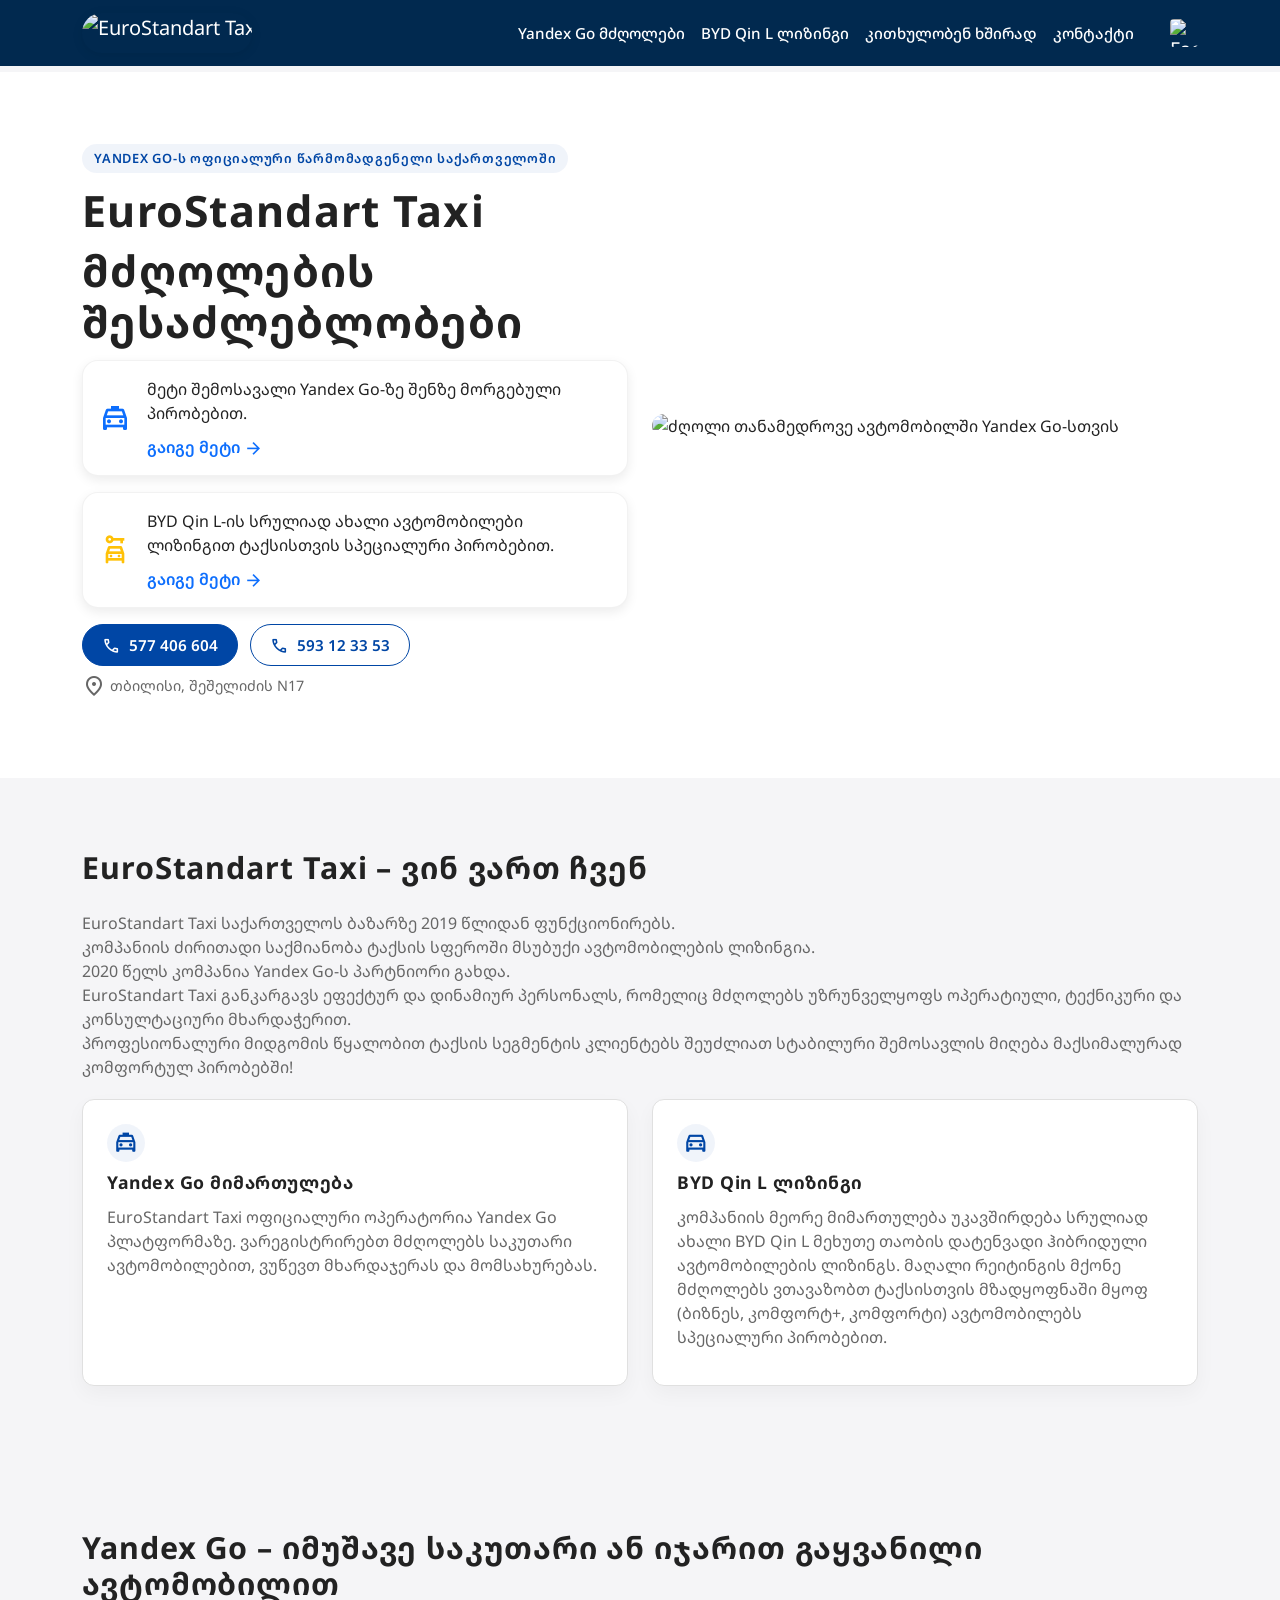
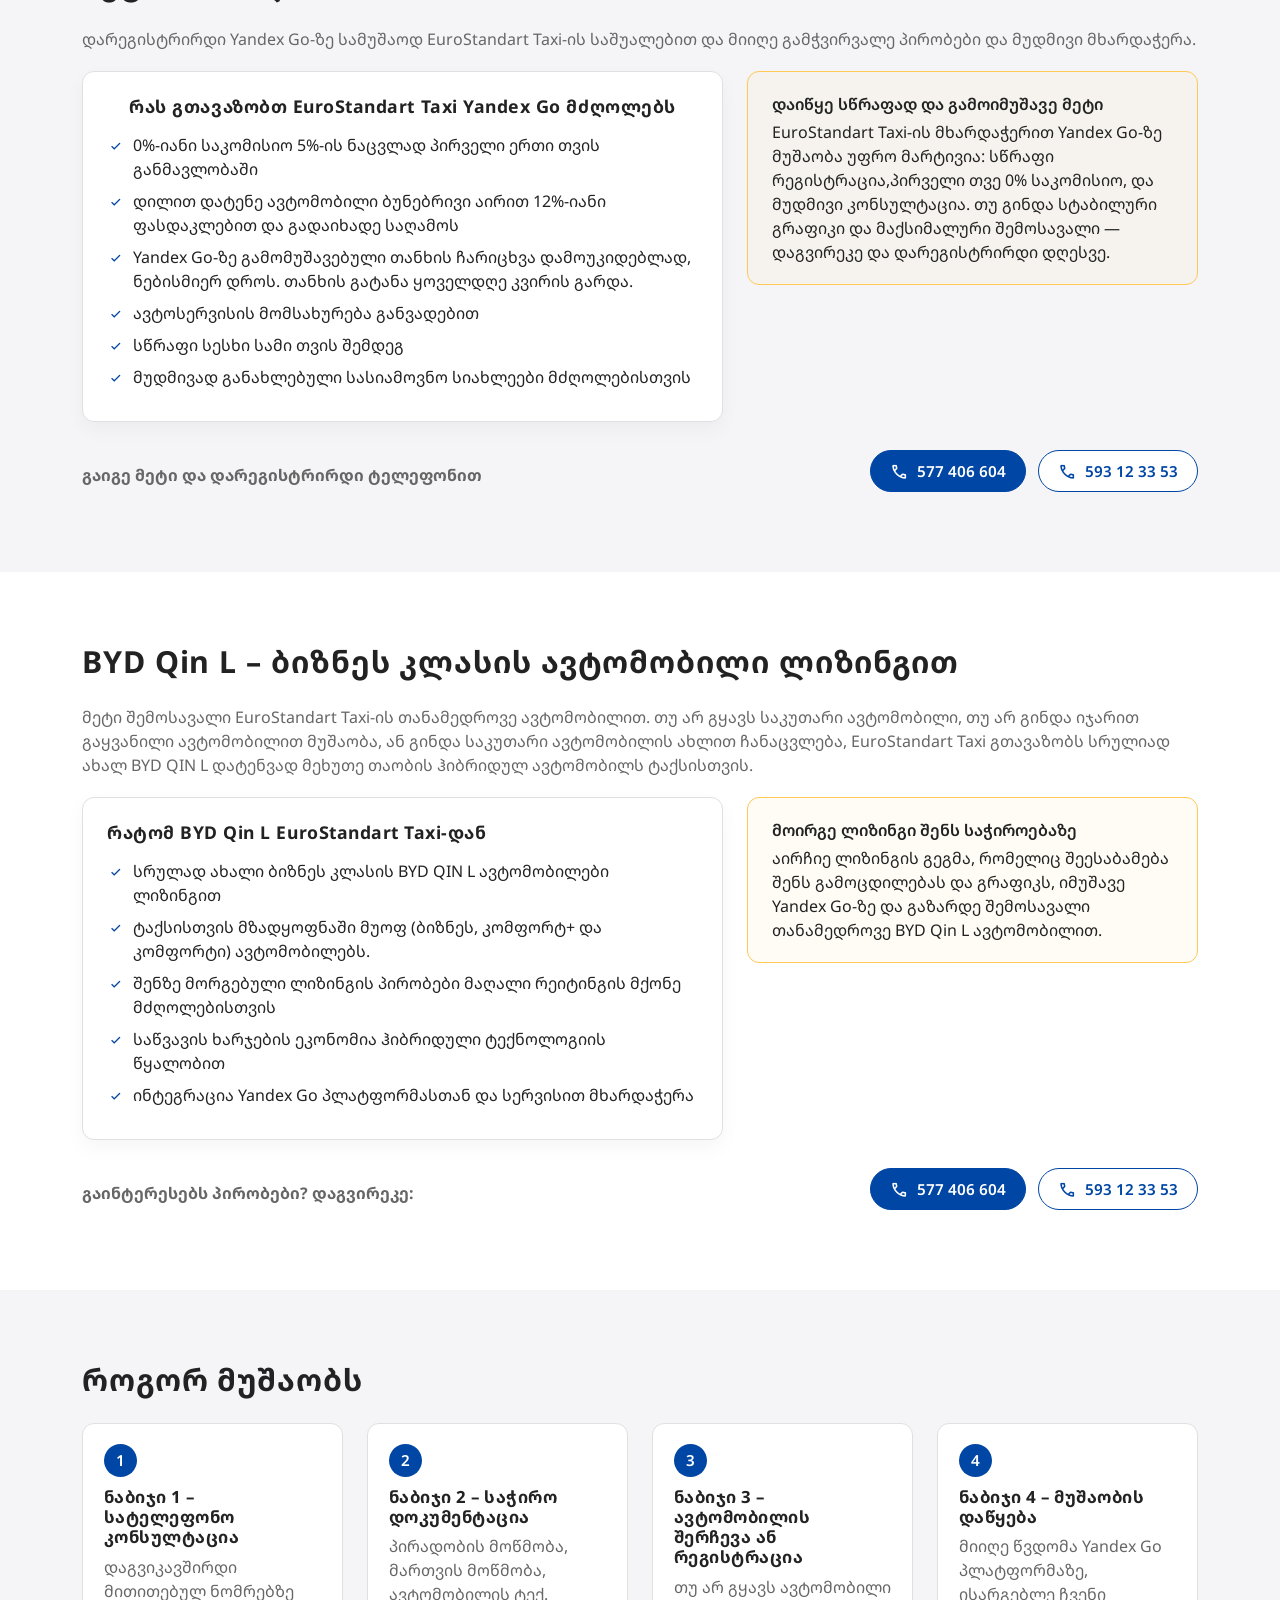
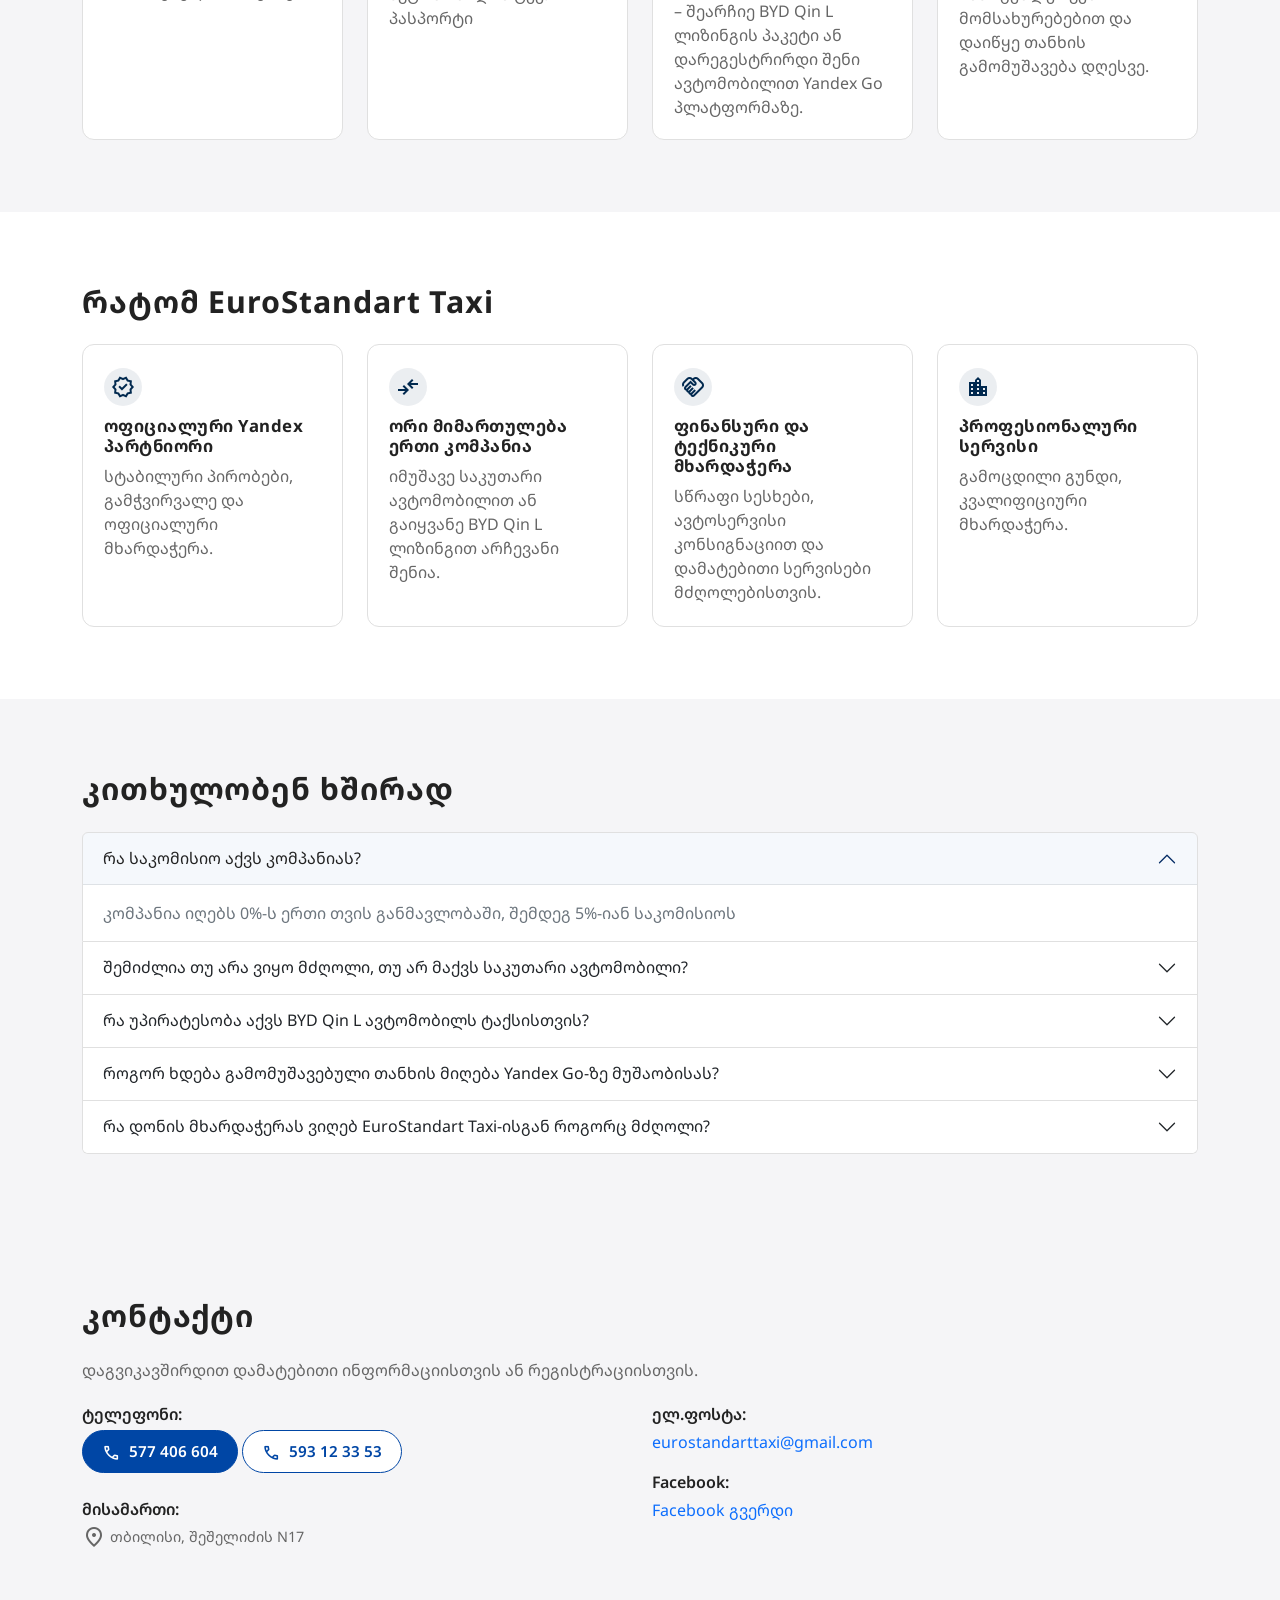
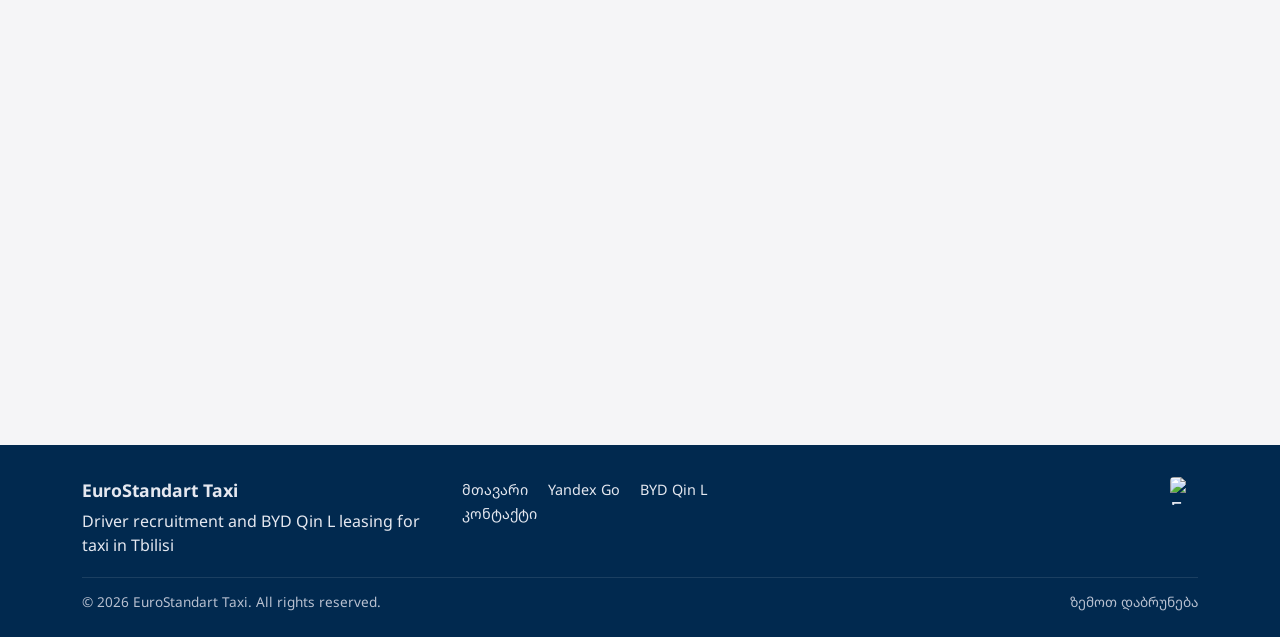
==== index.html @ fbb32271 "fix capitalization and remove bold text" ====
<!DOCTYPE html>
<html lang="ka">
<head>
    <meta charset="UTF-8">
    <meta name="viewport" content="width=device-width, initial-scale=1.0">
    <title>გახდი Yandex Go-ს მძღოლი — შემოუერთდი EuroStandart Taxi</title>
    <meta name="description" content="მძღოლების რეგისტრაცია Yandex Go-ზე, პროფესიონალური მხარდაჭერა, გამჭვირვალე პირობები და BYD Qin L-ის ლიზინგი ტაქსისთვის თბილისში.">
    <meta name="keywords" content="Driving, Driver, Professional driver,Taxi, Ride-hailing, Bolt, Uber, Yandex Go, Vehicle ownership, Car rental, Commercial vehicle, Transportation, Logistics, Delivery services, Freight transport, Truck driver, Tourism, Travel, Travel agency, Tour operator, Hotel. Hospitality industry, Business travel, Job search, Employment, Career development, Small business owners, Entrepreneurship, Business services, Personal assistant, Luxury services. Frequent travelers, Engaged Shoppers">
    <meta name="robots" content="index,follow">

    <meta property="og:type" content="website">
    <meta property="og:title" content="გახდი Yandex Go-ს მძღოლი — შემოუერთდი EuroStandart Taxi">
    <meta property="og:description" content="მძღოლების რეგისტრაცია Yandex Go-ზე, პროფესიონალური მხარდაჭერა, გამჭვირვალე პირობები და BYD Qin L-ის ლიზინგი ტაქსისთვის თბილისში.">
    <meta property="og:image" content="https://cdn.breba.app/eurostandart/e3154ddc-b0b3-4aa0-a9b7-20b49b557262/assets/og-image.jpeg">
    <meta property="og:image:width" content="1200">
    <meta property="og:image:height" content="630">
    <meta property="og:url" content="https://eurostandart.work/">
    <meta property="og:locale" content="ka_GE">

    <meta name="twitter:card" content="summary_large_image">
    <meta name="twitter:title" content="გახდი Yandex Go-ს მძღოლი — შემოუერთდი EuroStandart Taxi">
    <meta name="twitter:description" content="მძღოლების რეგისტრაცია Yandex Go-ზე, პროფესიონალური მხარდაჭერა, გამჭვირვალე პირობები და BYD Qin L-ის ლიზინგი ტაქსისთვის თბილისში.">
    <meta name="twitter:image" content="https://cdn.breba.app/eurostandart/e3154ddc-b0b3-4aa0-a9b7-20b49b557262/assets/og-image.jpeg">

    <script type="application/ld+json" nonce="MjY2NTkwNDkwMyw5MjM4MDY1NjQ=">
        {
            "@context": "https://schema.org",
            "@type": "TransportationService",
            "@id": "https://eurostandart.work/#transportationservice",
            "name": "EuroStandart Taxi",
            "url": "https://eurostandart.work/",
            "logo": "https://cdn.breba.app/eurostandart/e3154ddc-b0b3-4aa0-a9b7-20b49b557262/assets/logo-wide.jpeg",
            "telephone": [
                "+995577406604",
                "+995593123353"
            ],
            "address": {
                "@type": "PostalAddress",
                "addressLocality": "თბილისი",
                "streetAddress": "შეშელიძის N17",
                "addressCountry": "GE"
            }
        }
    </script>

    <link rel="canonical" href="https://eurostandart.work/">
    <link rel="icon" type="image/png" href="https://cdn.breba.app/eurostandart/e3154ddc-b0b3-4aa0-a9b7-20b49b557262/assets/favicon.png">

    <!-- Bootstrap CSS -->
    <link href="https://cdn.jsdelivr.net/npm/bootstrap@5.3.8/dist/css/bootstrap.min.css" rel="stylesheet">

    <!-- Google Fonts & Icons -->
    <link rel="preconnect" href="https://fonts.googleapis.com">
    <link rel="preconnect" href="https://fonts.gstatic.com" crossorigin>
    <link rel="stylesheet" href="https://fonts.googleapis.com/css2?family=Noto+Sans+Georgian:wght@400;500;700&family=Inter:wght@400;500;600;700&display=swap">

    <link rel="stylesheet"
      href="https://fonts.googleapis.com/css2?family=Material+Symbols+Outlined:opsz,wght,FILL,GRAD@20..48,300..500,0..1,-50..200&icon_names=arrow_forward,call,car_rental,compare_arrows,directions_car,done,handshake,local_taxi,location_city,location_on,menu,verified&display=swap">

    <!-- Google tag (gtag.js) -->
    <script async src="https://www.googletagmanager.com/gtag/js?id=G-PTKBJEPG6P" nonce="MjY2NTkwNDkwMyw5MjM4MDY1NjQ="></script>
    <script nonce="MjY2NTkwNDkwMyw5MjM4MDY1NjQ=">
      window.dataLayer = window.dataLayer || [];
      function gtag(){dataLayer.push(arguments);}
      gtag('js', new Date());

      gtag('config', 'G-PTKBJEPG6P');
    </script>

    <style>
        :root {
            --color-primary: #0046A5;
            --color-primary-hover: #145CCB;
            --color-secondary: #FFC857;
            --color-bg: #F5F5F7;
            --color-surface: #FFFFFF;
            --color-text-main: #222222;
            --color-text-muted: #666666;
            --color-nav-footer: #01294F;
            --color-border: #E0E0E0;

            --radius-sm: 0.5rem;
            --radius-md: 0.75rem;
            --shadow-soft: 0 8px 20px rgba(0, 0, 0, 0.04);
        }

        * {
            box-sizing: border-box;
        }

        html {
            scroll-behavior: smooth;
        }

        body {
            font-family: "Noto Sans Georgian", "Inter", system-ui, -apple-system, BlinkMacSystemFont, "Segoe UI", sans-serif;
            background-color: var(--color-bg);
            color: var(--color-text-main);
            margin: 0;
            padding-top: 4rem;
        }

        @media (min-width: 992px) {
            body {
                padding-top: 4.5rem;
            }
        }

        h1, h2, h3, h4, h5 {
            font-weight: 700;
            letter-spacing: 0.03em;
        }

        p {
            margin-bottom: 0.75rem;
        }

        a {
            color: var(--color-primary);
            text-decoration: none;
        }

        a:hover {
            color: var(--color-primary-hover);
            text-decoration: none;
        }

        .section {
            scroll-margin-top: 5rem;
            padding-top: 3rem;
            padding-bottom: 3rem;
        }

        @media (max-width: 575.98px) {
            .hero-section {
                padding-top: 0.875rem !important; /* 14px */
            }
        }

        @media (min-width: 992px) {
            .section {
                padding-top: 4.5rem;
                padding-bottom: 4.5rem;
            }
        }

        .section-bg-light {
            background-color: var(--color-bg);
        }

        .section-bg-surface {
            background-color: var(--color-surface);
        }

        .section-title {
            font-size: 1.6rem;
            margin-bottom: 1.5rem;
        }

        @media (min-width: 992px) {
            .section-title {
                font-size: 1.9rem;
            }
        }

        .material-symbols-outlined {
            font-variation-settings: 'FILL' 0, 'wght' 400, 'GRAD' 0, 'opsz' 24;
            vertical-align: middle;
        }

        /* Navbar */
        .navbar-custom {
            background-color: var(--color-nav-footer);
        }

        .navbar-custom .navbar-brand,
        .navbar-custom .nav-link {
            color: #FFFFFF;
        }

        .navbar-custom .nav-link {
            font-size: 0.95rem;
            font-weight: 500;
        }

        .navbar-custom .nav-link:hover,
        .navbar-custom .nav-link:focus,
        .navbar-custom .nav-link.active {
            color: var(--color-secondary);
        }

        .navbar-brand-text {
            display: none;
        }

        .navbar-logo {
            height: 32px;
            width: auto;
        }

        .navbar-logo-wrapper {
            position: relative;
            z-index: 2;
        }

        .navbar-logo-large {
            width: 170px;
            height: 40px;
            max-width: 100%;
            min-width: 0;
            min-height: 0;
            border-radius: 2rem;
            object-fit: cover;
            box-shadow: 0 2px 12px rgba(0,0,0,0.08);
            border: none;
            background: transparent;
            display: block;
            position: static;
            transition: box-shadow 0.2s;
        }
        @media (max-width: 575.98px) {
            .navbar-logo-large {
                width: 120px;
                height: 32px;
                min-width: 0;
                min-height: 0;
                position: static;
                margin-right: 0.5rem;
                border-radius: 2rem;
            }
            .navbar-logo-wrapper {
                min-width: 0;
                min-height: 0;
                position: static !important;
            }
        }

        .navbar-custom {
            overflow: visible;
        }

        .navbar-toggler {
            border-color: rgba(255, 255, 255, 0.3);
        }

        .navbar-toggler-icon {
            background-image: none;
        }

        .navbar-toggler-icon::before {
            content: "menu";
            font-family: "Material Symbols Outlined";
            color: #FFFFFF;
            font-size: 1.6rem;
            display: block;
        }

        .nav-social-links a {
            color: #FFFFFF;
            margin-left: 0.75rem;
            font-size: 1.2rem;
            display: inline-flex;
            align-items: center;
        }

        .nav-social-links a:hover {
            color: var(--color-secondary);
        }

        .facebook-icon {
            width: 28px;
            height: 28px;
            display: inline-block;
            border-radius: 4px;
            background: transparent;
        }

        /* Hero */
        .hero-section {
            background-color: #fff;
        }

        .hero-badge {
            display: inline-flex;
            align-items: center;
            padding: 0.3rem 0.75rem;
            border-radius: 999px;
            background-color: rgba(0, 70, 165, 0.06);
            color: var(--color-primary);
            font-size: 0.8rem;
            font-weight: 600;
            letter-spacing: 0.06em;
            text-transform: uppercase;
            margin-bottom: 0.75rem;
        }

        .hero-title {
            font-size: 2rem;
            margin-bottom: 0.75rem;
        }

        @media (min-width: 992px) {
            .hero-title {
                font-size: 2.7rem;
            }
        }

        .hero-subtitle {
            font-size: 1rem;
            color: var(--color-text-muted);
            margin-bottom: 1.25rem;
        }

        @media (min-width: 992px) {
            .hero-subtitle {
                font-size: 1.05rem;
            }
        }

        .hero-contact-label {
            font-weight: 600;
            margin-bottom: 0.5rem;
        }

        .hero-phone-group {
            display: flex;
            flex-wrap: wrap;
            gap: 0.75rem;
            margin-bottom: 0.5rem;
        }

        .btn-primary-custom {
            background-color: var(--color-primary);
            border-color: var(--color-primary);
            color: #FFFFFF;
            border-radius: 999px;
            padding: 0.55rem 1.2rem;
            font-weight: 600;
            font-size: 0.95rem;
        }

        .btn-primary-custom:hover,
        .btn-primary-custom:focus {
            background-color: var(--color-primary-hover);
            border-color: var(--color-primary-hover);
            color: #FFFFFF;
        }

        .btn-outline-primary-custom {
            background-color: #FFFFFF;
            border-color: var(--color-primary);
            color: var(--color-primary);
            border-radius: 999px;
            padding: 0.55rem 1.2rem;
            font-weight: 600;
            font-size: 0.95rem;
        }

        .btn-outline-primary-custom:hover,
        .btn-outline-primary-custom:focus {
            background-color: rgba(0, 70, 165, 0.06);
            border-color: var(--color-primary-hover);
            color: var(--color-primary-hover);
        }

        .btn-icon-left .material-symbols-outlined {
            margin-right: 0.3rem;
            font-size: 1.15rem;
        }

        .hero-location {
            font-size: 0.9rem;
            color: var(--color-text-muted);
            display: flex;
            align-items: center;
            gap: 0.25rem;
        }

        .hero-image {
            border-radius: var(--radius-md);
            width: 100%;
            height: auto;
        }

        /* Cards and common */
        .info-card {
            background-color: var(--color-surface);
            border-radius: var(--radius-md);
            border: 1px solid var(--color-border);
            box-shadow: var(--shadow-soft);
            padding: 1.5rem;
            height: 100%;
        }

        .info-card-title {
            font-size: 1.1rem;
            margin-bottom: 0.75rem;
        }

        .info-card-icon {
            width: 2.4rem;
            height: 2.4rem;
            border-radius: 999px;
            background-color: rgba(0, 70, 165, 0.06);
            display: inline-flex;
            align-items: center;
            justify-content: center;
            margin-bottom: 0.6rem;
            color: var(--color-primary);
        }

        .info-card-icon .material-symbols-outlined {
            font-size: 1.6rem;
        }

        .muted-text {
            color: var(--color-text-muted);
        }

        .list-check {
            list-style: none;
            padding-left: 0;
            margin-bottom: 0;
        }

        .list-check li {
            position: relative;
            padding-left: 1.6rem;
            margin-bottom: 0.5rem;
        }

        .list-check li::before {
            content: "done";
            font-family: "Material Symbols Outlined";
            position: absolute;
            left: 0;
            top: 0.05rem;
            font-size: 1.1rem;
            color: var(--color-primary);
        }

        .highlight-box {
            border-radius: var(--radius-md);
            border: 1px solid var(--color-secondary);
            background-color: rgba(255, 200, 87, 0.05);
            padding: 1.25rem 1.5rem;
        }

        .highlight-box-strong {
            font-weight: 600;
        }

        /* Steps */
        .steps-row {
            row-gap: 1.5rem;
        }

        .step-card {
            background-color: var(--color-surface);
            border-radius: var(--radius-md);
            border: 1px solid var(--color-border);
            padding: 1.25rem 1.3rem;
            height: 100%;
        }

        .step-number {
            display: inline-flex;
            align-items: center;
            justify-content: center;
            width: 2.1rem;
            height: 2.1rem;
            border-radius: 999px;
            background-color: var(--color-primary);
            color: #FFFFFF;
            font-size: 0.95rem;
            font-weight: 600;
            margin-bottom: 0.6rem;
        }

        .step-title {
            font-size: 1.05rem;
            margin-bottom: 0.45rem;
        }

        /* Benefits */
        .benefit-card {
            background-color: var(--color-surface);
            border-radius: var(--radius-md);
            border: 1px solid var(--color-border);
            padding: 1.4rem 1.3rem;
            height: 100%;
        }

        .benefit-title {
            font-size: 1.05rem;
            margin-bottom: 0.5rem;
        }

        .benefit-icon {
            width: 2.4rem;
            height: 2.4rem;
            border-radius: 999px;
            background-color: rgba(1, 41, 79, 0.08);
            display: inline-flex;
            align-items: center;
            justify-content: center;
            margin-bottom: 0.6rem;
            color: var(--color-nav-footer);
        }

        /* FAQ */
        .faq-section {
            background-color: var(--color-bg);
        }

        .accordion-button:not(.collapsed) {
            background-color: rgba(0, 70, 165, 0.04);
            color: var(--color-text-main);
        }

        .accordion-button:focus {
            box-shadow: 0 0 0 0.15rem rgba(0, 70, 165, 0.25);
        }

        .accordion-item {
            border-color: var(--color-border);
        }


        /* Footer */
        .footer {
            background-color: var(--color-nav-footer);
            color: #E5E8F0;
            padding-top: 2rem;
            padding-bottom: 1.5rem;
        }

        .footer-brand {
            font-weight: 700;
            font-size: 1.1rem;
            margin-bottom: 0.35rem;
        }

        .footer-nav a {
            color: #E5E8F0;
            font-size: 0.9rem;
            margin-right: 1rem;
        }

        .footer-nav a:hover {
            color: var(--color-secondary);
        }

        .footer-social a {
            color: #E5E8F0;
            font-size: 1.4rem;
            margin-left: 0.75rem;
            display: inline-flex;
            align-items: center;
        }

        .footer-social a:hover {
            color: var(--color-secondary);
        }

        .footer-social .facebook-icon {
            width: 28px;
            height: 28px;
            display: inline-block;
            border-radius: 4px;
            background: transparent;
        }

        .footer-bottom {
            border-top: 1px solid rgba(255, 255, 255, 0.1);
            margin-top: 1.25rem;
            padding-top: 0.9rem;
            font-size: 0.85rem;
            color: #B8C0D0;
        }

        /* Utility spacing adjustments */
        .mb-3-5 {
            margin-bottom: 1.25rem;
        }

        .mb-4-5 {
            margin-bottom: 1.75rem;
        }

        .text-main {
            color: var(--color-text-main) !important;
        }
        .cta-card-hover {
            cursor: pointer;
            transition: box-shadow 0.15s, border-color 0.15s;
        }
        .cta-card-hover:hover, .cta-card-hover:focus {
            box-shadow: 0 4px 24px rgba(0,70,165,0.13);
            border-color: var(--color-primary-hover);
        }
        /* Contact Map Max Height */
        .contact-map-embed {
            max-height: 400px;
        }

        .cta-card {
            border: 1px solid rgba(0, 0, 0, 0.05);
            background: var(--color-surface);
            border-radius: 1rem;
            box-shadow: 0 4px 12px rgba(0, 0, 0, 0.08);
            transition:
                box-shadow 0.18s cubic-bezier(.4,2,.6,1),
                transform 0.18s cubic-bezier(.4,2,.6,1);
        }
        .cta-card:hover, .cta-card:focus-within {
            box-shadow: 0 8px 32px rgba(0,70,165,0.10);
            border-color: rgba(0, 0, 0, 0.05);
            transform: translateY(-0.25rem) scale(1.025);
        }
        .cta-card.cta-card-yellow:hover, .cta-card.cta-card-yellow:focus-within {
            border-color: rgba(0, 0, 0, 0.05);
        }
        .cta-icon {
            flex-shrink: 0;
            display: flex;
            align-items: center;
            justify-content: center;
        }
        .cta-card a {
            text-decoration: none;
            transition: color 0.15s;
        }
        .cta-card a:hover, .cta-card a:focus {
            color: var(--color-primary-hover);
        }
    </style>
</head>
<body id="top">
    <!-- Navbar -->
    <header>
        <nav class="navbar navbar-expand-lg navbar-custom fixed-top" aria-label="Primary navigation">
            <div class="container">
                <a class="navbar-brand d-flex align-items-center navbar-logo-wrapper position-relative" href="#home">
                    <img src="https://cdn.breba.app/eurostandart/e3154ddc-b0b3-4aa0-a9b7-20b49b557262/assets/logo-wide.jpeg" class="navbar-logo-large" alt="EuroStandart Taxi Logo" loading="lazy">
                </a>
                <button class="navbar-toggler" type="button" data-bs-toggle="collapse" data-bs-target="#mainNavbar" aria-controls="mainNavbar" aria-expanded="false" aria-label="ნავიგაციის გახსნა">
                    <span class="navbar-toggler-icon"></span>
                </button>
                <div class="collapse navbar-collapse" id="mainNavbar">
                    <ul class="navbar-nav ms-auto mb-2 mb-lg-0">
                        <li class="nav-item">
                            <a class="nav-link" href="#yandex-go">Yandex Go მძღოლები</a>
                        </li>
                        <li class="nav-item">
                            <a class="nav-link" href="#leasing">BYD Qin L ლიზინგი</a>
                        </li>
                        <li class="nav-item">
                            <a class="nav-link" href="#faq">კითხულობენ ხშირად</a>
                        </li>
                        <li class="nav-item">
                            <a class="nav-link" href="#contact">კონტაქტი</a>
                        </li>
                    </ul>
                    <div class="nav-social-links d-flex align-items-center ms-lg-3 mt-2 mt-lg-0">
                        <a href="https://www.facebook.com/people/Eurostandart-ევროსტანდარტ/61581653968613" aria-label="Facebook" class="facebook-link" rel="noopener" target="_blank">
                            <img src="https://cdn.breba.app/eurostandart/e3154ddc-b0b3-4aa0-a9b7-20b49b557262/assets/Facebook_Logo_Secondary.png" alt="Facebook" class="facebook-icon" width="28" height="28" loading="lazy">
                        </a>
                    </div>
                </div>
            </div>
        </nav>
    </header>

    <main>
        <!-- Hero Section -->
        <section id="home" class="section hero-section section-bg-surface">
            <div class="container">
                <div class="row align-items-center gy-4">
                    <div class="col-lg-6">
                        <span class="hero-badge">
                            Yandex Go-ს  ოფიციალური წარმომადგენელი​ საქართველოში
                        </span>
                        <h1 class="hero-title">
                            EuroStandart Taxi<br>
                            <span class="d-block mt-2">მძღოლების შესაძლებლობები</span>
                        </h1>
                        <div class="d-flex flex-column gap-3 mb-3">
                            <a href="#yandex-go" class="cta-card d-flex align-items-center p-3 bg-white text-decoration-none cta-card-hover" tabindex="0" aria-label="გაიგე მეტი Yandex Go-ზე">
                                <span class="material-symbols-outlined cta-icon text-primary me-3" aria-hidden="true" style="font-size:2rem;">local_taxi</span>
                                <div class="flex-grow-1">
                                    <span class="text-main">მეტი შემოსავალი Yandex Go-ზე შენზე მორგებული პირობებით.</span>
                                    <div class="mt-2">
                                        <span class="link-primary fw-semibold align-middle">
                                            გაიგე მეტი
                                            <span class="material-symbols-outlined align-middle" style="font-size:1.2rem;">arrow_forward</span>
                                        </span>
                                    </div>
                                </div>
                            </a>
                            <a href="#leasing" class="cta-card cta-card-yellow d-flex align-items-center p-3 bg-white text-decoration-none cta-card-hover" tabindex="0" aria-label="გაიგე მეტი BYD Qin L ლიზინგზე">
                                <span class="material-symbols-outlined cta-icon text-warning me-3" aria-hidden="true" style="font-size:2rem;">car_rental</span>
                                <div class="flex-grow-1">
                                    <span class="text-main">BYD Qin L-ის სრულიად ახალი ავტომობილები ლიზინგით ტაქსისთვის სპეციალური პირობებით.</span>
                                    <div class="mt-2">
                                        <span class="link-primary fw-semibold align-middle">
                                            გაიგე მეტი
                                            <span class="material-symbols-outlined align-middle" style="font-size:1.2rem;">arrow_forward</span>
                                        </span>
                                    </div>
                                </div>
                            </a>
                        </div>
                        <div class="hero-contact mb-2">
                            <div class="hero-phone-group">
                                <a href="tel:+995577406604" class="btn btn-primary-custom btn-icon-left">
                                    <span class="material-symbols-outlined">call</span>
                                    577 406 604
                                </a>
                                <a href="tel:+995593123353" class="btn btn-outline-primary-custom btn-icon-left">
                                    <span class="material-symbols-outlined">call</span>
                                    593 12 33 53
                                </a>
                            </div>
                            <a class="hero-location" href="https://www.google.com/maps/search/?api=1&query=თბილისი,+შეშელიძის+17" target="_blank" rel="noopener" aria-label="თბილისი, შეშელიძის N17 Google Maps">
                                <span class="material-symbols-outlined" aria-hidden="true">location_on</span>
                                <span>თბილისი, შეშელიძის N17</span>
                            </a>
                        </div>
                    </div>
                    <div class="col-lg-6">
                        <img
                            src="https://cdn.breba.app/eurostandart/e3154ddc-b0b3-4aa0-a9b7-20b49b557262/assets/eurostandart_hero-800.jpeg"
                            class="hero-image" alt="ძღოლი თანამედროვე ავტომობილში Yandex Go-სთვის"
                            srcset="https://cdn.breba.app/eurostandart/e3154ddc-b0b3-4aa0-a9b7-20b49b557262/assets/eurostandart_hero-480.jpeg 480w,
                                    https://cdn.breba.app/eurostandart/e3154ddc-b0b3-4aa0-a9b7-20b49b557262/assets/eurostandart_hero-800.jpeg 800w"
                            sizes="(max-width: 575px) 100vw, 50vw">
                    </div>
                </div>
            </div>
        </section>

        <!-- About Section -->
        <section id="about" class="section section-bg-light">
            <div class="container">
                <header class="mb-3-5">
                    <h2 class="section-title">EuroStandart Taxi – ვინ ვართ ჩვენ</h2>
                    <p class="muted-text">
                        EuroStandart Taxi  საქართველოს ბაზარზე 2019 წლიდან ფუნქციონირებს.<br>
                        კომპანიის ძირითადი საქმიანობა ტაქსის სფეროში მსუბუქი ავტომობილების ლიზინგია.<br>
                        2020 წელს კომპანია Yandex Go-ს პარტნიორი გახდა.<br>
                        EuroStandart Taxi განკარგავს ეფექტურ და დინამიურ პერსონალს, რომელიც მძღოლებს უზრუნველყოფს ოპერატიული, ტექნიკური და კონსულტაციური მხარდაჭერით.<br>
                        პროფესიონალური მიდგომის წყალობით ტაქსის სეგმენტის კლიენტებს შეუძლიათ სტაბილური შემოსავლის მიღება მაქსიმალურად კომფორტულ პირობებში!
                    </p>
                </header>
                <div class="row g-3 g-md-4">
                    <div class="col-md-6">
                        <article class="info-card">
                            <div class="info-card-icon" aria-hidden="true">
                                <span class="material-symbols-outlined">local_taxi</span>
                            </div>
                            <h3 class="info-card-title">Yandex Go მიმართულება</h3>
                            <p class="muted-text">
                                EuroStandart Taxi ოფიციალური ოპერატორია Yandex Go პლატფორმაზე. ვარეგისტრირებთ მძღოლებს საკუთარი ავტომობილებით, ვუწევთ მხარდაჯერას და მომსახურებას.
                            </p>
                        </article>
                    </div>
                    <div class="col-md-6">
                        <article class="info-card">
                            <div class="info-card-icon" aria-hidden="true">
                                <span class="material-symbols-outlined">directions_car</span>
                            </div>
                            <h3 class="info-card-title">BYD Qin L ლიზინგი</h3>
                            <p class="muted-text">
                                კომპანიის მეორე მიმართულება უკავშირდება სრულიად ახალი BYD Qin L მეხუთე თაობის დატენვადი ჰიბრიდული ავტომობილების ლიზინგს. მაღალი რეიტინგის მქონე მძღოლებს ვთავაზობთ ტაქსისთვის მზადყოფნაში მყოფ (ბიზნეს, კომფორტ+, კომფორტი) ავტომობილებს სპეციალური პირობებით.
                            </p>
                        </article>
                    </div>
                </div>
            </div>
        </section>

        <!-- Yandex Go Section -->
        <section id="yandex-go" class="section section-bg-light">
            <div class="container">
                <header class="mb-3-5">
                    <h2 class="section-title">Yandex Go – იმუშავე საკუთარი ან იჯარით გაყვანილი ავტომობილით</h2>
                    <p class="muted-text">
                        დარეგისტრირდი Yandex Go-ზე სამუშაოდ EuroStandart Taxi-ის საშუალებით და მიიღე გამჭვირვალე პირობები და მუდმივი მხარდაჭერა.
                    </p>
                </header>
                <div class="row g-4 mb-4-5">
                    <div class="col-lg-7">
                        <article class="info-card text-center">
                            <h3 class="info-card-title mb-3">რას გთავაზობთ EuroStandart Taxi Yandex Go მძღოლებს</h3>
                            <ul class="list-check d-inline-block text-start">
                                <li>0%-იანი საკომისიო 5%-ის ნაცვლად პირველი ერთი თვის განმავლობაში</li>
                                <li>დილით დატენე ავტომობილი ბუნებრივი აირით 12%-იანი ფასდაკლებით და გადაიხადე საღამოს</li>
                                <li>Yandex Go-ზე გამომუშავებული თანხის ჩარიცხვა დამოუკიდებლად, ნებისმიერ დროს. თანხის გატანა ყოველდღე კვირის გარდა.</li>
                                <li>ავტოსერვისის მომსახურება განვადებით</li>
                                <li>სწრაფი სესხი სამი თვის შემდეგ</li>
                                <li>მუდმივად განახლებული სასიამოვნო სიახლეები მძღოლებისთვის</li>
                            </ul>
                        </article>
                    </div>
                    <div class="col-lg-5">
                        <aside class="highlight-box">
                            <p class="highlight-box-strong mb-1">დაიწყე სწრაფად და გამოიმუშავე მეტი</p>
                            <p class="mb-0">
                                EuroStandart Taxi-ის მხარდაჭერით Yandex Go-ზე მუშაობა უფრო მარტივია:
                                სწრაფი რეგისტრაცია,პირველი თვე 0% საკომისიო,
                                და მუდმივი კონსულტაცია.
                                თუ გინდა სტაბილური გრაფიკი და მაქსიმალური შემოსავალი — დაგვირეკე და დარეგისტრირდი დღესვე.
                            </p>
                        </aside>
                    </div>
                </div>
                <div class="d-flex flex-column flex-md-row align-items-md-center justify-content-between gap-3">
                    <div class="muted-text">
                        <strong>გაიგე მეტი და დარეგისტრირდი ტელეფონით</strong>
                    </div>
                    <div class="hero-phone-group">
                        <a href="tel:+995577406604" class="btn btn-primary-custom btn-icon-left">
                            <span class="material-symbols-outlined">call</span>
                            577 406 604
                        </a>
                        <a href="tel:+995593123353" class="btn btn-outline-primary-custom btn-icon-left">
                            <span class="material-symbols-outlined">call</span>
                            593 12 33 53
                        </a>
                    </div>
                </div>
            </div>
        </section>

        <!-- Leasing Section -->
        <section id="leasing" class="section section-bg-surface">
            <div class="container">
                <header class="mb-3-5">
                    <h2 class="section-title">BYD Qin L – ბიზნეს კლასის ავტომობილი ლიზინგით</h2>
                    <p class="muted-text">
                        მეტი შემოსავალი EuroStandart Taxi-ის თანამედროვე ავტომობილით. თუ არ გყავს საკუთარი ავტომობილი, თუ არ გინდა იჯარით გაყვანილი ავტომობილით მუშაობა, ან გინდა საკუთარი ავტომობილის ახლით ჩანაცვლება, EuroStandart Taxi გთავაზობს სრულიად ახალ BYD QIN L დატენვად მეხუთე თაობის ჰიბრიდულ ავტომობილს ტაქსისთვის.
                    </p>
                </header>
                <div class="row g-4 mb-4-5">
                    <div class="col-lg-7">
                        <article class="info-card">
                            <h3 class="info-card-title mb-3">რატომ BYD Qin L EuroStandart Taxi-დან</h3>
                            <ul class="list-check">
                                <li>
                                    სრულად ახალი ბიზნეს კლასის BYD QIN L ავტომობილები ლიზინგით<br>
                                </li>
                                <li>ტაქსისთვის მზადყოფნაში მუოფ (ბიზნეს, კომფორტ+ და კომფორტი) ავტომობილებს.</li>
                                <li>შენზე მორგებული ლიზინგის პირობები მაღალი რეიტინგის მქონე მძღოლებისთვის</li>
                                <li>საწვავის ხარჯების ეკონომია ჰიბრიდული ტექნოლოგიის წყალობით</li>
                                <li>ინტეგრაცია Yandex Go პლატფორმასთან და სერვისით მხარდაჭერა</li>
                            </ul>
                        </article>
                    </div>
                    <div class="col-lg-5">
                        <aside class="highlight-box">
                            <p class="highlight-box-strong mb-1">მოირგე ლიზინგი შენს საჭიროებაზე</p>
                            <p class="mb-0">
                                აირჩიე ლიზინგის გეგმა, რომელიც შეესაბამება შენს გამოცდილებას და გრაფიკს, იმუშავე Yandex Go-ზე და გაზარდე შემოსავალი თანამედროვე BYD Qin L ავტომობილით.
                            </p>
                        </aside>
                    </div>
                </div>
                <div class="d-flex flex-column flex-md-row align-items-md-center justify-content-between gap-3">
                    <div class="muted-text">
                        <strong>გაინტერესებს პირობები? დაგვირეკე:</strong>
                    </div>
                    <div class="hero-phone-group">
                        <a href="tel:+995577406604" class="btn btn-primary-custom btn-icon-left">
                            <span class="material-symbols-outlined">call</span>
                            577 406 604
                        </a>
                        <a href="tel:+995593123353" class="btn btn-outline-primary-custom btn-icon-left">
                            <span class="material-symbols-outlined">call</span>
                            593 12 33 53
                        </a>
                    </div>
                </div>
            </div>
        </section>

        <!-- How It Works Section -->
        <section id="how-it-works" class="section section-bg-light">
            <div class="container">
                <header class="mb-3-5">
                    <h2 class="section-title">როგორ მუშაობს</h2>
                </header>
                <div class="row steps-row">
                    <div class="col-md-6 col-lg-3">
                        <article class="step-card">
                            <div class="step-number">1</div>
                            <h3 class="step-title">ნაბიჯი 1 – სატელეფონო კონსულტაცია</h3>
                            <p class="muted-text mb-0">
                                დაგვიკავშირდი მითითებულ ნომრებზე
                            </p>
                        </article>
                    </div>
                    <div class="col-md-6 col-lg-3">
                        <article class="step-card">
                            <div class="step-number">2</div>
                            <h3 class="step-title">ნაბიჯი 2 – საჭირო დოკუმენტაცია</h3>
                            <p class="muted-text mb-0">
                                პირადობის მოწმობა, მართვის მოწმობა, ავტომობილის ტექ. პასპორტი
                            </p>
                        </article>
                    </div>
                    <div class="col-md-6 col-lg-3">
                        <article class="step-card">
                            <div class="step-number">3</div>
                            <h3 class="step-title">ნაბიჯი 3 – ავტომობილის შერჩევა ან რეგისტრაცია</h3>
                            <p class="muted-text mb-0">
                                თუ არ გყავს ავტომობილი – შეარჩიე BYD Qin L ლიზინგის პაკეტი ან დარეგესტრირდი შენი ავტომობილით Yandex Go პლატფორმაზე.
                            </p>
                        </article>
                    </div>
                    <div class="col-md-6 col-lg-3">
                        <article class="step-card">
                            <div class="step-number">4</div>
                            <h3 class="step-title">ნაბიჯი 4 – მუშაობის დაწყება</h3>
                            <p class="muted-text mb-0">
                                მიიღე წვდომა Yandex Go პლატფორმაზე, ისარგებლე ჩვენი მომსახურებებით და დაიწყე თანხის გამომუშავება დღესვე.
                            </p>
                        </article>
                    </div>
                </div>
            </div>
        </section>

        <!-- Benefits Section -->
        <section id="benefits" class="section section-bg-surface">
            <div class="container">
                <header class="mb-3-5">
                    <h2 class="section-title">რატომ EuroStandart Taxi</h2>
                </header>
                <div class="row g-3 g-md-4">
                    <div class="col-md-6 col-lg-3">
                        <article class="benefit-card">
                            <div class="benefit-icon" aria-hidden="true">
                                <span class="material-symbols-outlined">verified</span>
                            </div>
                            <h3 class="benefit-title">ოფიციალური Yandex პარტნიორი</h3>
                            <p class="muted-text mb-0">
                                სტაბილური პირობები, გამჭვირვალე და ოფიციალური მხარდაჭერა.
                            </p>
                        </article>
                    </div>
                    <div class="col-md-6 col-lg-3">
                        <article class="benefit-card">
                            <div class="benefit-icon" aria-hidden="true">
                                <span class="material-symbols-outlined">compare_arrows</span>
                            </div>
                            <h3 class="benefit-title">ორი მიმართულება ერთი კომპანია</h3>
                            <p class="muted-text mb-0">
                                იმუშავე საკუთარი ავტომობილით ან გაიყვანე BYD Qin L ლიზინგით არჩევანი შენია.
                            </p>
                        </article>
                    </div>
                    <div class="col-md-6 col-lg-3">
                        <article class="benefit-card">
                            <div class="benefit-icon" aria-hidden="true">
                                <span class="material-symbols-outlined">handshake</span>
                            </div>
                            <h3 class="benefit-title">ფინანსური და ტექნიკური მხარდაჭერა</h3>
                            <p class="muted-text mb-0">
                                სწრაფი სესხები, ავტოსერვისი კონსიგნაციით და დამატებითი სერვისები მძღოლებისთვის.
                            </p>
                        </article>
                    </div>
                    <div class="col-md-6 col-lg-3">
                        <article class="benefit-card">
                            <div class="benefit-icon" aria-hidden="true">
                                <span class="material-symbols-outlined">location_city</span>
                            </div>
                            <h3 class="benefit-title">პროფესიონალური სერვისი</h3>
                            <p class="muted-text mb-0">
                                გამოცდილი გუნდი, კვალიფიციური მხარდაჭერა.
                            </p>
                        </article>
                    </div>
                </div>
            </div>
        </section>

        <!-- FAQ Section -->
        <section id="faq" class="section faq-section">
            <div class="container">
                <header class="mb-3-5">
                    <h2 class="section-title">კითხულობენ ხშირად</h2>
                </header>
                <div class="accordion" id="faqAccordion" role="region" aria-label="ხშირად დასმული კითხვები">
                    <div class="accordion-item">
                        <h3 class="accordion-header" id="faqHeadingOne">
                            <button class="accordion-button" type="button" data-bs-toggle="collapse" data-bs-target="#faqCollapseOne" aria-expanded="true" aria-controls="faqCollapseOne">
                                რა საკომისიო აქვს კომპანიას?
                            </button>
                        </h3>
                        <div id="faqCollapseOne" class="accordion-collapse collapse show" aria-labelledby="faqHeadingOne" data-bs-parent="#faqAccordion">
                            <div class="accordion-body text-secondary">
                                <span>კომპანია იღებს 0%-ს ერთი თვის განმავლობაში, შემდეგ 5%-იან საკომისიოს</span>
                            </div>
                        </div>
                    </div>

                    <div class="accordion-item">
                        <h3 class="accordion-header" id="faqHeadingTwo">
                            <button class="accordion-button collapsed" type="button" data-bs-toggle="collapse" data-bs-target="#faqCollapseTwo" aria-expanded="false" aria-controls="faqCollapseTwo">
                                შემიძლია თუ არა ვიყო მძღოლი, თუ არ მაქვს საკუთარი ავტომობილი?
                            </button>
                        </h3>
                        <div id="faqCollapseTwo" class="accordion-collapse collapse" aria-labelledby="faqHeadingTwo" data-bs-parent="#faqAccordion">
                            <div class="accordion-body text-secondary">
                                დიახ. EuroStandart Taxi გთავაზობს სრულიად ახალ BYD Qin L ავტომობილებს ლიზინგით. საჭირო არის მაღალი რეიტინგი და მინიმალური კრიტერიუმების დაკმაყოფილება, რის შემდეგაც ირჩევ ლიზინგის გეგმას და იწყებ მუშაობას.
                            </div>
                        </div>
                    </div>

                    <div class="accordion-item">
                        <h3 class="accordion-header" id="faqHeadingThree">
                            <button class="accordion-button collapsed" type="button" data-bs-toggle="collapse" data-bs-target="#faqCollapseThree" aria-expanded="false" aria-controls="faqCollapseThree">
                                რა უპირატესობა აქვს BYD Qin L ავტომობილს ტაქსისთვის?
                            </button>
                        </h3>
                        <div id="faqCollapseThree" class="accordion-collapse collapse" aria-labelledby="faqHeadingThree" data-bs-parent="#faqAccordion">
                            <div class="accordion-body text-secondary">
                                BYD Qin L ბიზნეს კლასის ავტომობილია, მეხუთე თაობის დატენვადი ჰიბრიდი, რომელიც გამოირჩევა დაბალი საწვავის ხარჯით, თანამედროვე უსაფრთხოების სისტემებითა და მაღალი კომფორტით. EuroStandart Taxi გთავაზობთ Yandex Go-ზე ტაქსისთვის მომზადებულ კონფიგურაციებს: ბიზნეს, კომფორტ+, კომფორტი და ბასლაინი.
                            </div>
                        </div>
                    </div>

                    <div class="accordion-item">
                        <h3 class="accordion-header" id="faqHeadingFour">
                            <button class="accordion-button collapsed" type="button" data-bs-toggle="collapse" data-bs-target="#faqCollapseFour" aria-expanded="false" aria-controls="faqCollapseFour">
                                როგორ ხდება გამომუშავებული თანხის მიღება Yandex Go-ზე მუშაობისას?
                            </button>
                        </h3>
                        <div id="faqCollapseFour" class="accordion-collapse collapse" aria-labelledby="faqHeadingFour" data-bs-parent="#faqAccordion">
                            <div class="accordion-body text-secondary">
                                EuroStandart Taxi-სთან თანამშრომლობისას შეგიძლია Yandex Go-ზე გამომუშავებული თანხის ჩარიცხვა დამოუკიდებლად, ნებისმიერ დროს. ეს გაძლევს მოქნილობას დაგეგმარებაში და ხარჯების მართვაში. ასევე, შეგიძლია თანხის გატანა კომპანიის ოფისში ვიზიტით. თანხის გატანა შესაძლებელია ყოველდღე, კვირის გარდა.
                            </div>
                        </div>
                    </div>

                    <div class="accordion-item">
                        <h3 class="accordion-header" id="faqHeadingFive">
                            <button class="accordion-button collapsed" type="button" data-bs-toggle="collapse" data-bs-target="#faqCollapseFive" aria-expanded="false" aria-controls="faqCollapseFive">
                                რა დონის მხარდაჭერას ვიღებ EuroStandart Taxi-ისგან როგორც მძღოლი?
                            </button>
                        </h3>
                        <div id="faqCollapseFive" class="accordion-collapse collapse" aria-labelledby="faqHeadingFive" data-bs-parent="#faqAccordion">
                            <div class="accordion-body text-secondary">
                                გთავაზობთ სატელეფონო კონსულტაციას, რეგისტრაციაში დახმარებას, ბუნებრივი გაზის განვადებით შეძენას – დილით დატენე ავტომობილი ბუნებრივი გაზით 12%-იანი ფასდაკლებით და გადაიხადე საღამოს​, ავტოსერვისის მომსახურებას კონსიგნაციით, სწრაფ სესხებს რეგისტრაციიდან სამი თვის შემდეგ და მუდმივად განახლებულ სპეციალურ შეთავაზებას.
                            </div>
                        </div>
                    </div>
                </div>
            </div>
        </section>

    <!-- Contact Section -->
    <section id="contact" class="section section-bg-light">
        <div class="container">
            <header class="mb-3-5">
                <h2 class="section-title">კონტაქტი</h2>
                <p class="muted-text">
                    დაგვიკავშირდით დამატებითი ინფორმაციისთვის ან რეგისტრაციისთვის.
                </p>
            </header>
            <div class="row g-4">
                <div class="col-12 col-lg-6 mb-4 mb-lg-0">
                    <div class="mb-3">
                        <span class="fw-semibold d-block mb-1">ტელეფონი:</span>
                        <a href="tel:+995577406604" class="btn btn-primary-custom btn-icon-left mb-2">
                            <span class="material-symbols-outlined">call</span>
                            577 406 604
                        </a>
                        <a href="tel:+995593123353" class="btn btn-outline-primary-custom btn-icon-left mb-2">
                            <span class="material-symbols-outlined">call</span>
                            593 12 33 53
                        </a>
                    </div>
                    <div>
                        <span class="fw-semibold d-block mb-1">მისამართი:</span>
                        <a class="hero-location" href="https://www.google.com/maps/search/?api=1&query=თბილისი,+შეშელიძის+17" target="_blank" rel="noopener" aria-label="თბილისი, შეშელიძის N17 Google Maps">
                            <span class="material-symbols-outlined" aria-hidden="true">location_on</span>
                            თბილისი, შეშელიძის N17
                        </a>
                    </div>
                    <div class="mb-3 mt-4 d-lg-none">
                        <div class="ratio ratio-16x9 rounded overflow-hidden contact-map-embed">
                            <iframe
                                src="https://www.google.com/maps/embed?pb=!1m18!1m12!1m3!1d2977.243933058308!2d44.801168776004!3d41.787034771245!2m3!1f0!2f0!3f0!3m2!1i1024!2i768!4f13.1!3m3!1m2!1s0x40446db5ca29530f%3A0xadfde8bd2ca38271!2s17%20Tengiz%20Sheshelidze%20St%2C%20T%27bilisi!5e0!3m2!1sen!2sge!4v1734650000000!5m2!1sen!2sge"
                                width="100%" height="260" style="border:0;" allowfullscreen="" loading="lazy" referrerpolicy="no-referrer-when-downgrade"
                                title="EuroStandart Taxi Location Map"></iframe>
                        </div>
                    </div>
                </div>
                <div class="col-12 col-lg-6">
                    <div class="mb-3">
                        <span class="fw-semibold d-block mb-1">ელ.ფოსტა:</span>
                        <a href="mailto:eurostandarttaxi@gmail.com" class="link-primary">eurostandarttaxi@gmail.com</a>
                    </div>
                    <div>
                        <span class="fw-semibold d-block mb-1">Facebook:</span>
                        <a href="https://www.facebook.com/people/Eurostandart-ევროსტანდარტ/61581653968613" class="link-primary" rel="noopener" target="_blank">
                            Facebook გვერდი
                        </a>
                    </div>
                </div>
                <div class="col-12 d-none d-lg-block mt-4">
                    <div class="ratio ratio-16x9 rounded overflow-hidden contact-map-embed">
                        <iframe
                            src="https://www.google.com/maps/embed?pb=!1m18!1m12!1m3!1d2977.243933058308!2d44.801168776004!3d41.787034771245!2m3!1f0!2f0!3f0!3m2!1i1024!2i768!4f13.1!3m3!1m2!1s0x40446db5ca29530f%3A0xadfde8bd2ca38271!2s17%20Tengiz%20Sheshelidze%20St%2C%20T%27bilisi!5e0!3m2!1sen!2sge!4v1734650000000!5m2!1sen!2sge"
                            width="100%" height="360" style="border:0;" allowfullscreen="" loading="lazy" referrerpolicy="no-referrer-when-downgrade"
                            title="EuroStandart Taxi Location Map"></iframe>
                    </div>
                </div>
            </div>
        </div>
    </section>

    </main>

    <!-- Footer -->
    <footer class="footer" aria-label="Footer">
        <div class="container">
            <div class="row gy-3 align-items-start">
                <div class="col-md-4">
                    <div class="footer-brand">EuroStandart Taxi</div>
                    <p class="mb-0">
                        Driver recruitment and BYD Qin L leasing for taxi in Tbilisi
                    </p>
                </div>
                <div class="col-md-4 d-flex justify-content-md-center">
                    <nav class="footer-nav" aria-label="Footer navigation">
                        <a href="#home">მთავარი</a>
                        <a href="#yandex-go">Yandex Go</a>
                        <a href="#leasing">BYD Qin L</a>
                        <a href="#contact">კონტაქტი</a>
                    </nav>
                </div>
                <div class="col-md-4 d-flex justify-content-md-end">
                    <div class="footer-social">
                        <a href="https://www.facebook.com/people/Eurostandart-ევროსტანდარტ/61581653968613" aria-label="Facebook" class="facebook-link">
                            <img src="https://cdn.breba.app/eurostandart/e3154ddc-b0b3-4aa0-a9b7-20b49b557262/assets/Facebook_Logo_Secondary.png" alt="Facebook" class="facebook-icon" width="28" height="28" loading="lazy">
                        </a>
                    </div>
                </div>
            </div>
            <div class="footer-bottom d-flex flex-column flex-md-row justify-content-between align-items-md-center">
                <div>
                    © <span id="currentYear"></span> EuroStandart Taxi. All rights reserved.
                </div>
                <div>
                    <a href="#top" class="text-decoration-none" style="color: inherit;">ზემოთ დაბრუნება</a>
                </div>
            </div>
        </div>
    </footer>

    <!-- Bootstrap Bundle JS -->
    <script src="https://cdn.jsdelivr.net/npm/bootstrap@5.3.3/dist/js/bootstrap.bundle.min.js" nonce="MjY2NTkwNDkwMyw5MjM4MDY1NjQ="></script>

    <script nonce="MjY2NTkwNDkwMyw5MjM4MDY1NjQ=">
        // Set current year in footer
        (function () {
            var yearSpan = document.getElementById('currentYear');
            if (yearSpan) {
                yearSpan.textContent = new Date().getFullYear();
            }
        })();
    </script>
</body>
</html>
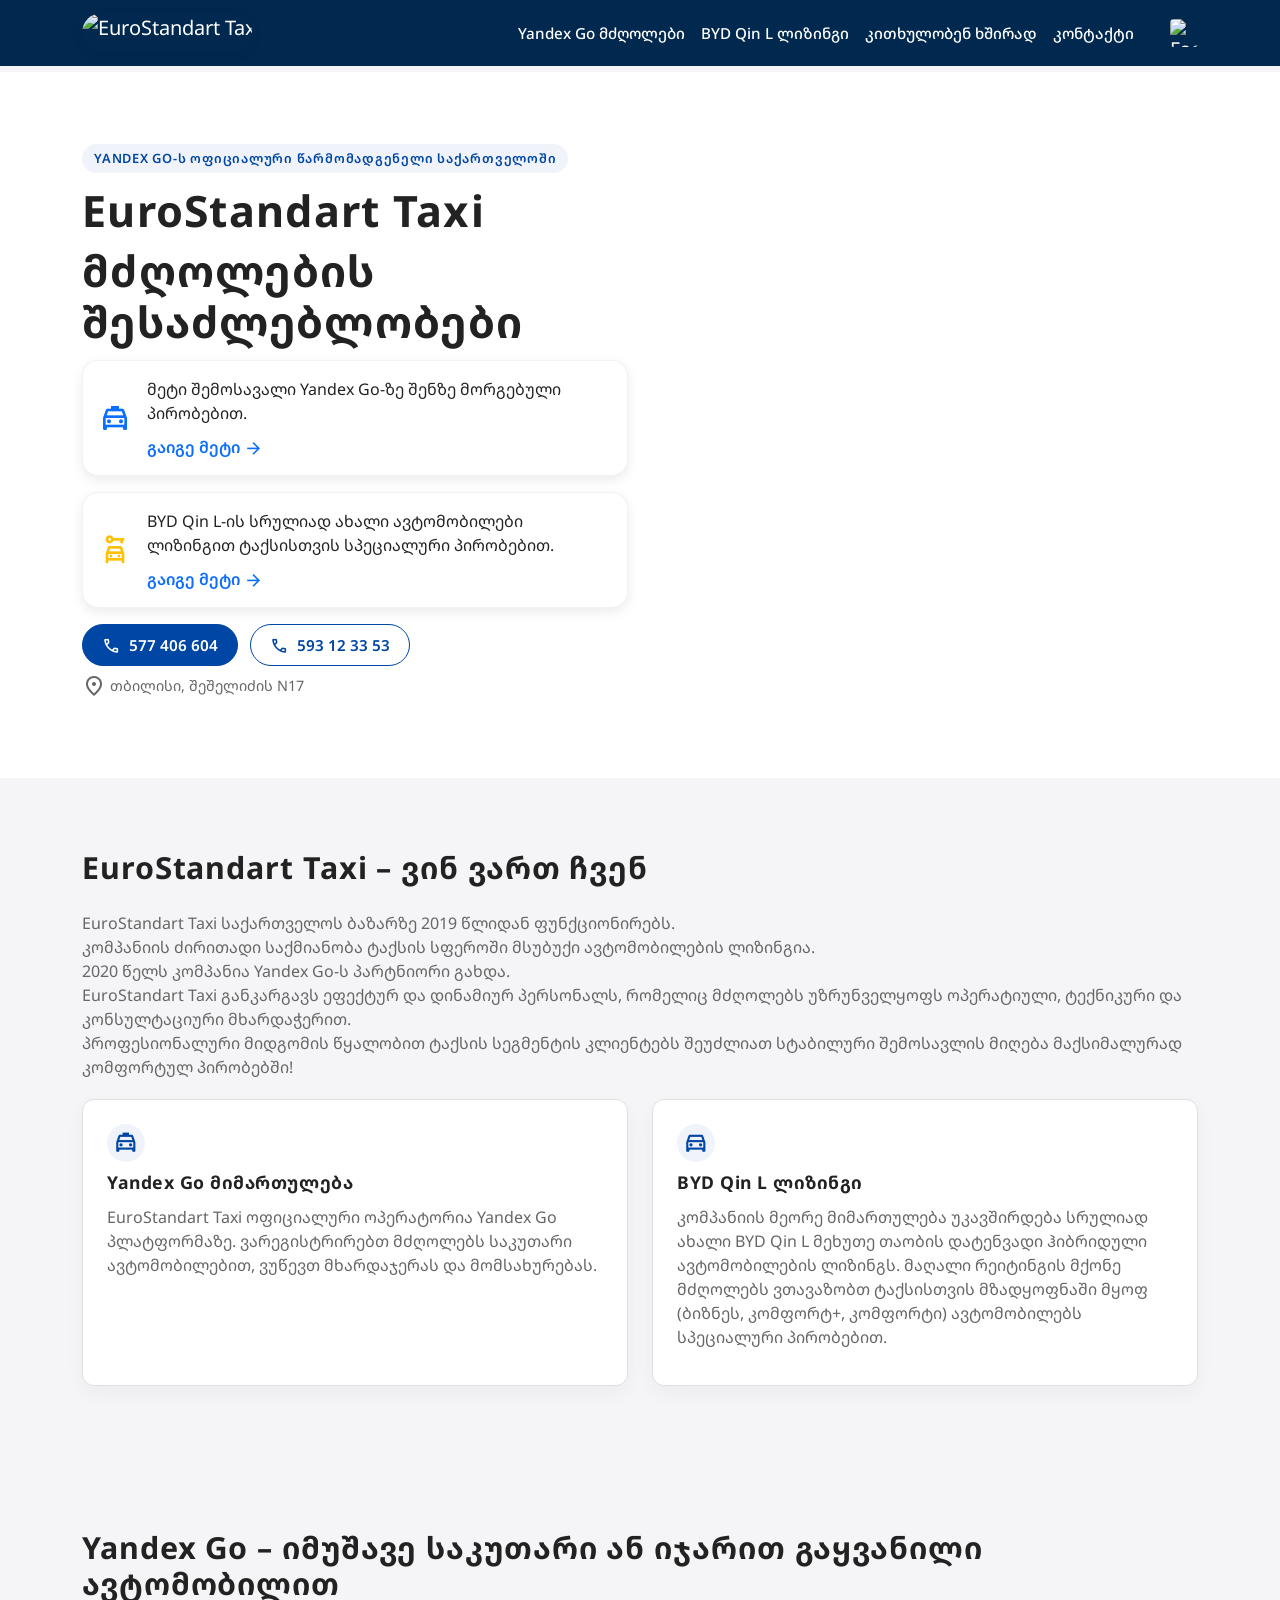
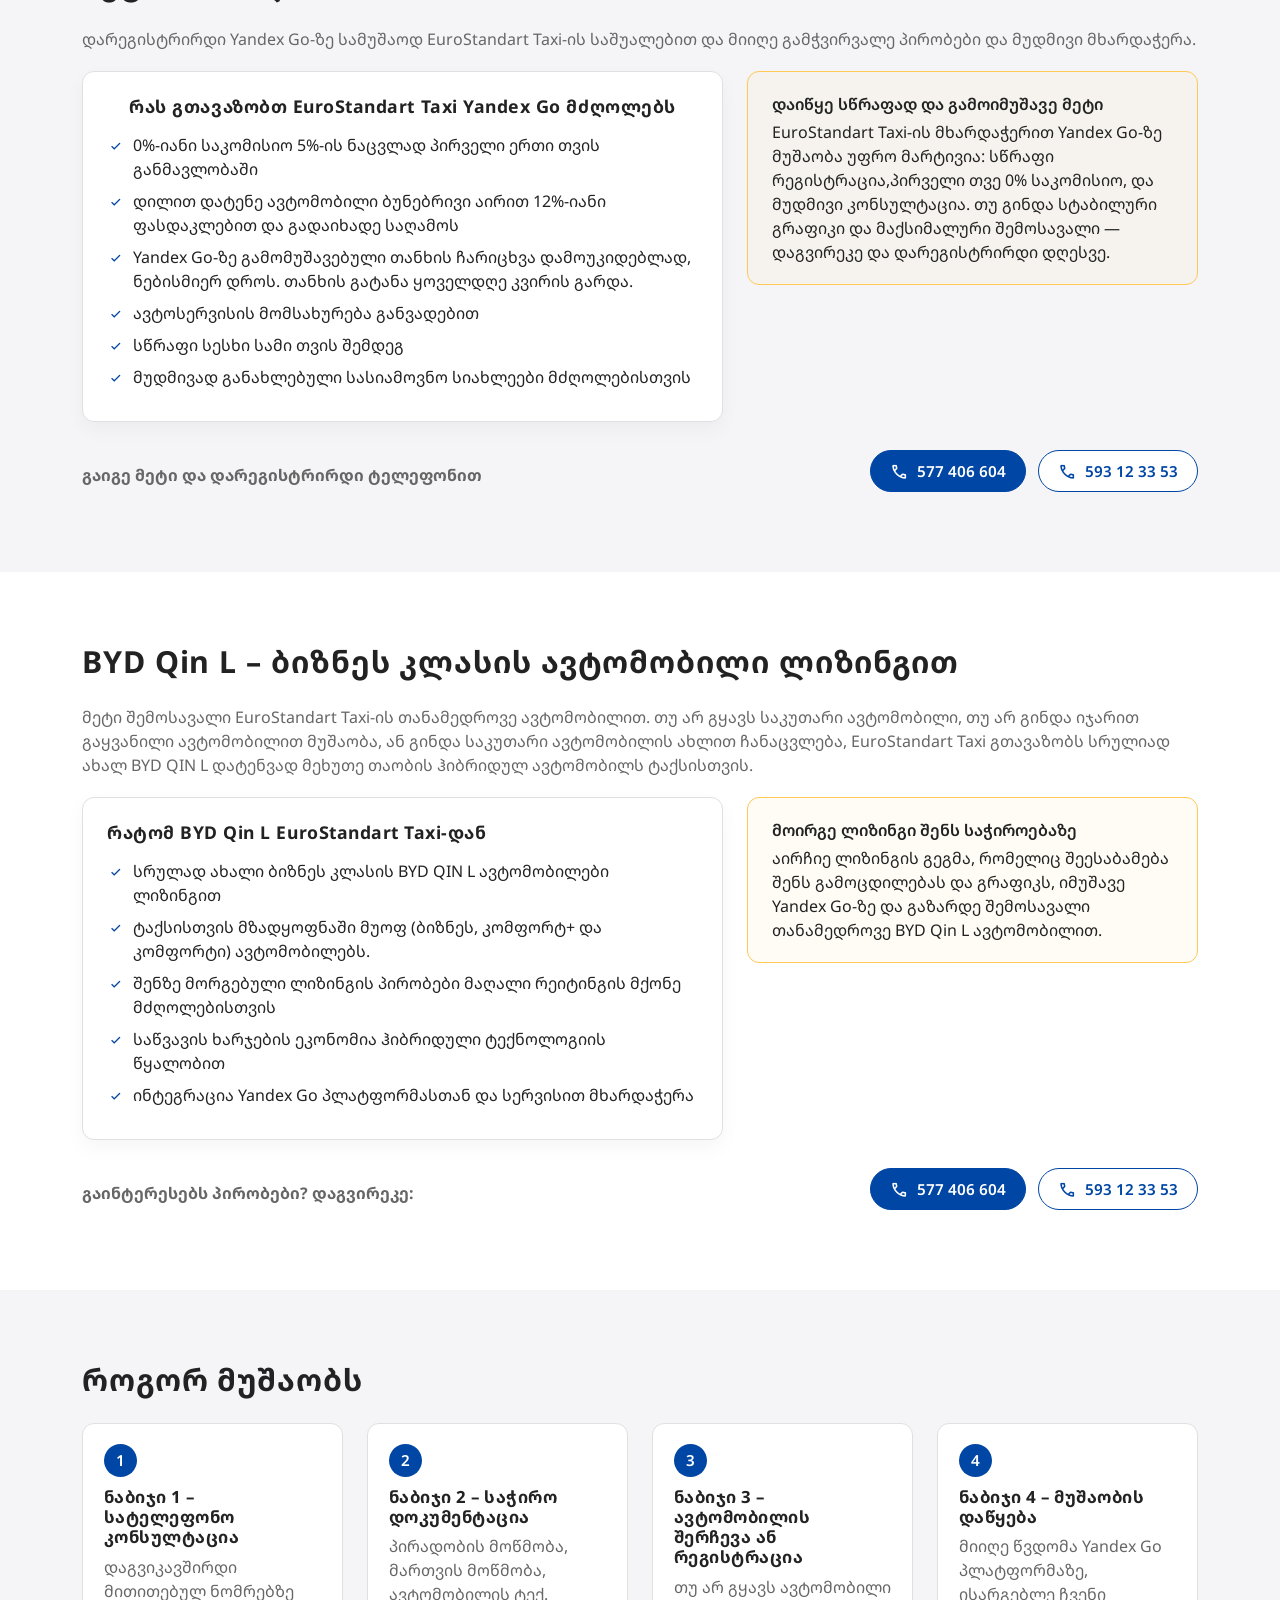
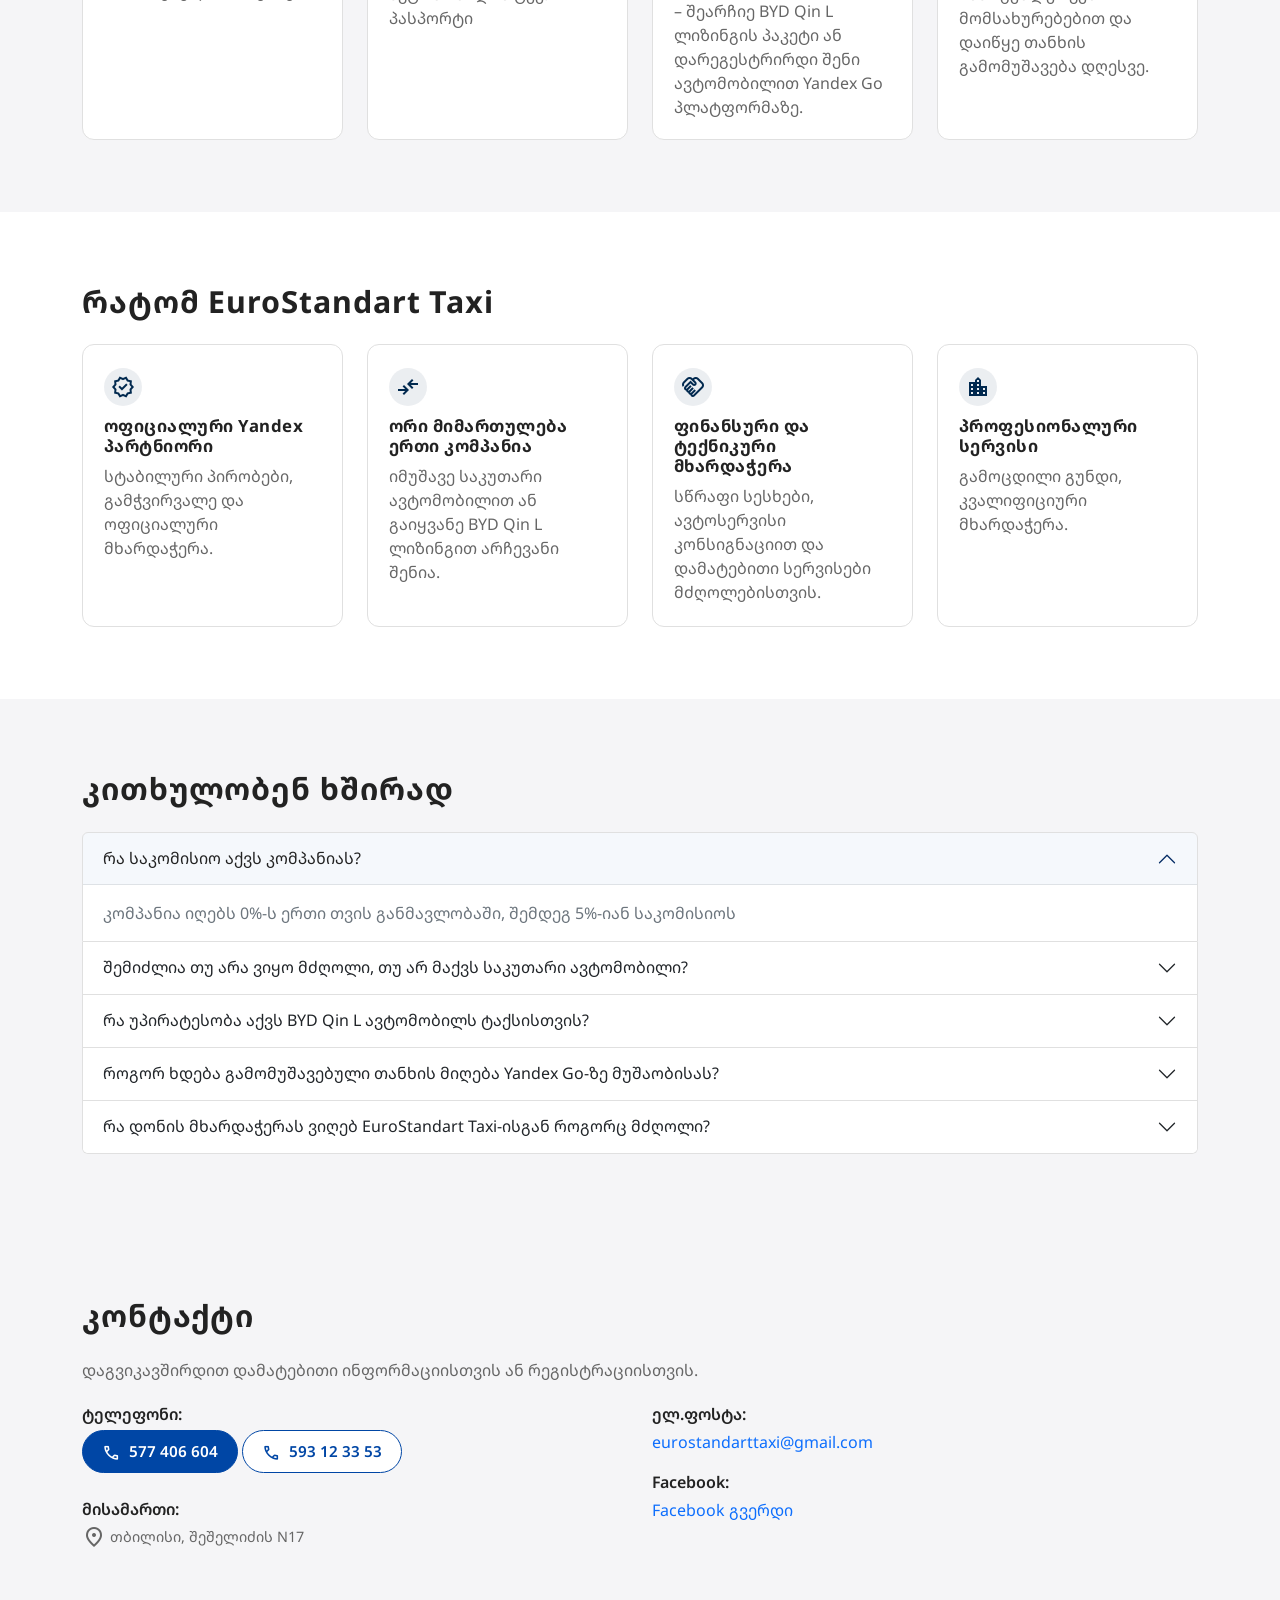
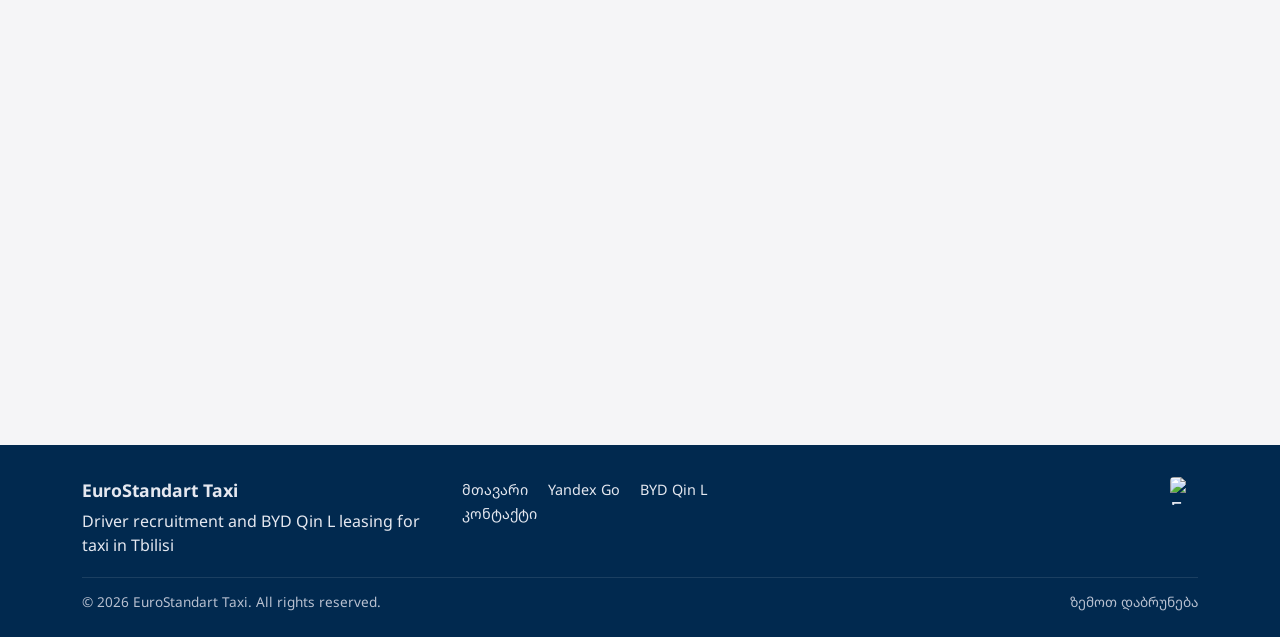
==== commit e5f7f3bf: "update logo" ====
--- a/index.html
+++ b/index.html
@@ -642,7 +642,7 @@
         <nav class="navbar navbar-expand-lg navbar-custom fixed-top" aria-label="Primary navigation">
             <div class="container">
                 <a class="navbar-brand d-flex align-items-center navbar-logo-wrapper position-relative" href="#home">
-                    <img src="https://cdn.breba.app/eurostandart/e3154ddc-b0b3-4aa0-a9b7-20b49b557262/assets/logo-wide.jpeg" class="navbar-logo-large" alt="EuroStandart Taxi Logo" loading="lazy">
+                    <img src="https://cdn.breba.app/eurostandart/e3154ddc-b0b3-4aa0-a9b7-20b49b557262/assets/logo-wide.jpeg?v=1" class="navbar-logo-large" alt="EuroStandart Taxi Logo" loading="lazy">
                 </a>
                 <button class="navbar-toggler" type="button" data-bs-toggle="collapse" data-bs-target="#mainNavbar" aria-controls="mainNavbar" aria-expanded="false" aria-label="ნავიგაციის გახსნა">
                     <span class="navbar-toggler-icon"></span>
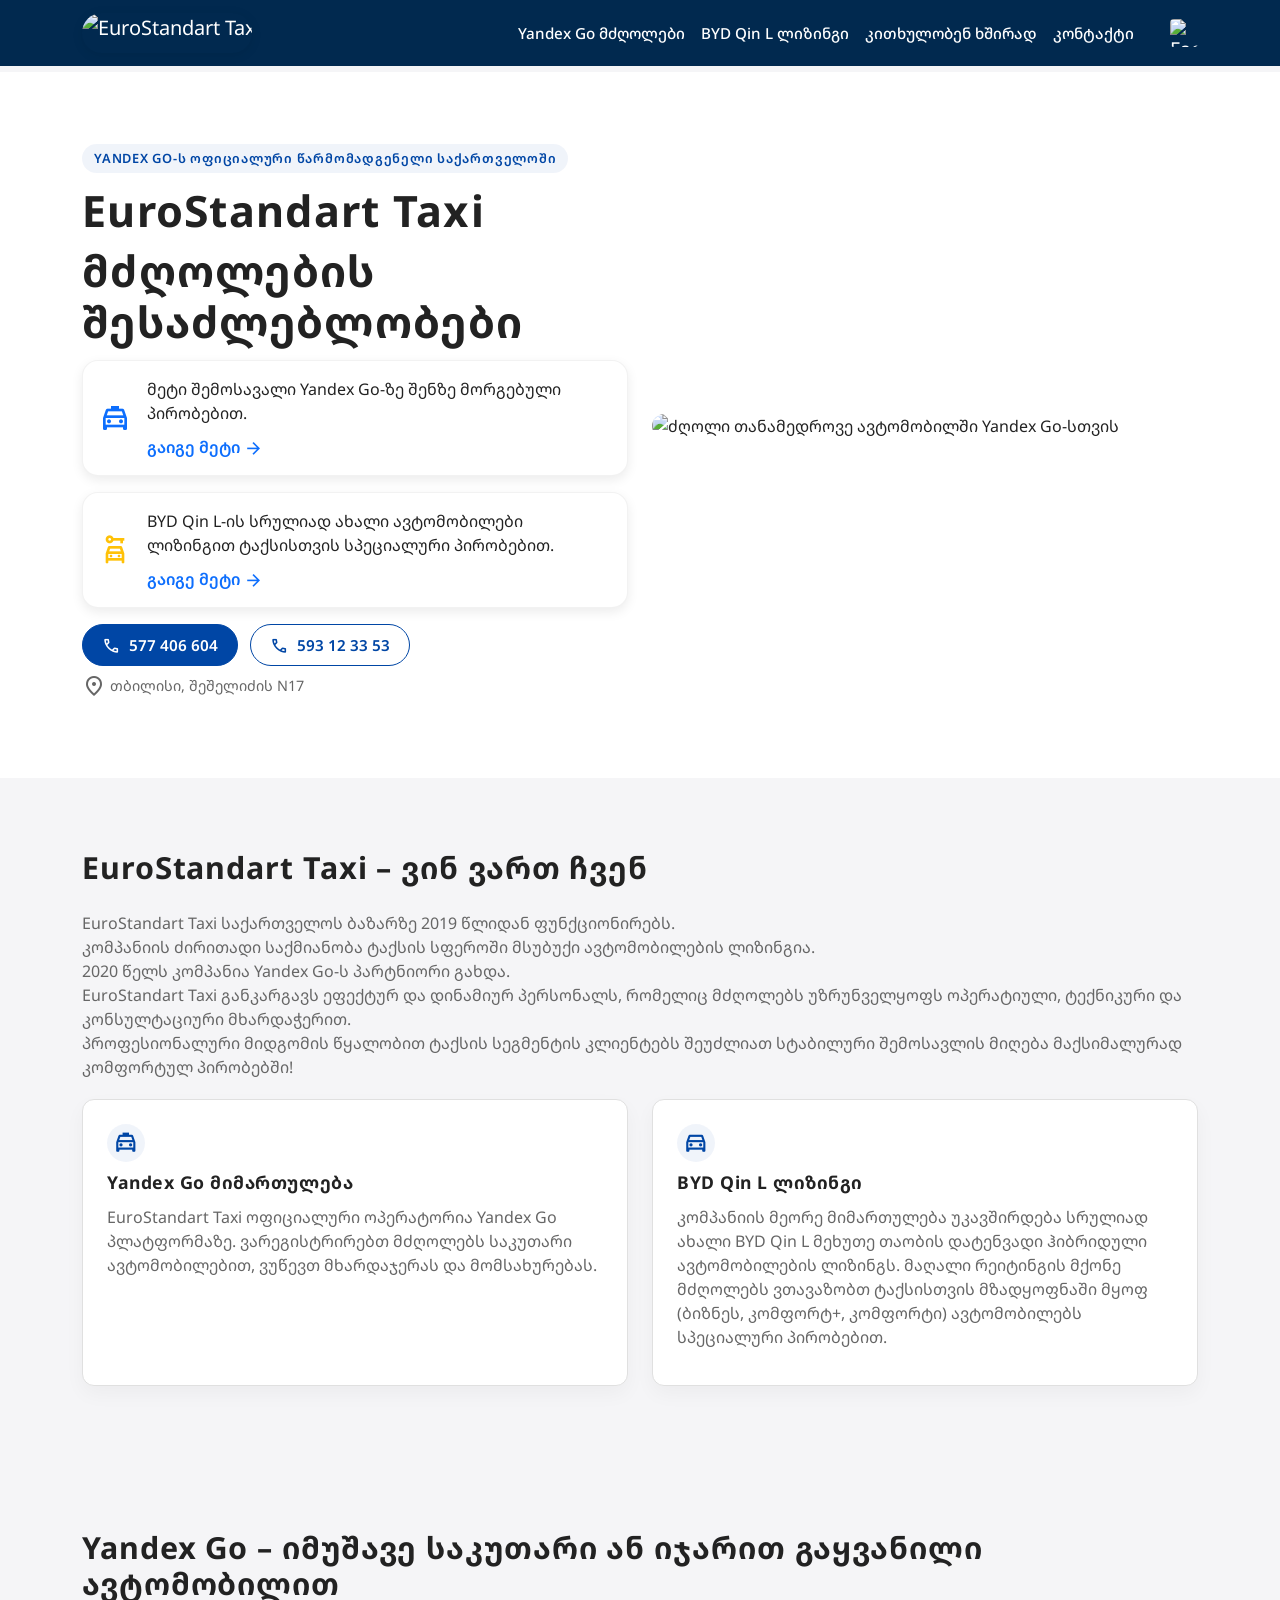
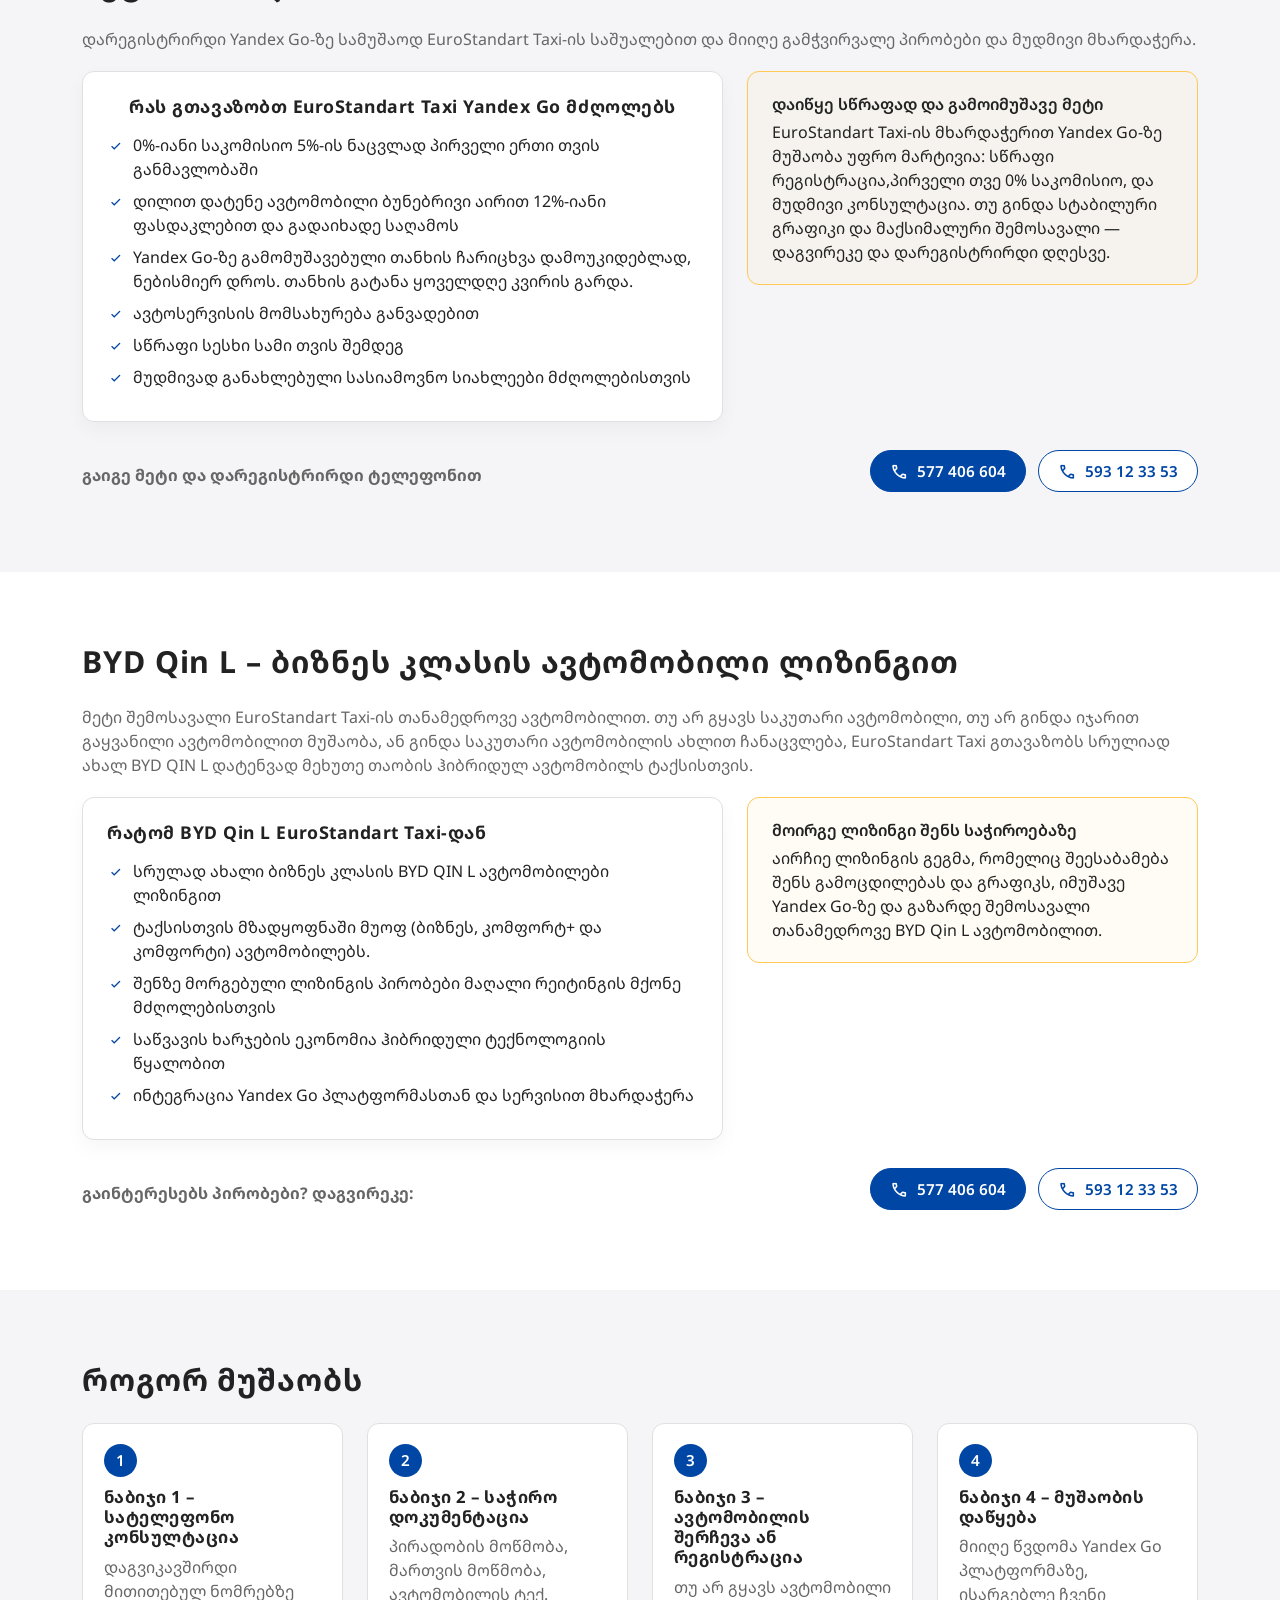
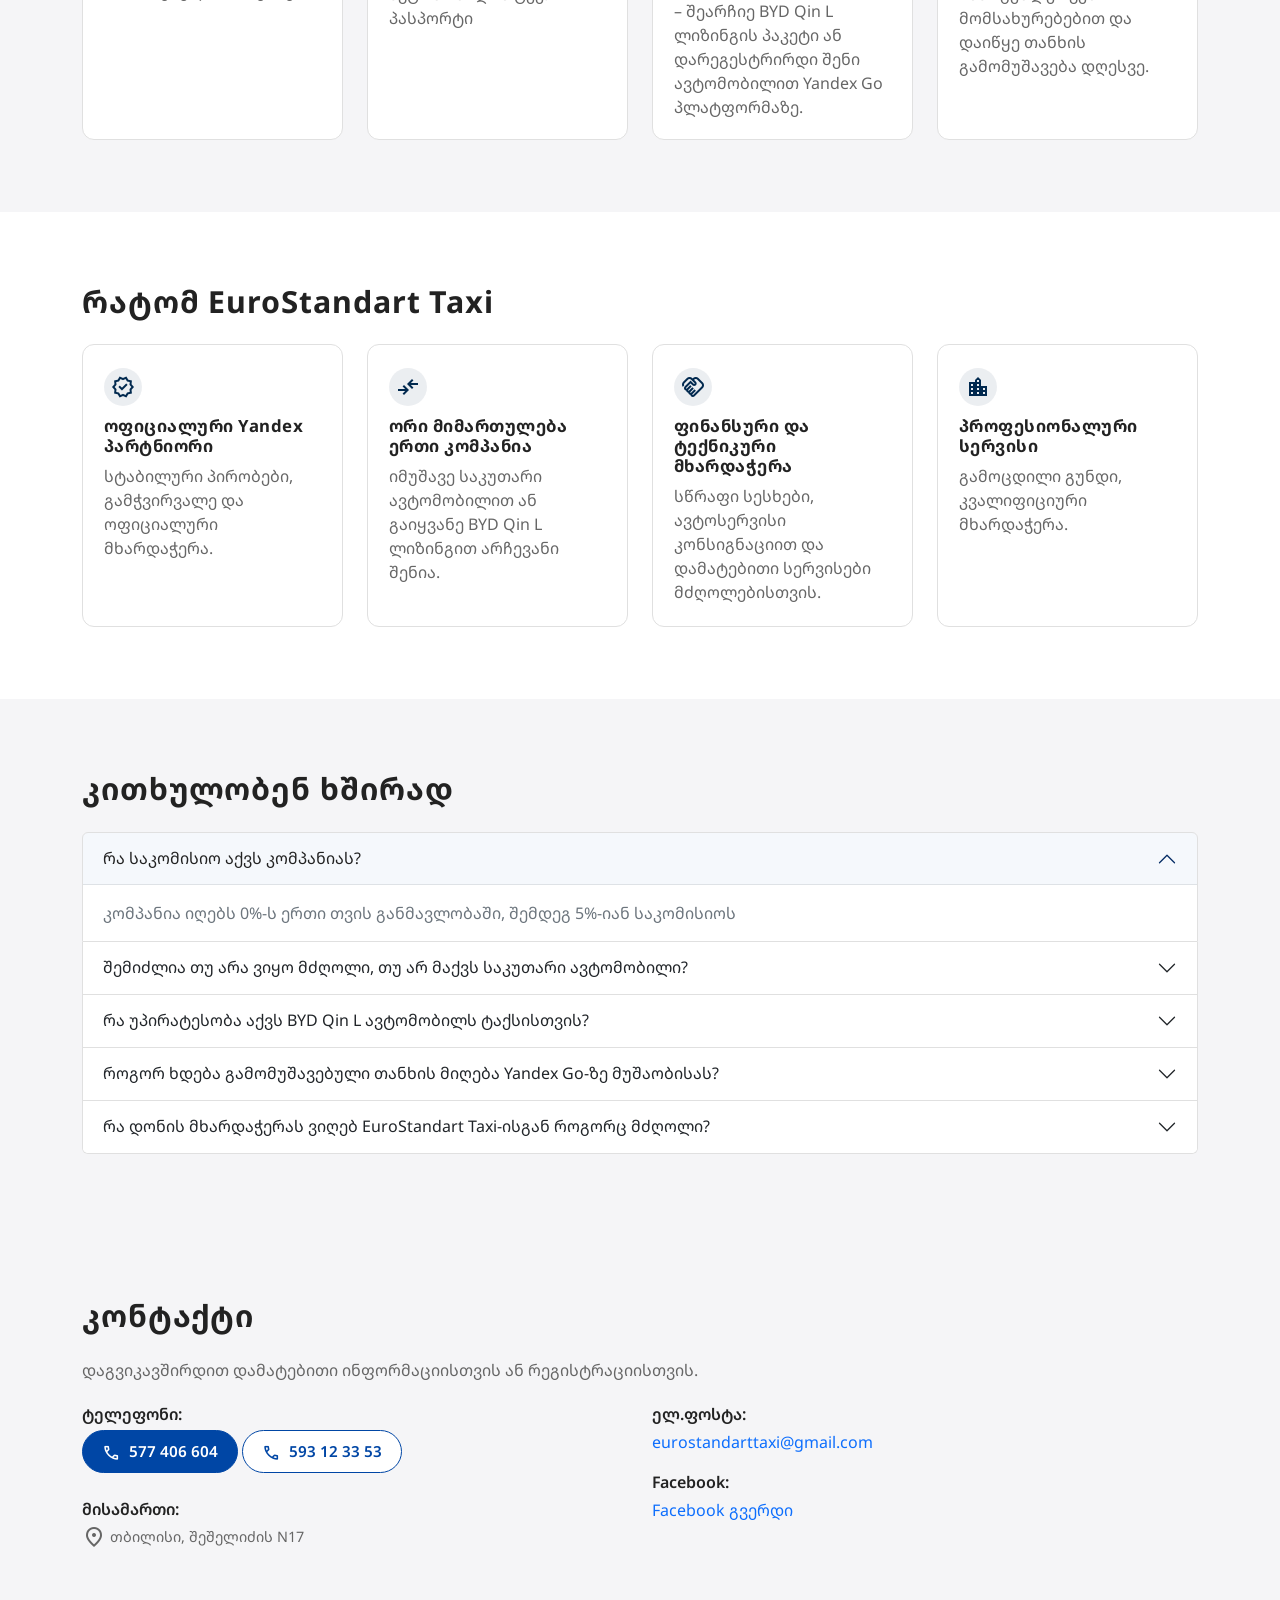
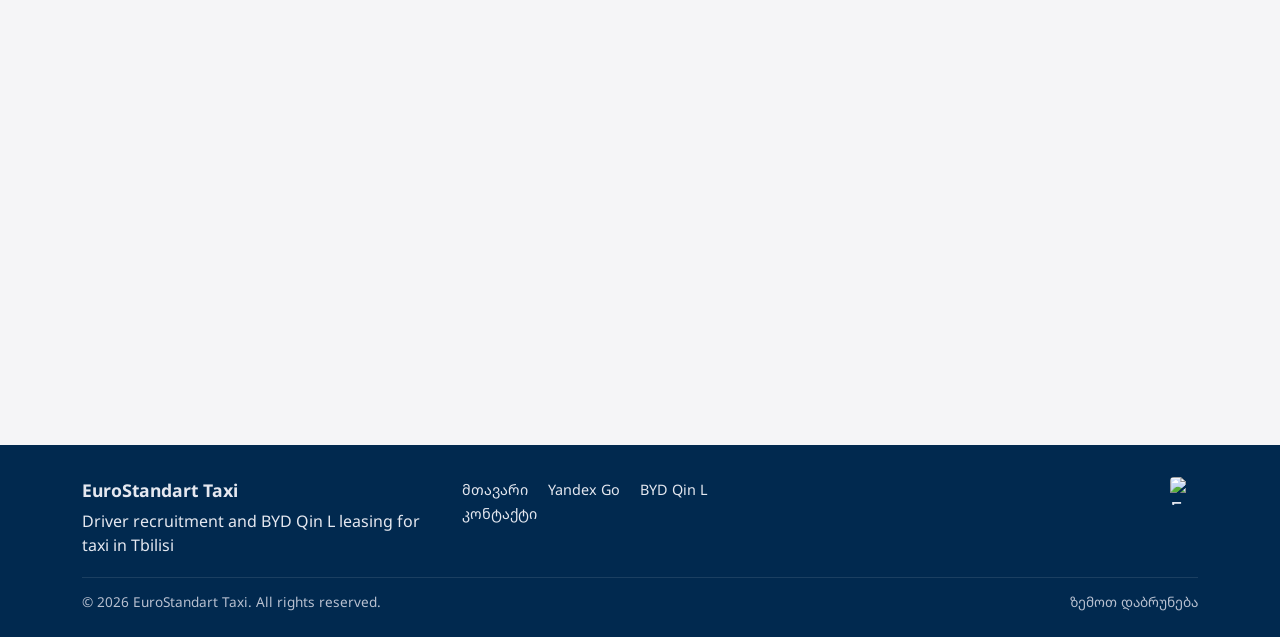
==== commit aade2a1a: "update canonical url" ====
--- a/index.html
+++ b/index.html
@@ -14,7 +14,7 @@
     <meta property="og:image" content="https://cdn.breba.app/eurostandart/e3154ddc-b0b3-4aa0-a9b7-20b49b557262/assets/og-image.jpeg">
     <meta property="og:image:width" content="1200">
     <meta property="og:image:height" content="630">
-    <meta property="og:url" content="https://eurostandart.work/">
+    <meta property="og:url" content="https://eurostandarttaxi.com/">
     <meta property="og:locale" content="ka_GE">
 
     <meta name="twitter:card" content="summary_large_image">
@@ -26,9 +26,9 @@
         {
             "@context": "https://schema.org",
             "@type": "TransportationService",
-            "@id": "https://eurostandart.work/#transportationservice",
+            "@id": "https://eurostandarttaxi.com/#transportationservice",
             "name": "EuroStandart Taxi",
-            "url": "https://eurostandart.work/",
+            "url": "https://eurostandarttaxi.com/",
             "logo": "https://cdn.breba.app/eurostandart/e3154ddc-b0b3-4aa0-a9b7-20b49b557262/assets/logo-wide.jpeg",
             "telephone": [
                 "+995577406604",
@@ -43,7 +43,7 @@
         }
     </script>
 
-    <link rel="canonical" href="https://eurostandart.work/">
+    <link rel="canonical" href="https://eurostandarttaxi.com/">
     <link rel="icon" type="image/png" href="https://cdn.breba.app/eurostandart/e3154ddc-b0b3-4aa0-a9b7-20b49b557262/assets/favicon.png">
 
     <!-- Bootstrap CSS -->
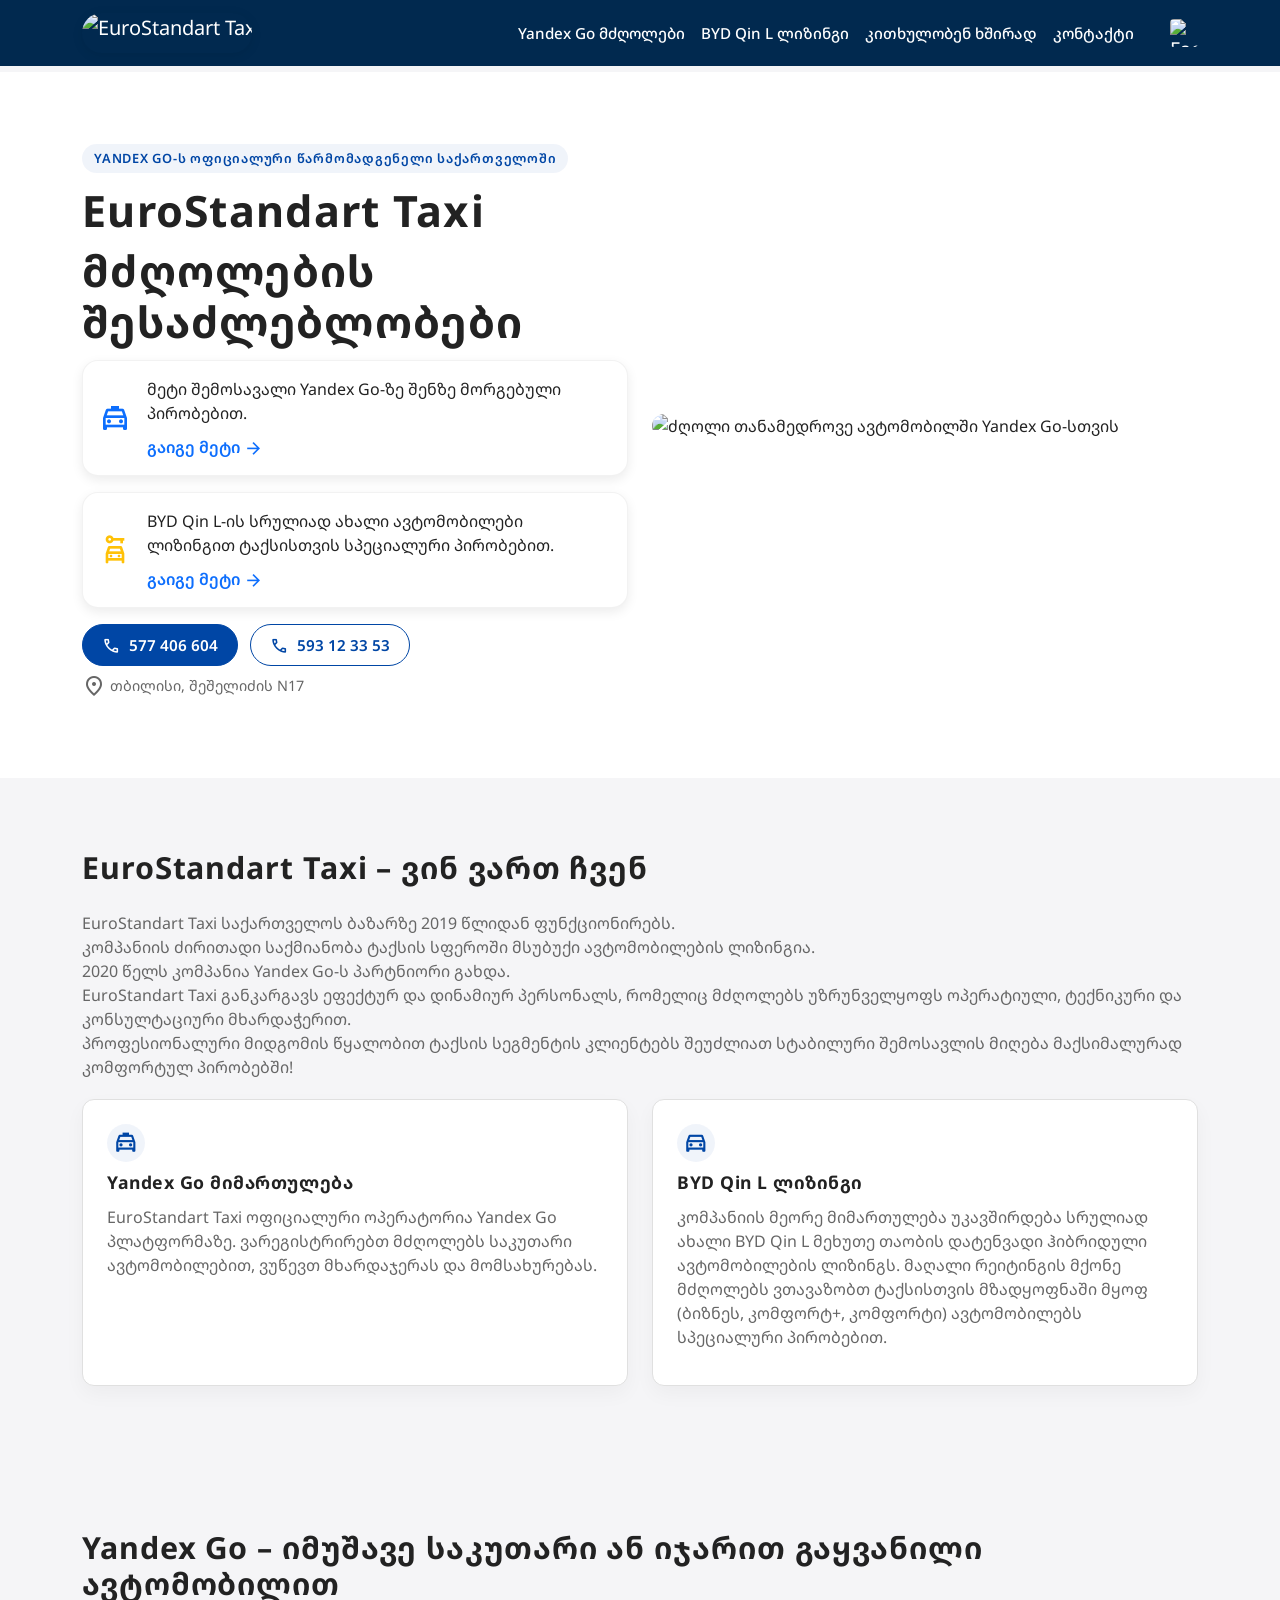
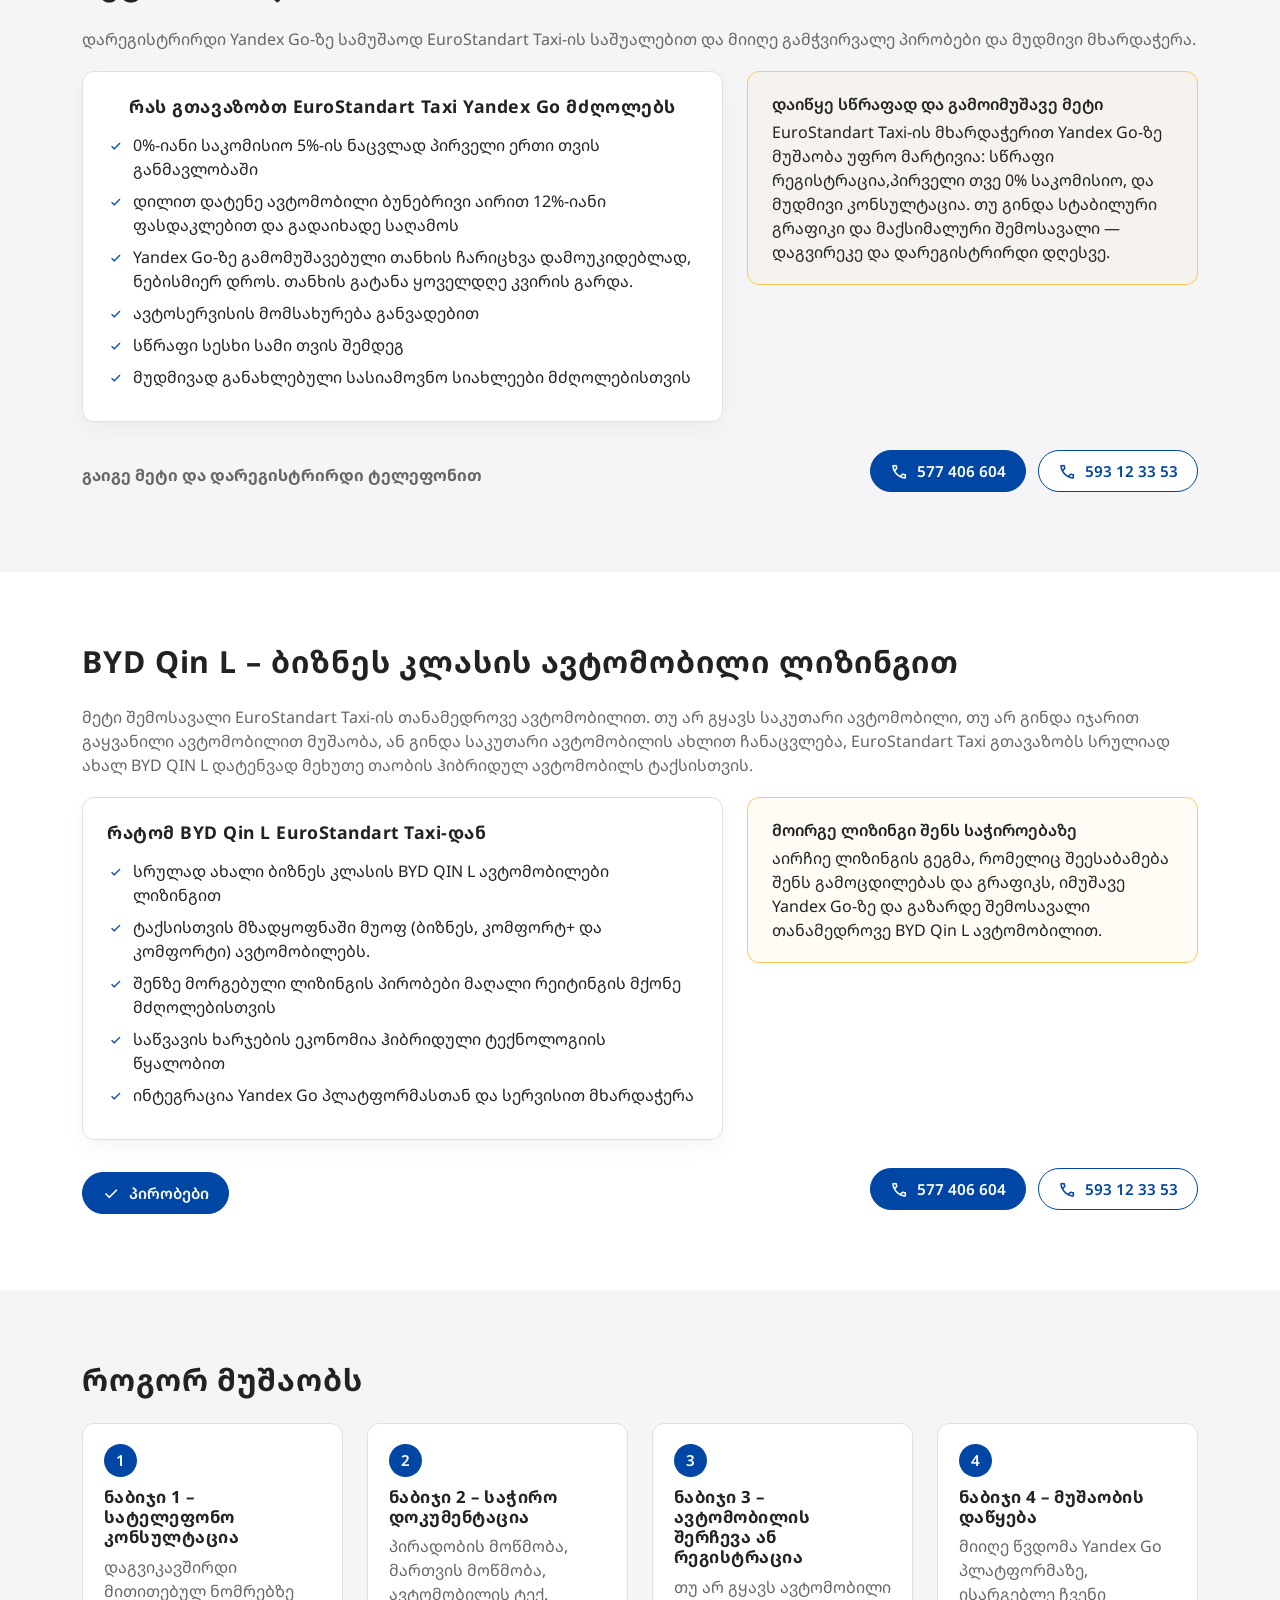
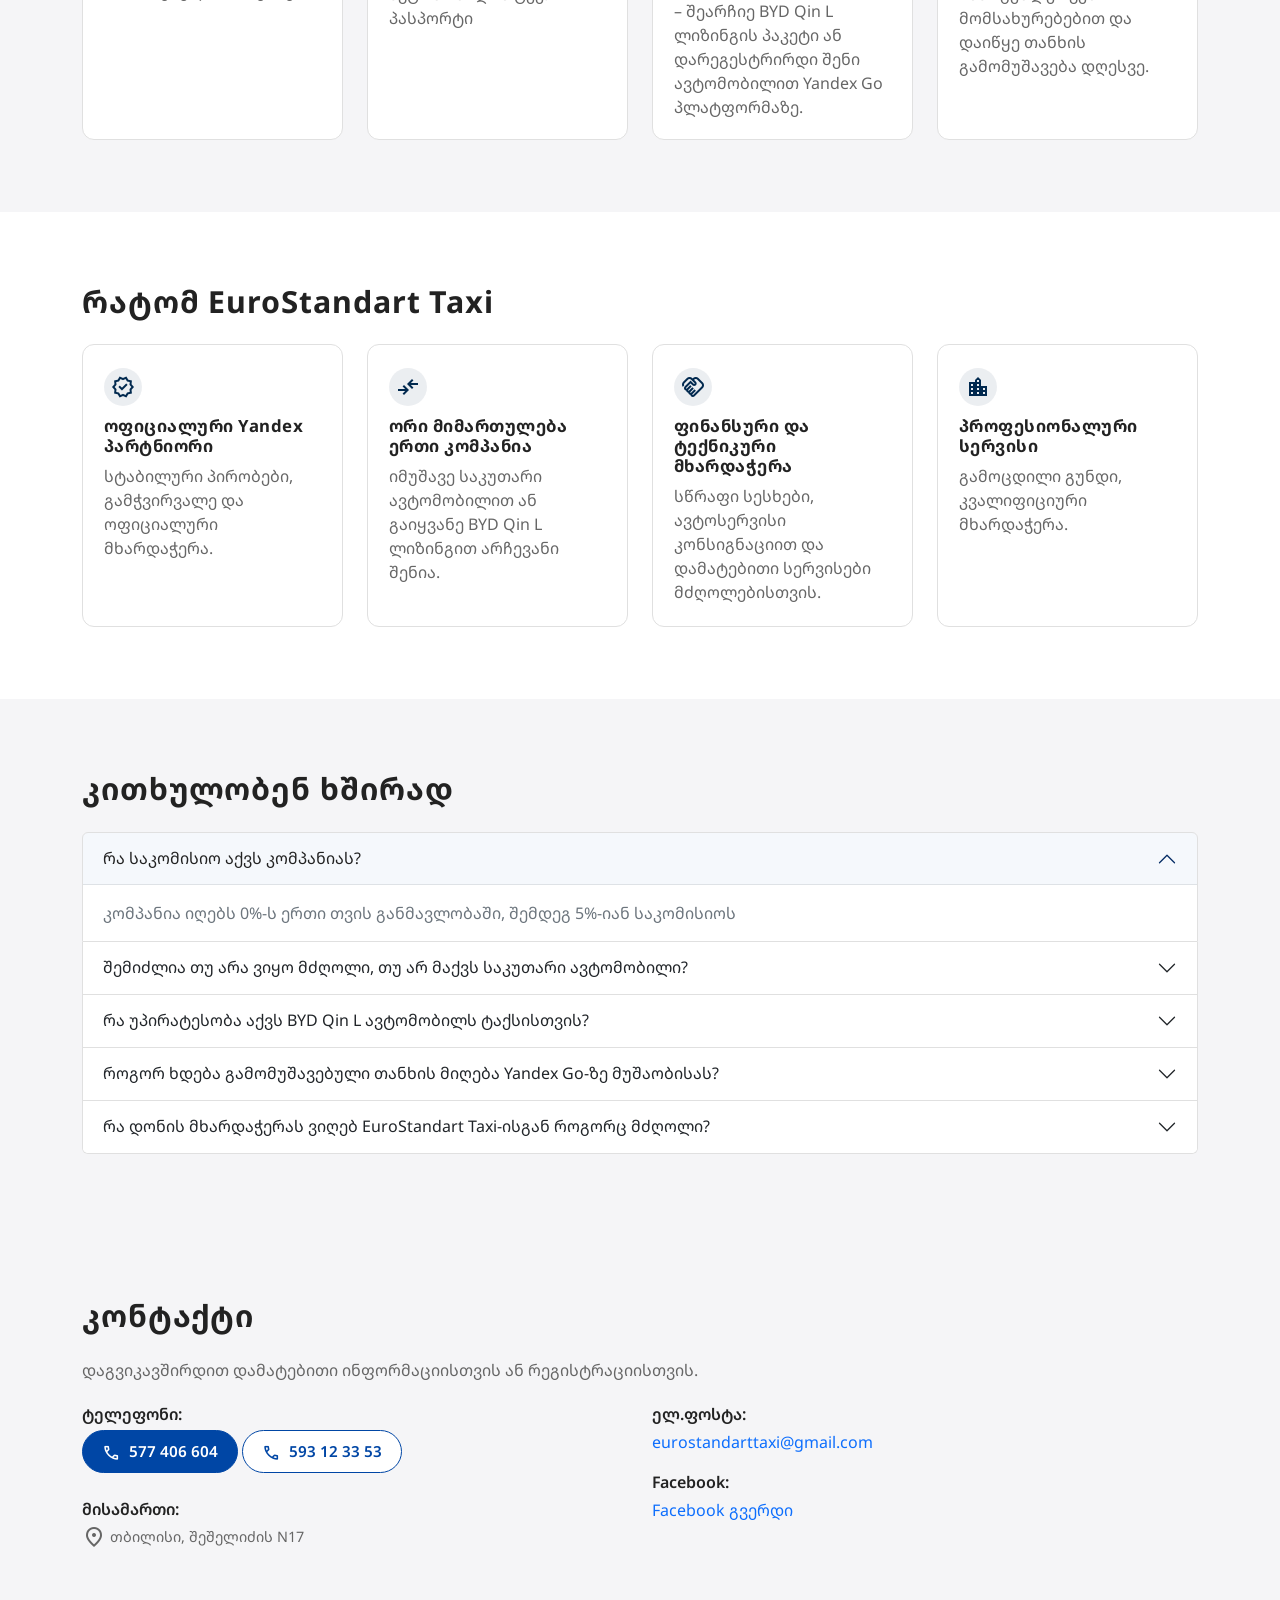
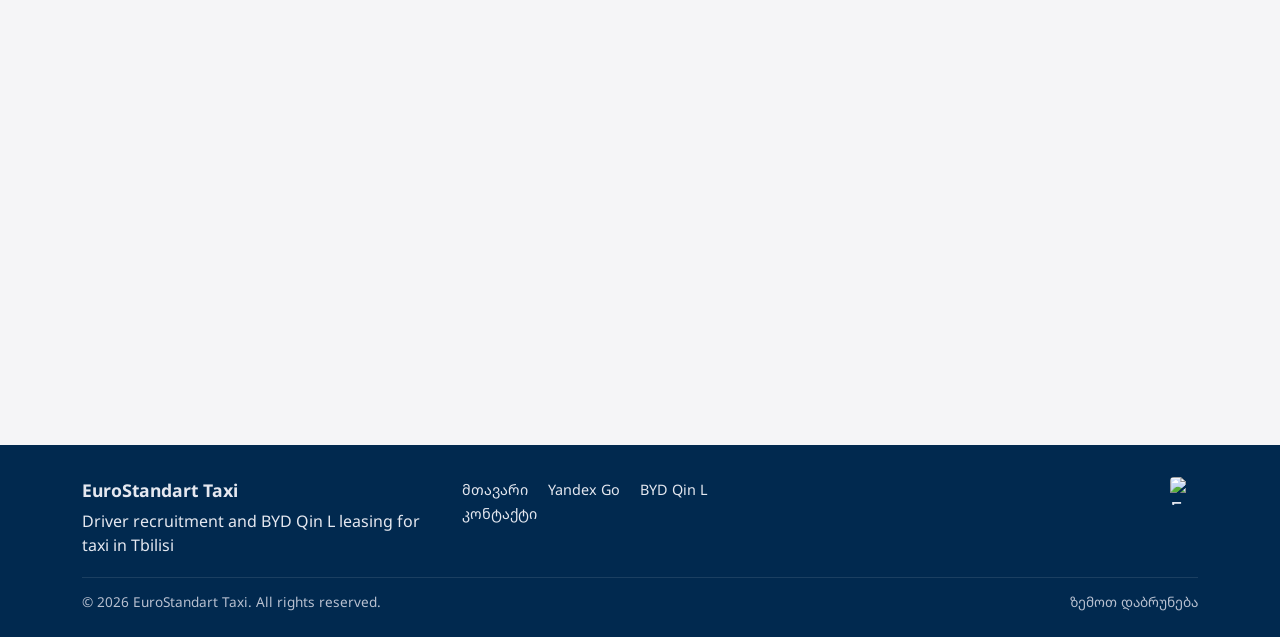
==== commit b90d3014: "use all the favicons" ====
--- a/index.html
+++ b/index.html
@@ -3,13 +3,13 @@
 <head>
     <meta charset="UTF-8">
     <meta name="viewport" content="width=device-width, initial-scale=1.0">
-    <title>გახდი Yandex Go-ს მძღოლი — შემოუერთდი EuroStandart Taxi</title>
+    <title>გახდი Yandex Go-ს მძღოლი EuroStandart Taxi-ში</title>
     <meta name="description" content="მძღოლების რეგისტრაცია Yandex Go-ზე, პროფესიონალური მხარდაჭერა, გამჭვირვალე პირობები და BYD Qin L-ის ლიზინგი ტაქსისთვის თბილისში.">
     <meta name="keywords" content="Driving, Driver, Professional driver,Taxi, Ride-hailing, Bolt, Uber, Yandex Go, Vehicle ownership, Car rental, Commercial vehicle, Transportation, Logistics, Delivery services, Freight transport, Truck driver, Tourism, Travel, Travel agency, Tour operator, Hotel. Hospitality industry, Business travel, Job search, Employment, Career development, Small business owners, Entrepreneurship, Business services, Personal assistant, Luxury services. Frequent travelers, Engaged Shoppers">
     <meta name="robots" content="index,follow">
 
     <meta property="og:type" content="website">
-    <meta property="og:title" content="გახდი Yandex Go-ს მძღოლი — შემოუერთდი EuroStandart Taxi">
+    <meta property="og:title" content="გახდი Yandex Go-ს მძღოლი EuroStandart Taxi-ში">
     <meta property="og:description" content="მძღოლების რეგისტრაცია Yandex Go-ზე, პროფესიონალური მხარდაჭერა, გამჭვირვალე პირობები და BYD Qin L-ის ლიზინგი ტაქსისთვის თბილისში.">
     <meta property="og:image" content="https://cdn.breba.app/eurostandart/e3154ddc-b0b3-4aa0-a9b7-20b49b557262/assets/og-image.jpeg">
     <meta property="og:image:width" content="1200">
@@ -18,11 +18,11 @@
     <meta property="og:locale" content="ka_GE">
 
     <meta name="twitter:card" content="summary_large_image">
-    <meta name="twitter:title" content="გახდი Yandex Go-ს მძღოლი — შემოუერთდი EuroStandart Taxi">
+    <meta name="twitter:title" content="გახდი Yandex Go-ს მძღოლი EuroStandart Taxi-ში">
     <meta name="twitter:description" content="მძღოლების რეგისტრაცია Yandex Go-ზე, პროფესიონალური მხარდაჭერა, გამჭვირვალე პირობები და BYD Qin L-ის ლიზინგი ტაქსისთვის თბილისში.">
     <meta name="twitter:image" content="https://cdn.breba.app/eurostandart/e3154ddc-b0b3-4aa0-a9b7-20b49b557262/assets/og-image.jpeg">
 
-    <script type="application/ld+json" nonce="MjY2NTkwNDkwMyw5MjM4MDY1NjQ=">
+    <script type="application/ld+json" nonce="MzgxODY5NDI5NCwyMDkzMjE5OTgy">
         {
             "@context": "https://schema.org",
             "@type": "TransportationService",
@@ -45,6 +45,12 @@
 
     <link rel="canonical" href="https://eurostandarttaxi.com/">
     <link rel="icon" type="image/png" href="https://cdn.breba.app/eurostandart/e3154ddc-b0b3-4aa0-a9b7-20b49b557262/assets/favicon.png">
+    <link rel="icon" type="image/png"  sizes="16x16" href="https://cdn.breba.app/eurostandart/e3154ddc-b0b3-4aa0-a9b7-20b49b557262/assets/favicon-32x32.png">
+    <link rel="icon" type="image/png" sizes="16x16" href="https://cdn.breba.app/eurostandart/e3154ddc-b0b3-4aa0-a9b7-20b49b557262/assets/favicon-16x16.png">
+    <link rel="icon" type="image/png" sizes="48x48" href="https://cdn.breba.app/eurostandart/e3154ddc-b0b3-4aa0-a9b7-20b49b557262/assets/favicon-48x48.png">
+    <link rel="icon" type="image/png" sizes="180x180" href="https://cdn.breba.app/eurostandart/e3154ddc-b0b3-4aa0-a9b7-20b49b557262/assets/apple-touch-icon.png">
+    <link rel="icon" type="image/png" sizes="192x192" href="https://cdn.breba.app/eurostandart/e3154ddc-b0b3-4aa0-a9b7-20b49b557262/assets/android-chrome-192x192.png">
+    <link rel="icon" type="image/png" sizes="512x512" href="https://cdn.breba.app/eurostandart/e3154ddc-b0b3-4aa0-a9b7-20b49b557262/assets/android-chrome-512x512.png">
 
     <!-- Bootstrap CSS -->
     <link href="https://cdn.jsdelivr.net/npm/bootstrap@5.3.8/dist/css/bootstrap.min.css" rel="stylesheet">
@@ -55,11 +61,11 @@
     <link rel="stylesheet" href="https://fonts.googleapis.com/css2?family=Noto+Sans+Georgian:wght@400;500;700&family=Inter:wght@400;500;600;700&display=swap">
 
     <link rel="stylesheet"
-      href="https://fonts.googleapis.com/css2?family=Material+Symbols+Outlined:opsz,wght,FILL,GRAD@20..48,300..500,0..1,-50..200&icon_names=arrow_forward,call,car_rental,compare_arrows,directions_car,done,handshake,local_taxi,location_city,location_on,menu,verified&display=swap">
+      href="https://fonts.googleapis.com/css2?family=Material+Symbols+Outlined:opsz,wght,FILL,GRAD@20..48,300..500,0..1,-50..200&icon_names=arrow_forward,call,car_rental,close,compare_arrows,directions_car,done,handshake,local_taxi,location_city,location_on,menu,verified&display=swap">
 
     <!-- Google tag (gtag.js) -->
-    <script async src="https://www.googletagmanager.com/gtag/js?id=G-PTKBJEPG6P" nonce="MjY2NTkwNDkwMyw5MjM4MDY1NjQ="></script>
-    <script nonce="MjY2NTkwNDkwMyw5MjM4MDY1NjQ=">
+    <script async src="https://www.googletagmanager.com/gtag/js?id=G-PTKBJEPG6P" nonce="MzgxODY5NDI5NCwyMDkzMjE5OTgy"></script>
+    <script nonce="MzgxODY5NDI5NCwyMDkzMjE5OTgy">
       window.dataLayer = window.dataLayer || [];
       function gtag(){dataLayer.push(arguments);}
       gtag('js', new Date());
@@ -633,6 +639,30 @@
         }
         .cta-card a:hover, .cta-card a:focus {
             color: var(--color-primary-hover);
+        }
+    </style>
+    <style>
+        /* Modal close button with icon and text */
+        .modal-header .btn-close {
+            background: none;
+            border: none;
+            font-size: 1rem;
+            color: var(--color-text-main);
+            padding: 0.25rem 0.5rem;
+            display: flex;
+            align-items: center;
+            gap: 0.25rem;
+        }
+        .modal-header .btn-close .material-symbols-outlined {
+            font-size: 1.3rem;
+        }
+        .modal-header .btn-close:focus {
+            outline: 2px solid var(--color-primary);
+        }
+        @media (max-width: 575.98px) {
+            .modal-content {
+                border-radius: 0.75rem;
+            }
         }
     </style>
 </head>
@@ -867,22 +897,82 @@
                     </div>
                 </div>
                 <div class="d-flex flex-column flex-md-row align-items-md-center justify-content-between gap-3">
-                    <div class="muted-text">
-                        <strong>გაინტერესებს პირობები? დაგვირეკე:</strong>
-                    </div>
-                    <div class="hero-phone-group">
-                        <a href="tel:+995577406604" class="btn btn-primary-custom btn-icon-left">
-                            <span class="material-symbols-outlined">call</span>
-                            577 406 604
-                        </a>
-                        <a href="tel:+995593123353" class="btn btn-outline-primary-custom btn-icon-left">
-                            <span class="material-symbols-outlined">call</span>
-                            593 12 33 53
-                        </a>
+                    <button type="button" class="btn btn-primary-custom btn-icon-left mb-2 mb-md-0" data-bs-toggle="modal" data-bs-target="#leasingConditionsModal">
+                        <span class="material-symbols-outlined align-middle" aria-hidden="true">done</span>
+                        პირობები
+                    </button>
+                    <div>
+                        <div class="hero-phone-group mt-2 mt-md-0">
+                            <a href="tel:+995577406604" class="btn btn-primary-custom btn-icon-left">
+                                <span class="material-symbols-outlined">call</span>
+                                577 406 604
+                            </a>
+                            <a href="tel:+995593123353" class="btn btn-outline-primary-custom btn-icon-left">
+                                <span class="material-symbols-outlined">call</span>
+                                593 12 33 53
+                            </a>
+                        </div>
                     </div>
                 </div>
             </div>
         </section>
+
+        <!-- Leasing Conditions Modal -->
+        <div class="modal fade" id="leasingConditionsModal" tabindex="-1" aria-labelledby="leasingConditionsModalLabel" aria-hidden="true">
+            <div class="modal-dialog modal-dialog-centered modal-lg modal-dialog-scrollable">
+                <div class="modal-content">
+                    <div class="modal-header border-0 pb-0">
+                        <h5 class="modal-title" id="leasingConditionsModalLabel">ლიზინგის დეტალური პირობები</h5>
+                        <button type="button" class="btn-close d-flex align-items-center" data-bs-dismiss="modal" aria-label="დახურვა" title="დახურვა">
+                            <span class="material-symbols-outlined me-1" aria-hidden="true">close</span>
+                        </button>
+                    </div>
+                    <div class="modal-body">
+                        <div class="row g-3">
+                            <div class="col-12">
+                                <div class="info-card mb-3">
+                                    <h6 class="info-card-title mb-2">ლიზინგის პირობები ერთ მძღოლზე</h6>
+                                    <ul class="muted-text list-check">
+                                        <li>ლიზინგის ვადა 2-დან 3 წლამდე</li>
+                                        <li>მძღოლის თანამონაწილეობა შეადგენს 1000 დოლარის ექვივალენტით ლარში<br><span class="text-secondary small">შესაძლებელია გადანაწილება 3-დან 6 თვემდე</span></li>
+                                        <li>ყოველდღიური გადასახადი 80 ლარი</li>
+                                        <li>დაზღვევა 260 ლარი თვეში</li>
+                                        <li>კვირაში ერთი დღე დასვენება</li>
+                                        <li>იანდექსზე სამუშაო გრაფიკი თვეში მინიმუმ 260 საათი</li>
+                                    </ul>
+                                </div>
+                            </div>
+                            <div class="col-12">
+                                <div class="info-card mb-3">
+                                    <h6 class="info-card-title mb-2">ლიზინგის პირობები ორ მძღოლზე</h6>
+                                    <ul class="muted-text list-check">
+                                        <li>ლიზინგის ვადა 1,5-დან 2 წლამდე</li>
+                                        <li>2 მძღოლის თანამონაწილეობა შეადგენს 1 000 დოლარის ექვივალენტი ლარში<br><span class="text-secondary small">შესაძლებელია გადანაწილება 3-დან 6 თვემდე</span></li>
+                                        <li>ყოველდღიური გადასახადი 2 მძღოლზე 115 ლარი</li>
+                                        <li>დაზღვევა 260 ლარი თვეში</li>
+                                        <li>კვირაში ერთი დღე დასვენება</li>
+                                        <li>იანდექსზე სამუშაო გრაფიკი თვეში მინიმუმ 460 საათი</li>
+                                    </ul>
+                                </div>
+                            </div>
+                            <div class="col-12">
+                                <div class="info-card mb-3">
+                                    <h6 class="info-card-title mb-2">საოპერაციო ლიზინგის პირობები ერთ მძღოლზე</h6>
+                                    <ul class="muted-text list-check">
+                                        <li>ოპერაციული ლიზინგის ვადა 3 წელი</li>
+                                        <li>მძღოლის შემოსავალი გამომუშავებული თანხის 45%, ბონუსი 100%</li>
+                                        <li>ანაზღაურება ყოველდღე</li>
+                                        <li>საწვავის და ავტომობილის ექსპლუატაციის ყველა ხარჯს ფარავს კომპანია</li>
+                                        <li>იანდექსზე სამუშაო გრაფიკი თვეში მინიმუმ 260 საათი</li>
+                                        <li>სამი წლის შემდეგ მძღოლს ექნება ავტომობილის შესყიდვის შესაძლებლობა</li>
+                                    </ul>
+                                </div>
+                            </div>
+                        </div>
+                    </div>
+                </div>
+            </div>
+        </div>
 
         <!-- How It Works Section -->
         <section id="how-it-works" class="section section-bg-light">
@@ -1163,9 +1253,9 @@
     </footer>
 
     <!-- Bootstrap Bundle JS -->
-    <script src="https://cdn.jsdelivr.net/npm/bootstrap@5.3.3/dist/js/bootstrap.bundle.min.js" nonce="MjY2NTkwNDkwMyw5MjM4MDY1NjQ="></script>
-
-    <script nonce="MjY2NTkwNDkwMyw5MjM4MDY1NjQ=">
+    <script src="https://cdn.jsdelivr.net/npm/bootstrap@5.3.3/dist/js/bootstrap.bundle.min.js" nonce="MzgxODY5NDI5NCwyMDkzMjE5OTgy"></script>
+
+    <script nonce="MzgxODY5NDI5NCwyMDkzMjE5OTgy">
         // Set current year in footer
         (function () {
             var yearSpan = document.getElementById('currentYear');
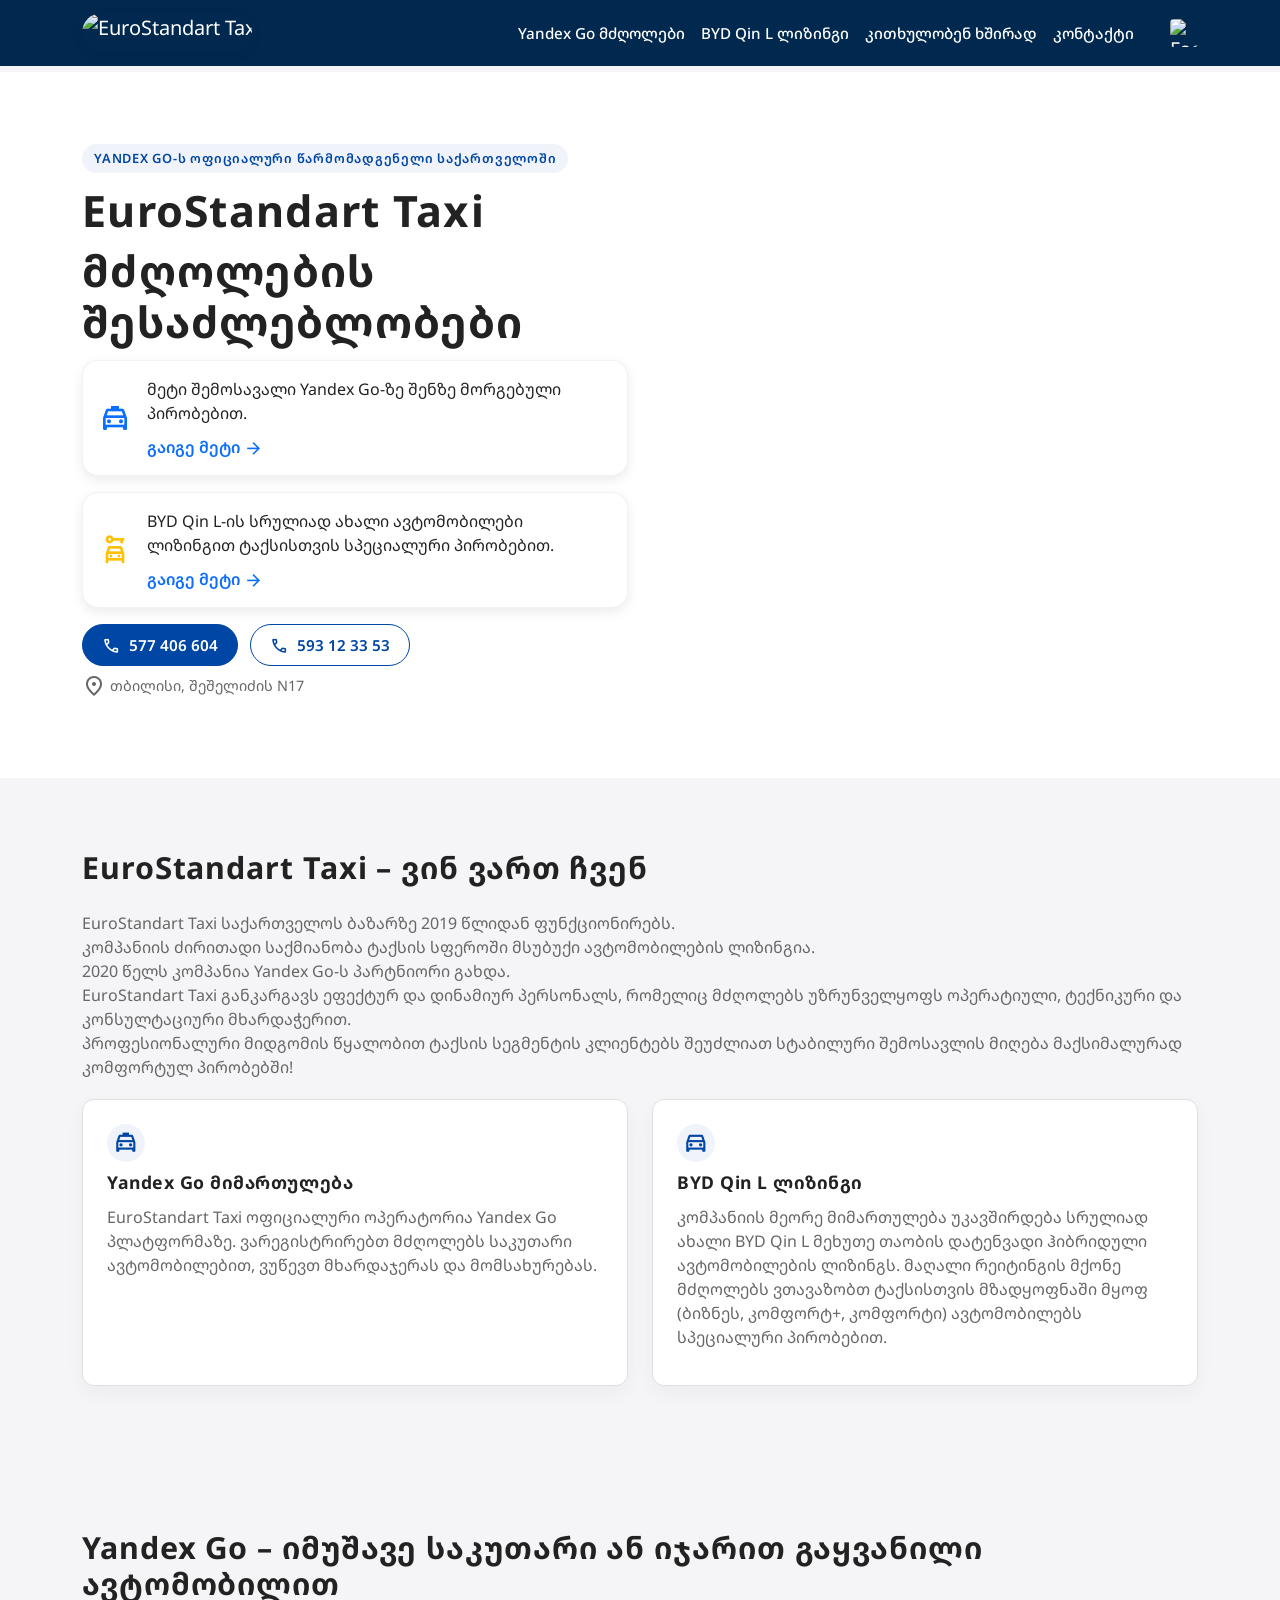
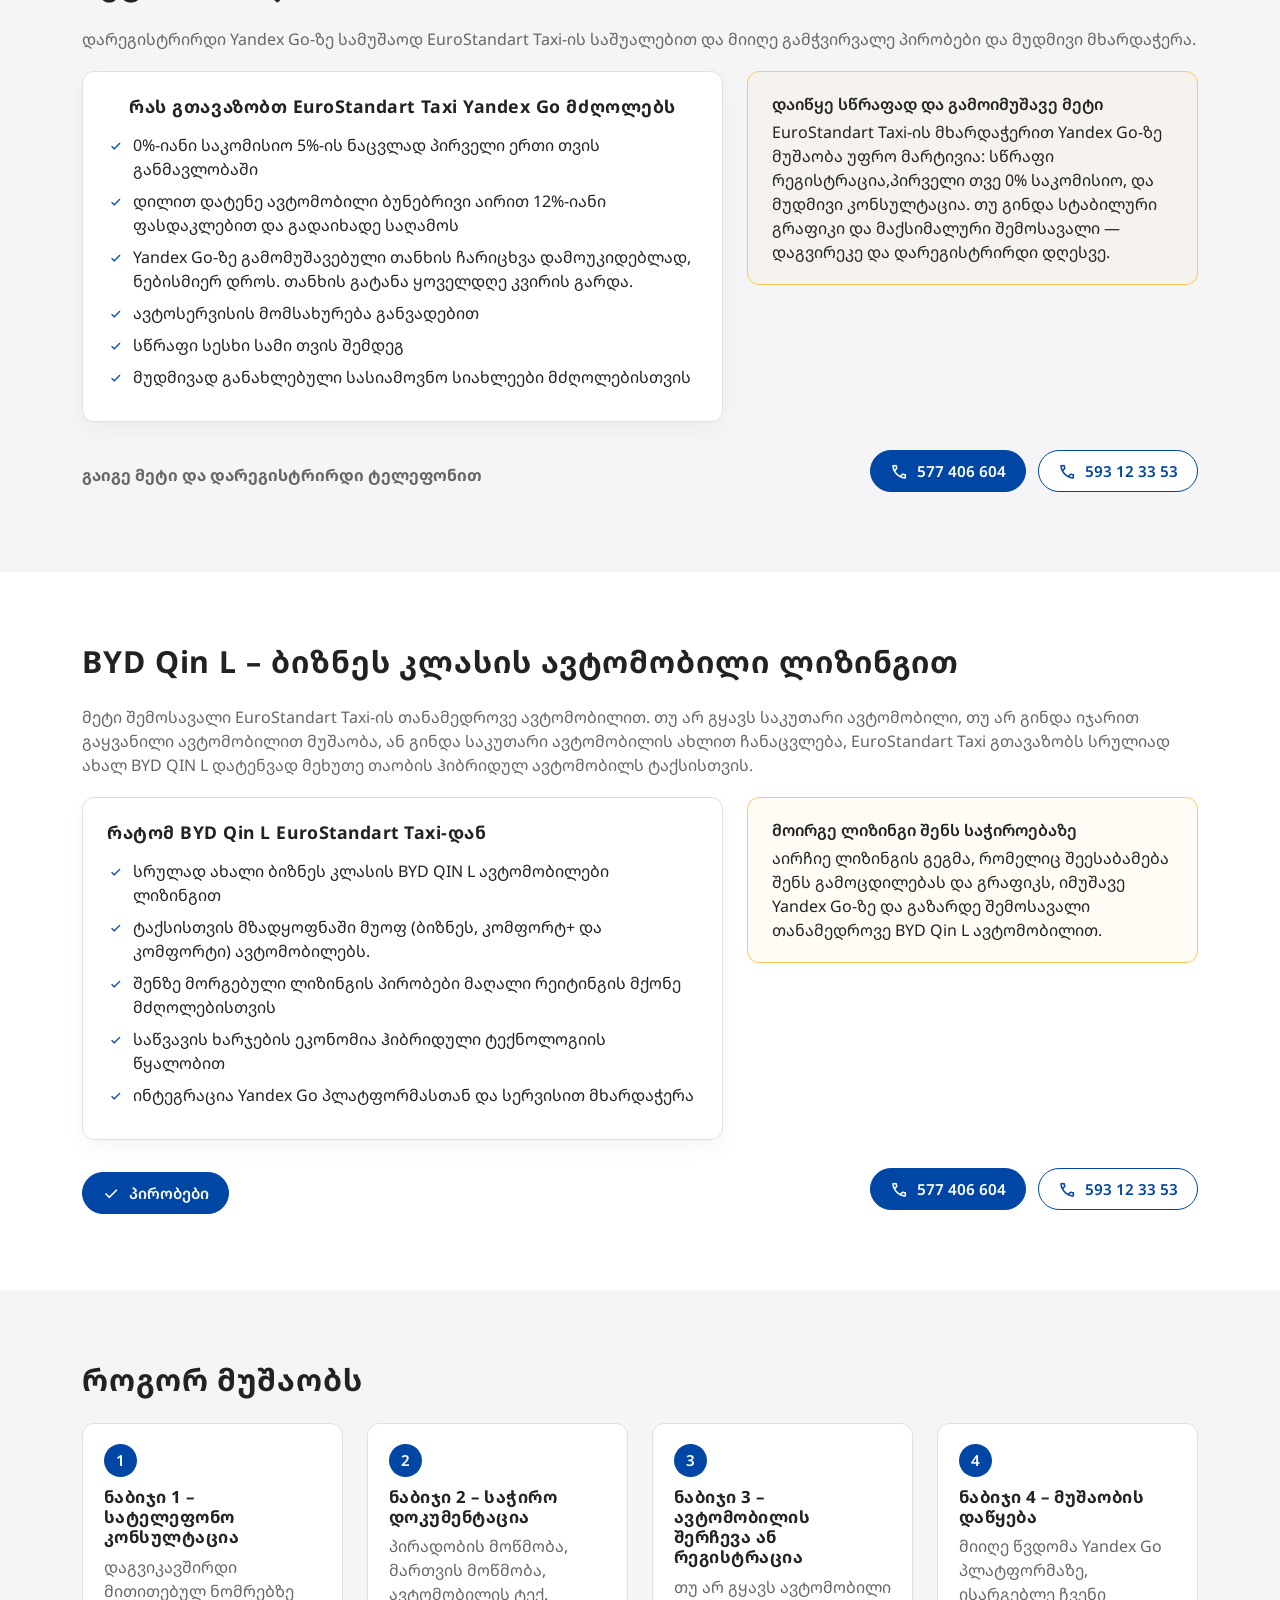
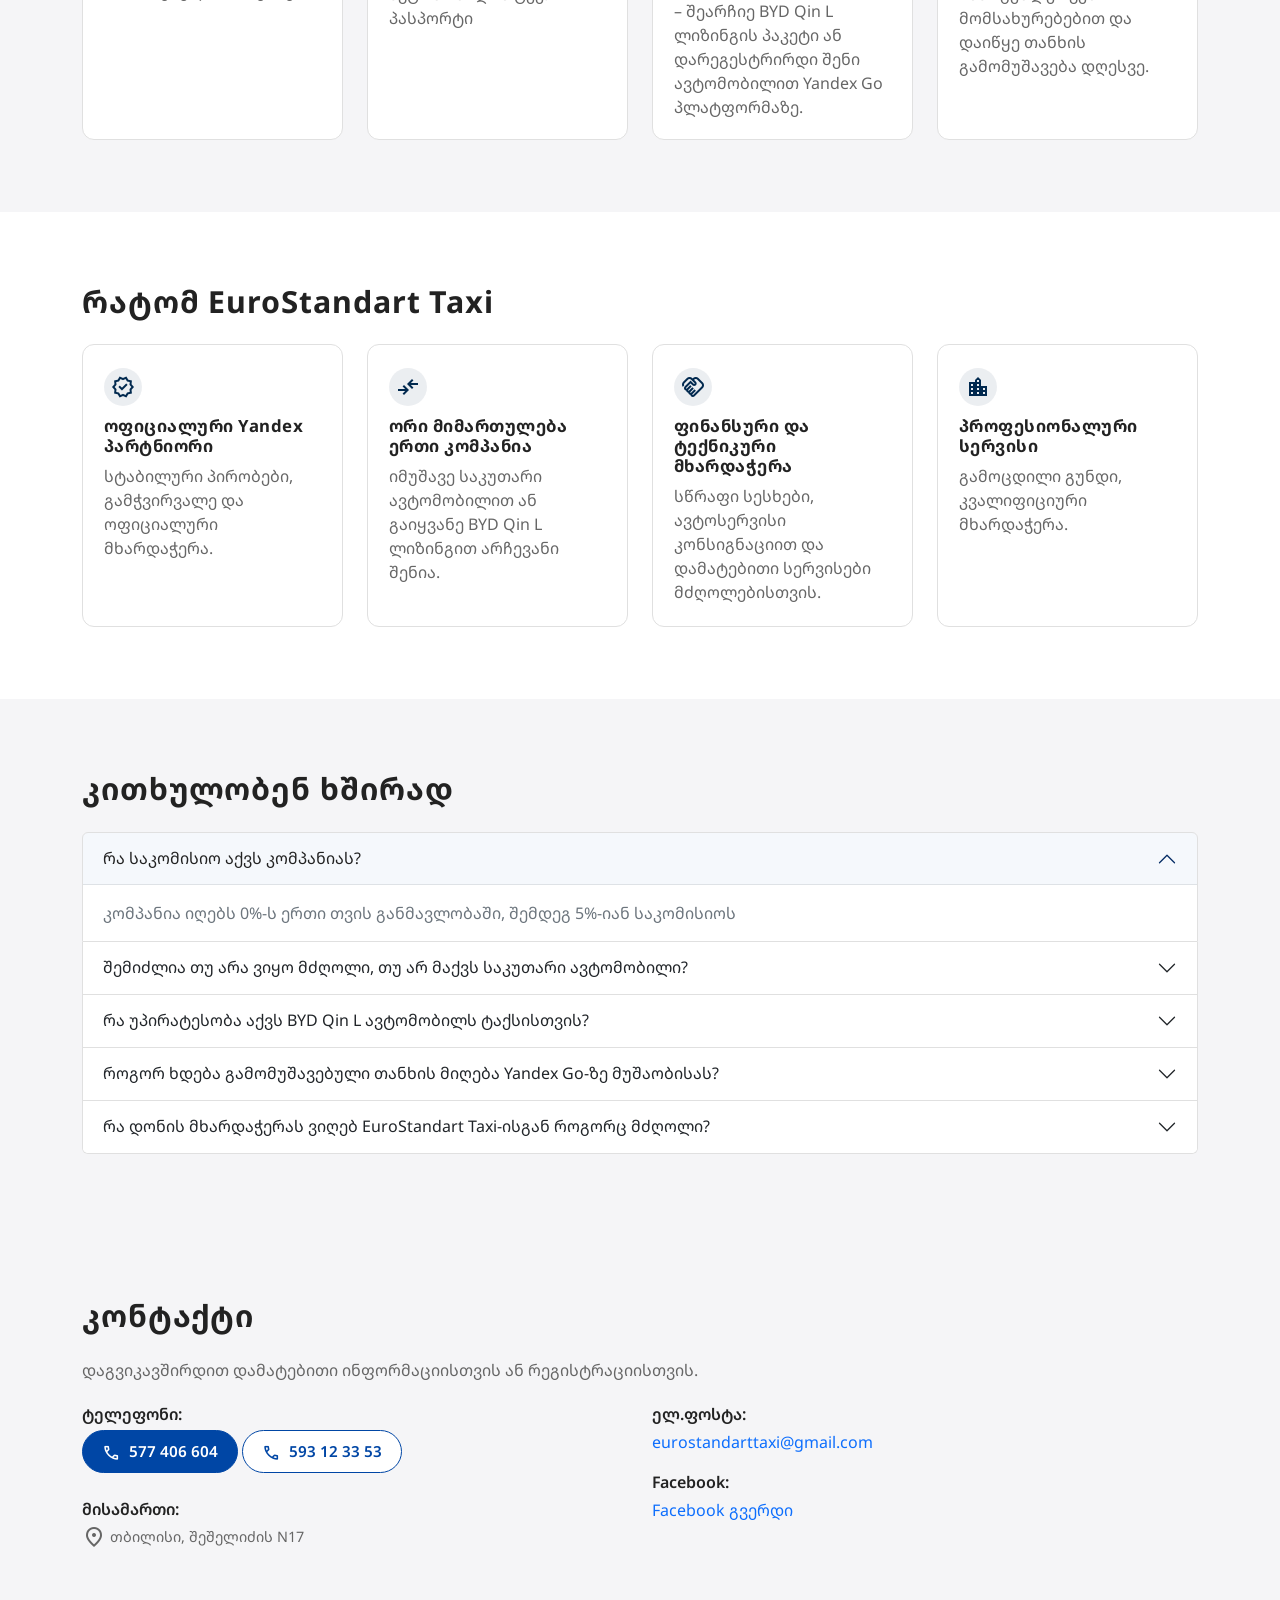
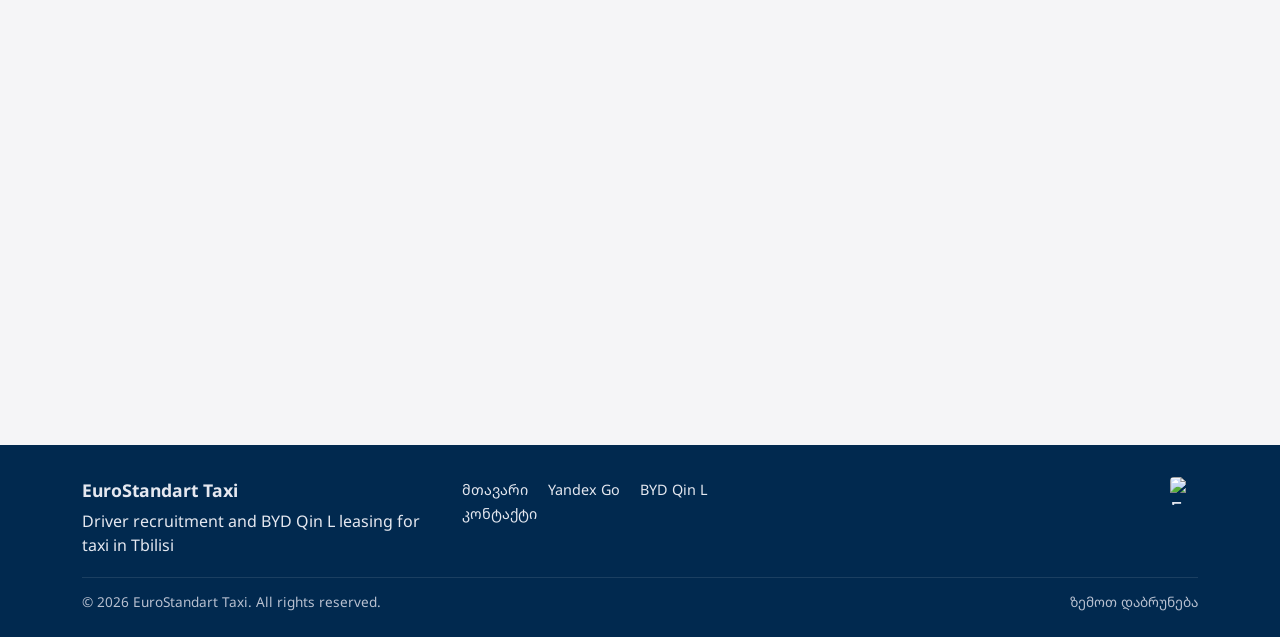
==== commit 38e78e3c: "add favicon.ico" ====
--- a/index.html
+++ b/index.html
@@ -44,9 +44,9 @@
     </script>
 
     <link rel="canonical" href="https://eurostandarttaxi.com/">
-    <link rel="icon" type="image/png" href="https://cdn.breba.app/eurostandart/e3154ddc-b0b3-4aa0-a9b7-20b49b557262/assets/favicon.png">
-    <link rel="icon" type="image/png"  sizes="16x16" href="https://cdn.breba.app/eurostandart/e3154ddc-b0b3-4aa0-a9b7-20b49b557262/assets/favicon-32x32.png">
+    <link rel="icon" href="/favicon.ico" id="favicon" sizes="any"/>
     <link rel="icon" type="image/png" sizes="16x16" href="https://cdn.breba.app/eurostandart/e3154ddc-b0b3-4aa0-a9b7-20b49b557262/assets/favicon-16x16.png">
+    <link rel="icon" type="image/png"  sizes="32x32" href="https://cdn.breba.app/eurostandart/e3154ddc-b0b3-4aa0-a9b7-20b49b557262/assets/favicon-32x32.png">
     <link rel="icon" type="image/png" sizes="48x48" href="https://cdn.breba.app/eurostandart/e3154ddc-b0b3-4aa0-a9b7-20b49b557262/assets/favicon-48x48.png">
     <link rel="icon" type="image/png" sizes="180x180" href="https://cdn.breba.app/eurostandart/e3154ddc-b0b3-4aa0-a9b7-20b49b557262/assets/apple-touch-icon.png">
     <link rel="icon" type="image/png" sizes="192x192" href="https://cdn.breba.app/eurostandart/e3154ddc-b0b3-4aa0-a9b7-20b49b557262/assets/android-chrome-192x192.png">
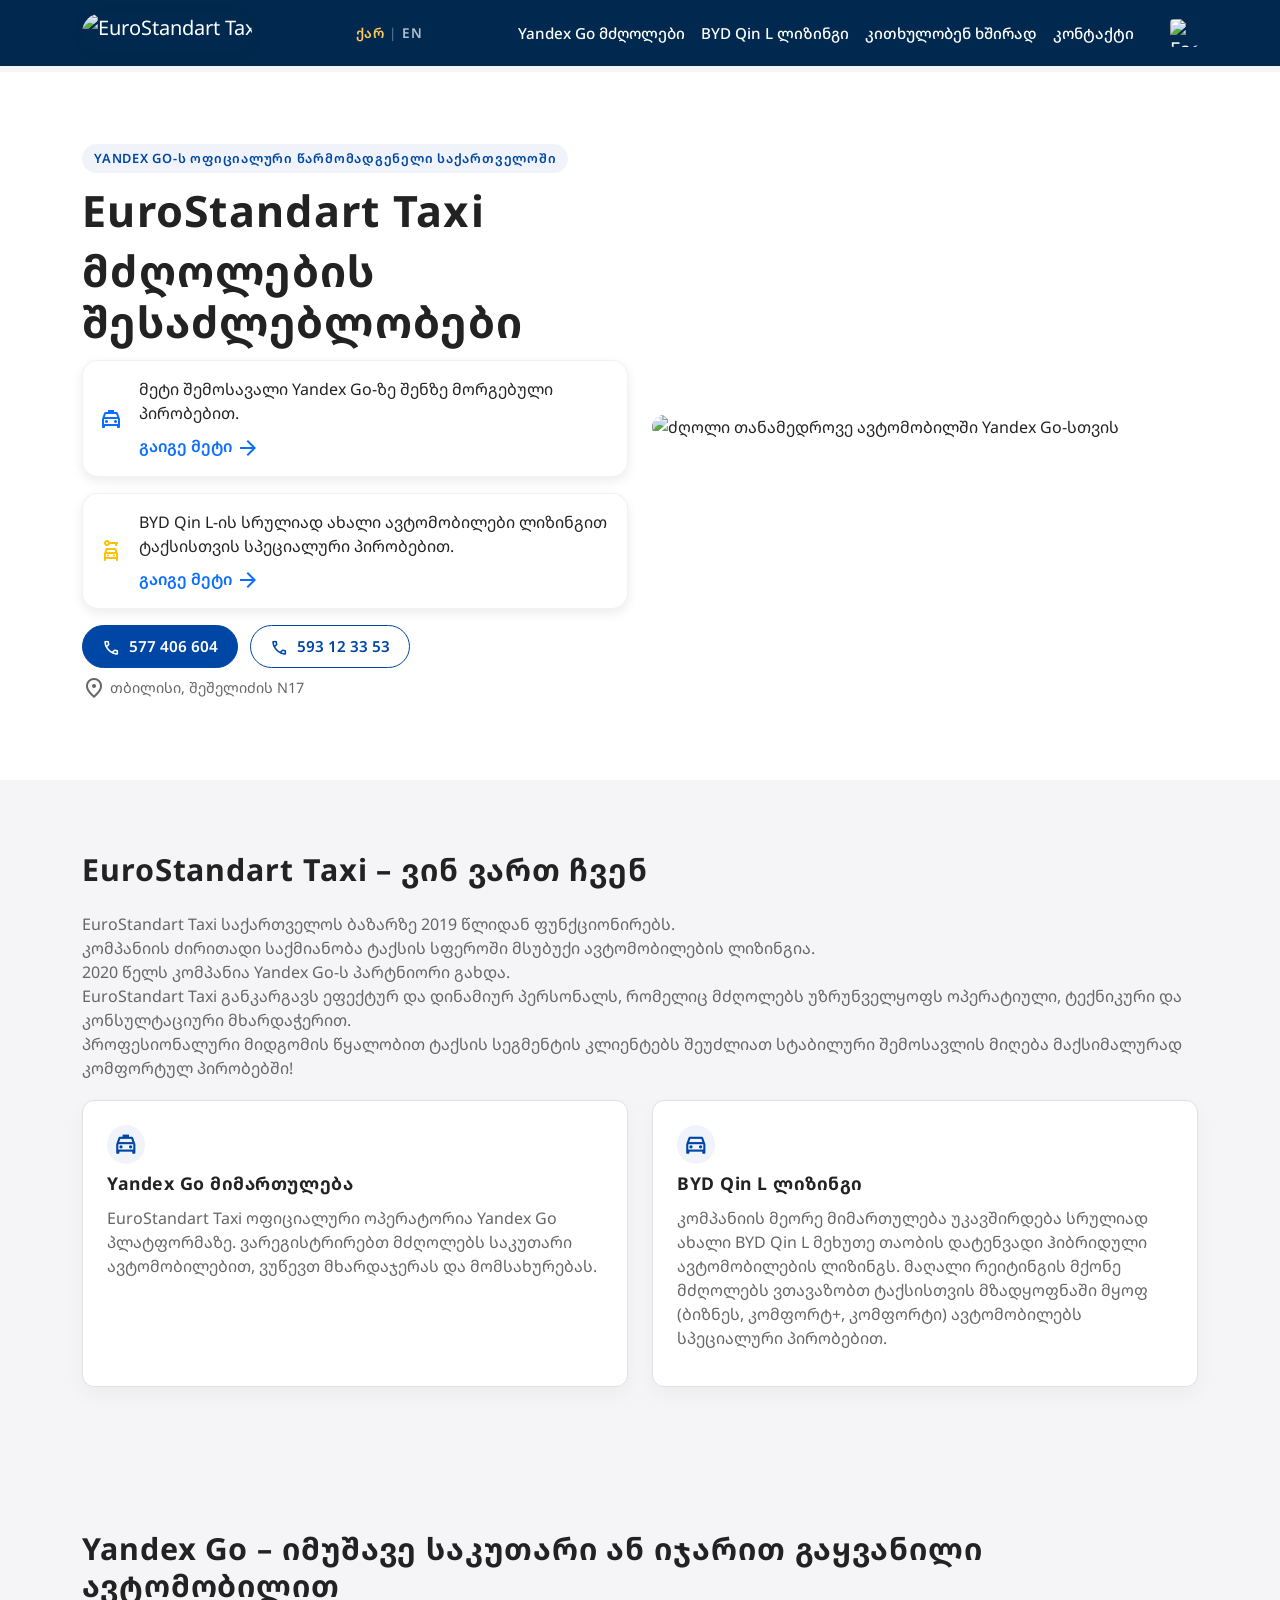
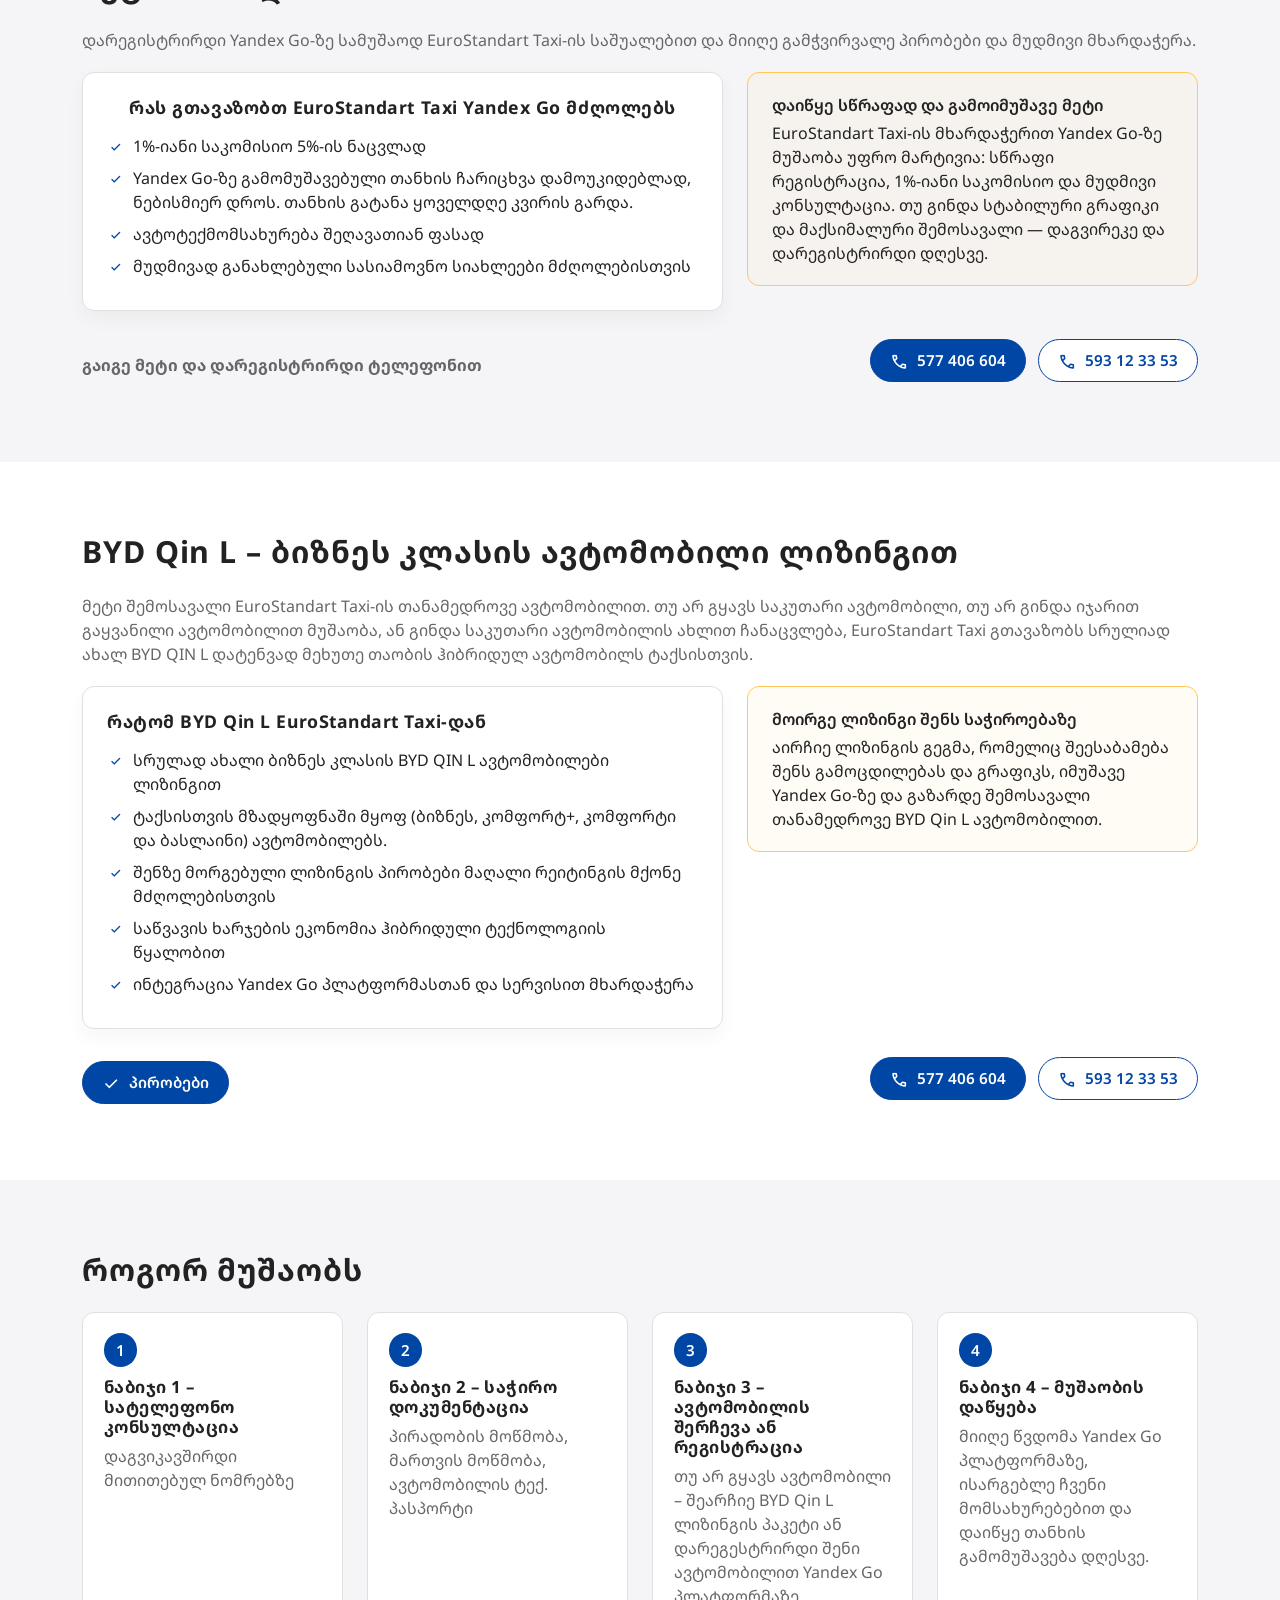
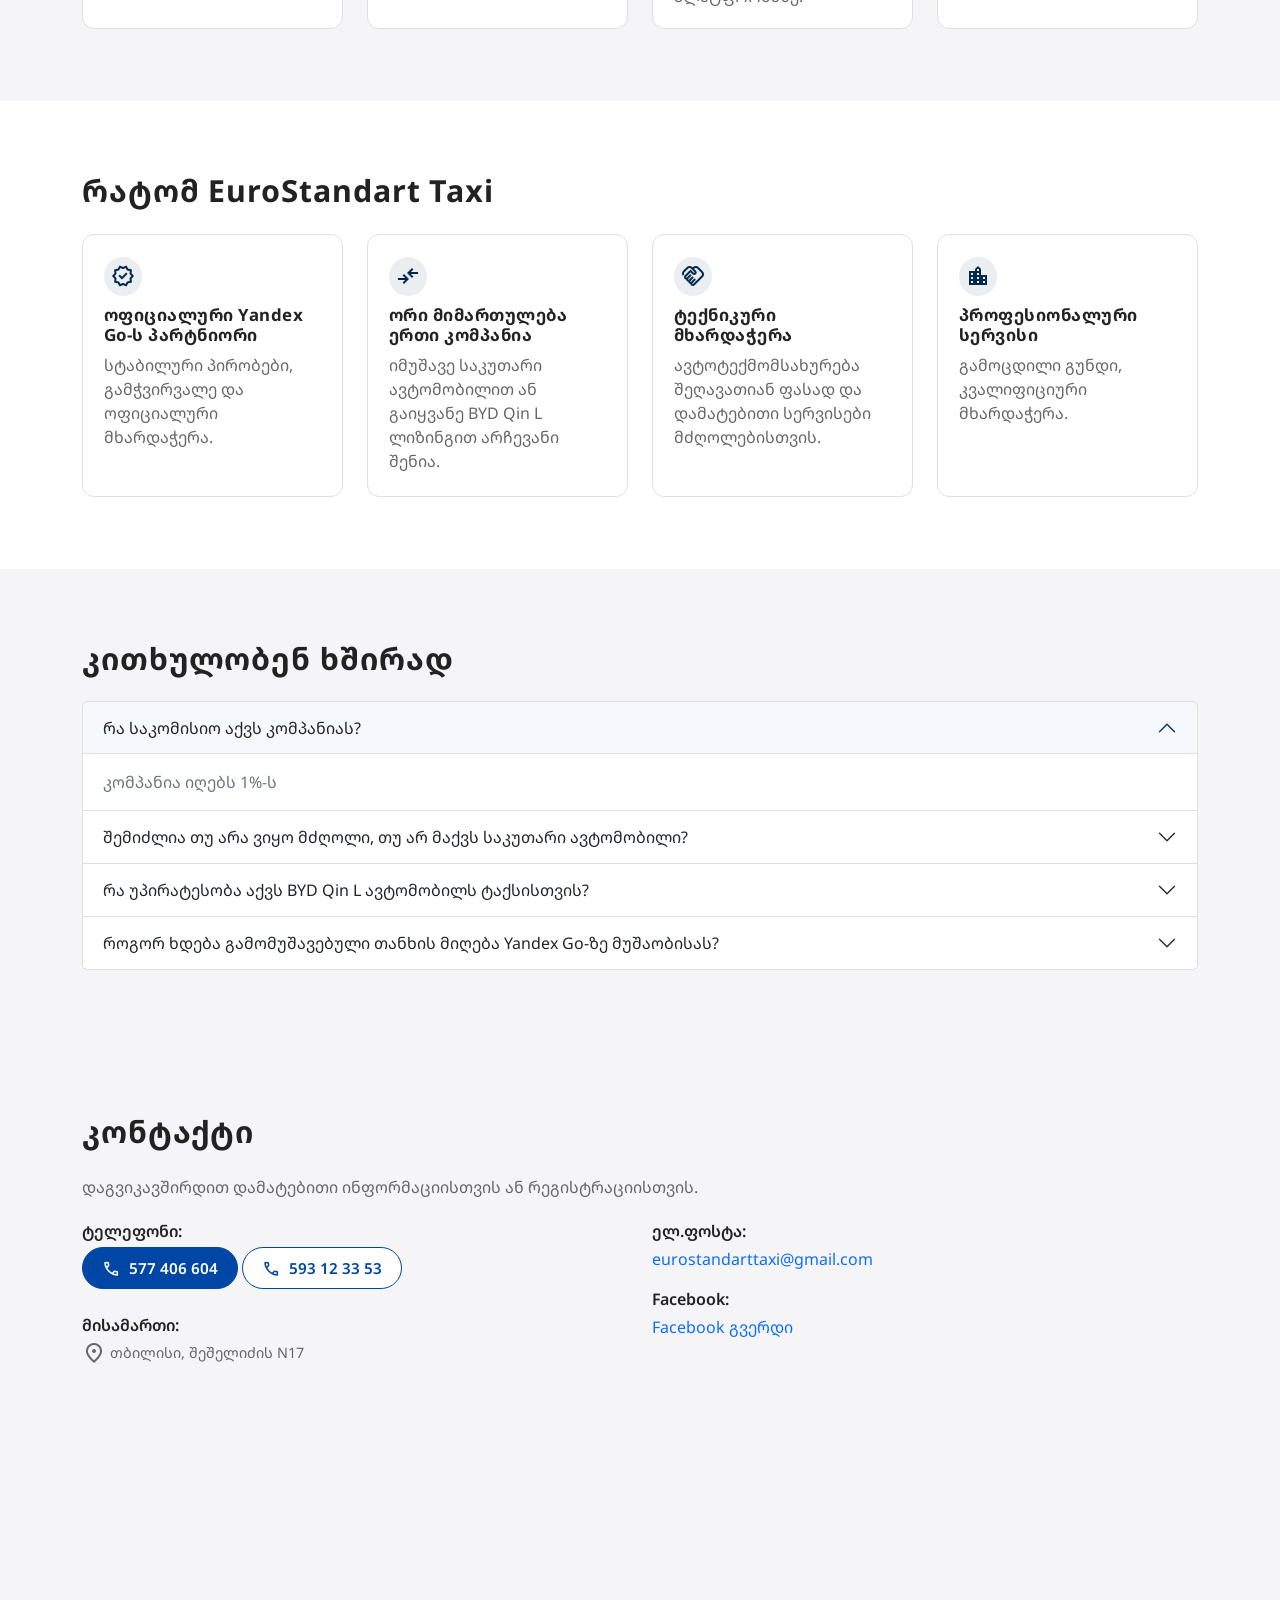
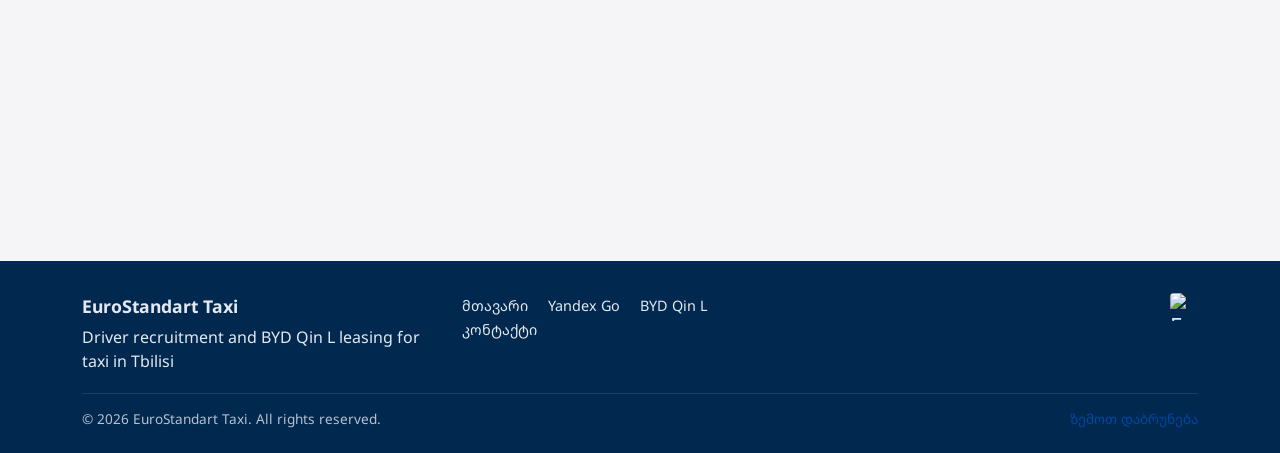
==== commit f520942c: "Update files" ====
--- a/index.html
+++ b/index.html
@@ -44,627 +44,91 @@
     </script>
 
     <link rel="canonical" href="https://eurostandarttaxi.com/">
-    <link rel="icon" href="/favicon.ico" id="favicon" sizes="any"/>
-    <link rel="icon" type="image/png" sizes="16x16" href="https://cdn.breba.app/eurostandart/e3154ddc-b0b3-4aa0-a9b7-20b49b557262/assets/favicon-16x16.png">
-    <link rel="icon" type="image/png"  sizes="32x32" href="https://cdn.breba.app/eurostandart/e3154ddc-b0b3-4aa0-a9b7-20b49b557262/assets/favicon-32x32.png">
-    <link rel="icon" type="image/png" sizes="48x48" href="https://cdn.breba.app/eurostandart/e3154ddc-b0b3-4aa0-a9b7-20b49b557262/assets/favicon-48x48.png">
-    <link rel="icon" type="image/png" sizes="180x180" href="https://cdn.breba.app/eurostandart/e3154ddc-b0b3-4aa0-a9b7-20b49b557262/assets/apple-touch-icon.png">
-    <link rel="icon" type="image/png" sizes="192x192" href="https://cdn.breba.app/eurostandart/e3154ddc-b0b3-4aa0-a9b7-20b49b557262/assets/android-chrome-192x192.png">
-    <link rel="icon" type="image/png" sizes="512x512" href="https://cdn.breba.app/eurostandart/e3154ddc-b0b3-4aa0-a9b7-20b49b557262/assets/android-chrome-512x512.png">
-
-    <!-- Bootstrap CSS -->
-    <link href="https://cdn.jsdelivr.net/npm/bootstrap@5.3.8/dist/css/bootstrap.min.css" rel="stylesheet">
-
-    <!-- Google Fonts & Icons -->
-    <link rel="preconnect" href="https://fonts.googleapis.com">
-    <link rel="preconnect" href="https://fonts.gstatic.com" crossorigin>
-    <link rel="stylesheet" href="https://fonts.googleapis.com/css2?family=Noto+Sans+Georgian:wght@400;500;700&family=Inter:wght@400;500;600;700&display=swap">
-
-    <link rel="stylesheet"
-      href="https://fonts.googleapis.com/css2?family=Material+Symbols+Outlined:opsz,wght,FILL,GRAD@20..48,300..500,0..1,-50..200&icon_names=arrow_forward,call,car_rental,close,compare_arrows,directions_car,done,handshake,local_taxi,location_city,location_on,menu,verified&display=swap">
-
-    <!-- Google tag (gtag.js) -->
-    <script async src="https://www.googletagmanager.com/gtag/js?id=G-PTKBJEPG6P" nonce="MzgxODY5NDI5NCwyMDkzMjE5OTgy"></script>
-    <script nonce="MzgxODY5NDI5NCwyMDkzMjE5OTgy">
-      window.dataLayer = window.dataLayer || [];
-      function gtag(){dataLayer.push(arguments);}
-      gtag('js', new Date());
-
-      gtag('config', 'G-PTKBJEPG6P');
-    </script>
-
-    <style>
-        :root {
-            --color-primary: #0046A5;
-            --color-primary-hover: #145CCB;
-            --color-secondary: #FFC857;
-            --color-bg: #F5F5F7;
-            --color-surface: #FFFFFF;
-            --color-text-main: #222222;
-            --color-text-muted: #666666;
-            --color-nav-footer: #01294F;
-            --color-border: #E0E0E0;
-
-            --radius-sm: 0.5rem;
-            --radius-md: 0.75rem;
-            --shadow-soft: 0 8px 20px rgba(0, 0, 0, 0.04);
-        }
-
-        * {
-            box-sizing: border-box;
-        }
-
-        html {
-            scroll-behavior: smooth;
-        }
-
-        body {
-            font-family: "Noto Sans Georgian", "Inter", system-ui, -apple-system, BlinkMacSystemFont, "Segoe UI", sans-serif;
-            background-color: var(--color-bg);
-            color: var(--color-text-main);
-            margin: 0;
-            padding-top: 4rem;
-        }
-
-        @media (min-width: 992px) {
-            body {
-                padding-top: 4.5rem;
-            }
-        }
-
-        h1, h2, h3, h4, h5 {
-            font-weight: 700;
-            letter-spacing: 0.03em;
-        }
-
-        p {
-            margin-bottom: 0.75rem;
-        }
-
-        a {
-            color: var(--color-primary);
-            text-decoration: none;
-        }
-
-        a:hover {
-            color: var(--color-primary-hover);
-            text-decoration: none;
-        }
-
-        .section {
-            scroll-margin-top: 5rem;
-            padding-top: 3rem;
-            padding-bottom: 3rem;
-        }
-
-        @media (max-width: 575.98px) {
-            .hero-section {
-                padding-top: 0.875rem !important; /* 14px */
-            }
-        }
-
-        @media (min-width: 992px) {
-            .section {
-                padding-top: 4.5rem;
-                padding-bottom: 4.5rem;
-            }
-        }
-
-        .section-bg-light {
-            background-color: var(--color-bg);
-        }
-
-        .section-bg-surface {
-            background-color: var(--color-surface);
-        }
-
-        .section-title {
-            font-size: 1.6rem;
-            margin-bottom: 1.5rem;
-        }
-
-        @media (min-width: 992px) {
-            .section-title {
-                font-size: 1.9rem;
-            }
-        }
-
-        .material-symbols-outlined {
-            font-variation-settings: 'FILL' 0, 'wght' 400, 'GRAD' 0, 'opsz' 24;
-            vertical-align: middle;
-        }
-
-        /* Navbar */
-        .navbar-custom {
-            background-color: var(--color-nav-footer);
-        }
-
-        .navbar-custom .navbar-brand,
-        .navbar-custom .nav-link {
-            color: #FFFFFF;
-        }
-
-        .navbar-custom .nav-link {
-            font-size: 0.95rem;
-            font-weight: 500;
-        }
-
-        .navbar-custom .nav-link:hover,
-        .navbar-custom .nav-link:focus,
-        .navbar-custom .nav-link.active {
-            color: var(--color-secondary);
-        }
-
-        .navbar-brand-text {
-            display: none;
-        }
-
-        .navbar-logo {
-            height: 32px;
-            width: auto;
-        }
-
-        .navbar-logo-wrapper {
-            position: relative;
-            z-index: 2;
-        }
-
-        .navbar-logo-large {
-            width: 170px;
-            height: 40px;
-            max-width: 100%;
-            min-width: 0;
-            min-height: 0;
-            border-radius: 2rem;
-            object-fit: cover;
-            box-shadow: 0 2px 12px rgba(0,0,0,0.08);
-            border: none;
-            background: transparent;
-            display: block;
-            position: static;
-            transition: box-shadow 0.2s;
-        }
-        @media (max-width: 575.98px) {
-            .navbar-logo-large {
-                width: 120px;
-                height: 32px;
-                min-width: 0;
-                min-height: 0;
-                position: static;
-                margin-right: 0.5rem;
-                border-radius: 2rem;
-            }
-            .navbar-logo-wrapper {
-                min-width: 0;
-                min-height: 0;
-                position: static !important;
-            }
-        }
-
-        .navbar-custom {
-            overflow: visible;
-        }
-
-        .navbar-toggler {
-            border-color: rgba(255, 255, 255, 0.3);
-        }
-
-        .navbar-toggler-icon {
-            background-image: none;
-        }
-
-        .navbar-toggler-icon::before {
-            content: "menu";
-            font-family: "Material Symbols Outlined";
-            color: #FFFFFF;
-            font-size: 1.6rem;
-            display: block;
-        }
-
-        .nav-social-links a {
-            color: #FFFFFF;
-            margin-left: 0.75rem;
-            font-size: 1.2rem;
-            display: inline-flex;
-            align-items: center;
-        }
-
-        .nav-social-links a:hover {
-            color: var(--color-secondary);
-        }
-
-        .facebook-icon {
-            width: 28px;
-            height: 28px;
-            display: inline-block;
-            border-radius: 4px;
-            background: transparent;
-        }
-
-        /* Hero */
-        .hero-section {
-            background-color: #fff;
-        }
-
-        .hero-badge {
-            display: inline-flex;
-            align-items: center;
-            padding: 0.3rem 0.75rem;
-            border-radius: 999px;
-            background-color: rgba(0, 70, 165, 0.06);
-            color: var(--color-primary);
-            font-size: 0.8rem;
-            font-weight: 600;
-            letter-spacing: 0.06em;
-            text-transform: uppercase;
-            margin-bottom: 0.75rem;
-        }
-
-        .hero-title {
-            font-size: 2rem;
-            margin-bottom: 0.75rem;
-        }
-
-        @media (min-width: 992px) {
-            .hero-title {
-                font-size: 2.7rem;
-            }
-        }
-
-        .hero-subtitle {
-            font-size: 1rem;
-            color: var(--color-text-muted);
-            margin-bottom: 1.25rem;
-        }
-
-        @media (min-width: 992px) {
-            .hero-subtitle {
-                font-size: 1.05rem;
-            }
-        }
-
-        .hero-contact-label {
-            font-weight: 600;
-            margin-bottom: 0.5rem;
-        }
-
-        .hero-phone-group {
-            display: flex;
-            flex-wrap: wrap;
-            gap: 0.75rem;
-            margin-bottom: 0.5rem;
-        }
-
-        .btn-primary-custom {
-            background-color: var(--color-primary);
-            border-color: var(--color-primary);
-            color: #FFFFFF;
-            border-radius: 999px;
-            padding: 0.55rem 1.2rem;
-            font-weight: 600;
-            font-size: 0.95rem;
-        }
-
-        .btn-primary-custom:hover,
-        .btn-primary-custom:focus {
-            background-color: var(--color-primary-hover);
-            border-color: var(--color-primary-hover);
-            color: #FFFFFF;
-        }
-
-        .btn-outline-primary-custom {
-            background-color: #FFFFFF;
-            border-color: var(--color-primary);
-            color: var(--color-primary);
-            border-radius: 999px;
-            padding: 0.55rem 1.2rem;
-            font-weight: 600;
-            font-size: 0.95rem;
-        }
-
-        .btn-outline-primary-custom:hover,
-        .btn-outline-primary-custom:focus {
-            background-color: rgba(0, 70, 165, 0.06);
-            border-color: var(--color-primary-hover);
-            color: var(--color-primary-hover);
-        }
-
-        .btn-icon-left .material-symbols-outlined {
-            margin-right: 0.3rem;
-            font-size: 1.15rem;
-        }
-
-        .hero-location {
-            font-size: 0.9rem;
-            color: var(--color-text-muted);
-            display: flex;
-            align-items: center;
-            gap: 0.25rem;
-        }
-
-        .hero-image {
-            border-radius: var(--radius-md);
-            width: 100%;
-            height: auto;
-        }
-
-        /* Cards and common */
-        .info-card {
-            background-color: var(--color-surface);
-            border-radius: var(--radius-md);
-            border: 1px solid var(--color-border);
-            box-shadow: var(--shadow-soft);
-            padding: 1.5rem;
-            height: 100%;
-        }
-
-        .info-card-title {
-            font-size: 1.1rem;
-            margin-bottom: 0.75rem;
-        }
-
-        .info-card-icon {
-            width: 2.4rem;
-            height: 2.4rem;
-            border-radius: 999px;
-            background-color: rgba(0, 70, 165, 0.06);
-            display: inline-flex;
-            align-items: center;
-            justify-content: center;
-            margin-bottom: 0.6rem;
-            color: var(--color-primary);
-        }
-
-        .info-card-icon .material-symbols-outlined {
-            font-size: 1.6rem;
-        }
-
-        .muted-text {
-            color: var(--color-text-muted);
-        }
-
-        .list-check {
-            list-style: none;
-            padding-left: 0;
-            margin-bottom: 0;
-        }
-
-        .list-check li {
-            position: relative;
-            padding-left: 1.6rem;
-            margin-bottom: 0.5rem;
-        }
-
-        .list-check li::before {
-            content: "done";
-            font-family: "Material Symbols Outlined";
-            position: absolute;
-            left: 0;
-            top: 0.05rem;
-            font-size: 1.1rem;
-            color: var(--color-primary);
-        }
-
-        .highlight-box {
-            border-radius: var(--radius-md);
-            border: 1px solid var(--color-secondary);
-            background-color: rgba(255, 200, 87, 0.05);
-            padding: 1.25rem 1.5rem;
-        }
-
-        .highlight-box-strong {
-            font-weight: 600;
-        }
-
-        /* Steps */
-        .steps-row {
-            row-gap: 1.5rem;
-        }
-
-        .step-card {
-            background-color: var(--color-surface);
-            border-radius: var(--radius-md);
-            border: 1px solid var(--color-border);
-            padding: 1.25rem 1.3rem;
-            height: 100%;
-        }
-
-        .step-number {
-            display: inline-flex;
-            align-items: center;
-            justify-content: center;
-            width: 2.1rem;
-            height: 2.1rem;
-            border-radius: 999px;
-            background-color: var(--color-primary);
-            color: #FFFFFF;
-            font-size: 0.95rem;
-            font-weight: 600;
-            margin-bottom: 0.6rem;
-        }
-
-        .step-title {
-            font-size: 1.05rem;
-            margin-bottom: 0.45rem;
-        }
-
-        /* Benefits */
-        .benefit-card {
-            background-color: var(--color-surface);
-            border-radius: var(--radius-md);
-            border: 1px solid var(--color-border);
-            padding: 1.4rem 1.3rem;
-            height: 100%;
-        }
-
-        .benefit-title {
-            font-size: 1.05rem;
-            margin-bottom: 0.5rem;
-        }
-
-        .benefit-icon {
-            width: 2.4rem;
-            height: 2.4rem;
-            border-radius: 999px;
-            background-color: rgba(1, 41, 79, 0.08);
-            display: inline-flex;
-            align-items: center;
-            justify-content: center;
-            margin-bottom: 0.6rem;
-            color: var(--color-nav-footer);
-        }
-
-        /* FAQ */
-        .faq-section {
-            background-color: var(--color-bg);
-        }
-
-        .accordion-button:not(.collapsed) {
-            background-color: rgba(0, 70, 165, 0.04);
-            color: var(--color-text-main);
-        }
-
-        .accordion-button:focus {
-            box-shadow: 0 0 0 0.15rem rgba(0, 70, 165, 0.25);
-        }
-
-        .accordion-item {
-            border-color: var(--color-border);
-        }
-
-
-        /* Footer */
-        .footer {
-            background-color: var(--color-nav-footer);
-            color: #E5E8F0;
-            padding-top: 2rem;
-            padding-bottom: 1.5rem;
-        }
-
-        .footer-brand {
-            font-weight: 700;
-            font-size: 1.1rem;
-            margin-bottom: 0.35rem;
-        }
-
-        .footer-nav a {
-            color: #E5E8F0;
-            font-size: 0.9rem;
-            margin-right: 1rem;
-        }
-
-        .footer-nav a:hover {
-            color: var(--color-secondary);
-        }
-
-        .footer-social a {
-            color: #E5E8F0;
-            font-size: 1.4rem;
-            margin-left: 0.75rem;
-            display: inline-flex;
-            align-items: center;
-        }
-
-        .footer-social a:hover {
-            color: var(--color-secondary);
-        }
-
-        .footer-social .facebook-icon {
-            width: 28px;
-            height: 28px;
-            display: inline-block;
-            border-radius: 4px;
-            background: transparent;
-        }
-
-        .footer-bottom {
-            border-top: 1px solid rgba(255, 255, 255, 0.1);
-            margin-top: 1.25rem;
-            padding-top: 0.9rem;
-            font-size: 0.85rem;
-            color: #B8C0D0;
-        }
-
-        /* Utility spacing adjustments */
-        .mb-3-5 {
-            margin-bottom: 1.25rem;
-        }
-
-        .mb-4-5 {
-            margin-bottom: 1.75rem;
-        }
-
-        .text-main {
-            color: var(--color-text-main) !important;
-        }
-        .cta-card-hover {
-            cursor: pointer;
-            transition: box-shadow 0.15s, border-color 0.15s;
-        }
-        .cta-card-hover:hover, .cta-card-hover:focus {
-            box-shadow: 0 4px 24px rgba(0,70,165,0.13);
-            border-color: var(--color-primary-hover);
-        }
-        /* Contact Map Max Height */
-        .contact-map-embed {
-            max-height: 400px;
-        }
-
-        .cta-card {
-            border: 1px solid rgba(0, 0, 0, 0.05);
-            background: var(--color-surface);
-            border-radius: 1rem;
-            box-shadow: 0 4px 12px rgba(0, 0, 0, 0.08);
-            transition:
-                box-shadow 0.18s cubic-bezier(.4,2,.6,1),
-                transform 0.18s cubic-bezier(.4,2,.6,1);
-        }
-        .cta-card:hover, .cta-card:focus-within {
-            box-shadow: 0 8px 32px rgba(0,70,165,0.10);
-            border-color: rgba(0, 0, 0, 0.05);
-            transform: translateY(-0.25rem) scale(1.025);
-        }
-        .cta-card.cta-card-yellow:hover, .cta-card.cta-card-yellow:focus-within {
-            border-color: rgba(0, 0, 0, 0.05);
-        }
-        .cta-icon {
-            flex-shrink: 0;
-            display: flex;
-            align-items: center;
-            justify-content: center;
-        }
-        .cta-card a {
-            text-decoration: none;
-            transition: color 0.15s;
-        }
-        .cta-card a:hover, .cta-card a:focus {
-            color: var(--color-primary-hover);
-        }
-    </style>
-    <style>
-        /* Modal close button with icon and text */
-        .modal-header .btn-close {
-            background: none;
-            border: none;
-            font-size: 1rem;
-            color: var(--color-text-main);
-            padding: 0.25rem 0.5rem;
-            display: flex;
-            align-items: center;
-            gap: 0.25rem;
-        }
-        .modal-header .btn-close .material-symbols-outlined {
-            font-size: 1.3rem;
-        }
-        .modal-header .btn-close:focus {
-            outline: 2px solid var(--color-primary);
-        }
-        @media (max-width: 575.98px) {
-            .modal-content {
-                border-radius: 0.75rem;
-            }
-        }
-    </style>
+    <!-- Hreflang -->
+<link rel="alternate" hreflang="ka" href="https://eurostandarttaxi.com/">
+<link rel="alternate" hreflang="en" href="https://eurostandarttaxi.com/en/">
+<link rel="alternate" hreflang="x-default" href="https://eurostandarttaxi.com/">
+
+<link rel="icon" href="/favicon.ico" id="favicon" sizes="any"/>
+<link rel="icon" type="image/png" sizes="16x16" href="https://cdn.breba.app/eurostandart/e3154ddc-b0b3-4aa0-a9b7-20b49b557262/assets/favicon-16x16.png">
+<link rel="icon" type="image/png" sizes="32x32" href="https://cdn.breba.app/eurostandart/e3154ddc-b0b3-4aa0-a9b7-20b49b557262/assets/favicon-32x32.png">
+<link rel="icon" type="image/png" sizes="48x48" href="https://cdn.breba.app/eurostandart/e3154ddc-b0b3-4aa0-a9b7-20b49b557262/assets/favicon-48x48.png">
+<link rel="icon" type="image/png" sizes="180x180" href="https://cdn.breba.app/eurostandart/e3154ddc-b0b3-4aa0-a9b7-20b49b557262/assets/apple-touch-icon.png">
+<link rel="icon" type="image/png" sizes="192x192" href="https://cdn.breba.app/eurostandart/e3154ddc-b0b3-4aa0-a9b7-20b49b557262/assets/android-chrome-192x192.png">
+<link rel="icon" type="image/png" sizes="512x512" href="https://cdn.breba.app/eurostandart/e3154ddc-b0b3-4aa0-a9b7-20b49b557262/assets/android-chrome-512x512.png">
+
+<!-- Google Fonts & Icons -->
+<link rel="preconnect" href="https://fonts.googleapis.com">
+<link rel="preconnect" href="https://fonts.gstatic.com" crossorigin>
+
+<!-- Render-blocking CSS to avoid layout shift -->
+<link rel="stylesheet" href="https://cdn.jsdelivr.net/npm/bootstrap@5.3.8/dist/css/bootstrap.min.css">
+<link rel="stylesheet" href="/styles.css?v=084813b9">
+
+<!-- Non-blocking font stylesheets -->
+<link rel="preload" href="https://fonts.googleapis.com/css2?family=Noto+Sans+Georgian:wght@400;500;600;700&family=Inter:wght@400;500;600;700&display=swap" as="style" onload="this.onload=null;this.rel='stylesheet'">
+<link rel="preload" href="https://fonts.googleapis.com/css2?family=Material+Symbols+Outlined:opsz,wght,FILL,GRAD@20..48,300..500,0..1,-50..200&icon_names=arrow_forward,call,car_rental,close,compare_arrows,directions_car,done,handshake,local_taxi,location_city,location_on,menu,verified&display=swap" as="style" onload="this.onload=null;this.rel='stylesheet'">
+<noscript>
+  <link rel="stylesheet" href="https://fonts.googleapis.com/css2?family=Noto+Sans+Georgian:wght@400;500;600;700&family=Inter:wght@400;500;600;700&display=swap">
+  <link rel="stylesheet" href="https://fonts.googleapis.com/css2?family=Material+Symbols+Outlined:opsz,wght,FILL,GRAD@20..48,300..500,0..1,-50..200&icon_names=arrow_forward,call,car_rental,close,compare_arrows,directions_car,done,handshake,local_taxi,location_city,location_on,menu,verified&display=swap">
+</noscript>
+
+<script nonce="MzgxODY5NDI5NCwyMDkzMjE5OTgy">
+  (function () {
+    var root = document.documentElement;
+    var fallbackDelay = 10000;
+    var fallbackTriggered = false;
+
+    function markReady(className) {
+      root.classList.add(className);
+    }
+
+    function watchFont(fontDescriptor, className) {
+      document.fonts.load(fontDescriptor).then(function () {
+        markReady(className);
+      }).catch(function () {
+        markReady(className);
+      });
+    }
+
+    function markAllReady() {
+      if (fallbackTriggered) {
+        return;
+      }
+
+      fallbackTriggered = true;
+      [
+        'font-icons-ready',
+        'font-nav-ready',
+        'font-hero-600-ready',
+        'font-hero-700-ready'
+      ].forEach(markReady);
+    }
+
+    if (!document.fonts || !document.fonts.load) {
+      window.addEventListener('load', markAllReady, { once: true });
+      return;
+    }
+
+    watchFont('400 1em "Material Symbols Outlined"', 'font-icons-ready');
+    watchFont('500 1em "Noto Sans Georgian"', 'font-nav-ready');
+    watchFont('600 1em "Noto Sans Georgian"', 'font-hero-600-ready');
+    watchFont('700 1em "Noto Sans Georgian"', 'font-hero-700-ready');
+
+    window.addEventListener('load', markAllReady, { once: true });
+    setTimeout(markAllReady, fallbackDelay);
+  })();
+</script>
+
+<!-- Google tag (gtag.js) -->
+<script async src="https://www.googletagmanager.com/gtag/js?id=G-PTKBJEPG6P" nonce="MzgxODY5NDI5NCwyMDkzMjE5OTgy"></script>
+<script nonce="MzgxODY5NDI5NCwyMDkzMjE5OTgy">
+  window.dataLayer = window.dataLayer || [];
+  function gtag(){dataLayer.push(arguments);}
+  gtag('js', new Date());
+
+  gtag('config', 'G-PTKBJEPG6P');
+</script>
 </head>
 <body id="top">
     <!-- Navbar -->
@@ -674,24 +138,31 @@
                 <a class="navbar-brand d-flex align-items-center navbar-logo-wrapper position-relative" href="#home">
                     <img src="https://cdn.breba.app/eurostandart/e3154ddc-b0b3-4aa0-a9b7-20b49b557262/assets/logo-wide.jpeg?v=1" class="navbar-logo-large" alt="EuroStandart Taxi Logo" loading="lazy">
                 </a>
+                <div class="navbar-lang-slot d-flex align-items-center justify-content-center lang-switch">
+                    <span class="lang-switch-active">ქარ</span>
+                    <span class="lang-switch-sep" aria-hidden="true">|</span>
+                    <a href="/en/index.html" class="lang-switch-link">EN</a>
+                </div>
                 <button class="navbar-toggler" type="button" data-bs-toggle="collapse" data-bs-target="#mainNavbar" aria-controls="mainNavbar" aria-expanded="false" aria-label="ნავიგაციის გახსნა">
                     <span class="navbar-toggler-icon"></span>
                 </button>
                 <div class="collapse navbar-collapse" id="mainNavbar">
-                    <ul class="navbar-nav ms-auto mb-2 mb-lg-0">
-                        <li class="nav-item">
-                            <a class="nav-link" href="#yandex-go">Yandex Go მძღოლები</a>
-                        </li>
-                        <li class="nav-item">
-                            <a class="nav-link" href="#leasing">BYD Qin L ლიზინგი</a>
-                        </li>
-                        <li class="nav-item">
-                            <a class="nav-link" href="#faq">კითხულობენ ხშირად</a>
-                        </li>
-                        <li class="nav-item">
-                            <a class="nav-link" href="#contact">კონტაქტი</a>
-                        </li>
-                    </ul>
+                    <div class="ms-lg-auto d-flex flex-column flex-lg-row align-items-lg-center mb-2 mb-lg-0">
+                        <ul class="navbar-nav">
+                            <li class="nav-item">
+                                <a class="nav-link" href="#yandex-go">Yandex Go მძღოლები</a>
+                            </li>
+                            <li class="nav-item">
+                                <a class="nav-link" href="#leasing">BYD Qin L ლიზინგი</a>
+                            </li>
+                            <li class="nav-item">
+                                <a class="nav-link" href="#faq">კითხულობენ ხშირად</a>
+                            </li>
+                            <li class="nav-item">
+                                <a class="nav-link" href="#contact">კონტაქტი</a>
+                            </li>
+                        </ul>
+                    </div>
                     <div class="nav-social-links d-flex align-items-center ms-lg-3 mt-2 mt-lg-0">
                         <a href="https://www.facebook.com/people/Eurostandart-ევროსტანდარტ/61581653968613" aria-label="Facebook" class="facebook-link" rel="noopener" target="_blank">
                             <img src="https://cdn.breba.app/eurostandart/e3154ddc-b0b3-4aa0-a9b7-20b49b557262/assets/Facebook_Logo_Secondary.png" alt="Facebook" class="facebook-icon" width="28" height="28" loading="lazy">
@@ -717,25 +188,25 @@
                         </h1>
                         <div class="d-flex flex-column gap-3 mb-3">
                             <a href="#yandex-go" class="cta-card d-flex align-items-center p-3 bg-white text-decoration-none cta-card-hover" tabindex="0" aria-label="გაიგე მეტი Yandex Go-ზე">
-                                <span class="material-symbols-outlined cta-icon text-primary me-3" aria-hidden="true" style="font-size:2rem;">local_taxi</span>
+                                <span class="material-symbols-outlined cta-icon text-primary me-3 icon-size-lg" aria-hidden="true">local_taxi</span>
                                 <div class="flex-grow-1">
                                     <span class="text-main">მეტი შემოსავალი Yandex Go-ზე შენზე მორგებული პირობებით.</span>
                                     <div class="mt-2">
                                         <span class="link-primary fw-semibold align-middle">
                                             გაიგე მეტი
-                                            <span class="material-symbols-outlined align-middle" style="font-size:1.2rem;">arrow_forward</span>
+                                            <span class="material-symbols-outlined align-middle icon-size-md">arrow_forward</span>
                                         </span>
                                     </div>
                                 </div>
                             </a>
                             <a href="#leasing" class="cta-card cta-card-yellow d-flex align-items-center p-3 bg-white text-decoration-none cta-card-hover" tabindex="0" aria-label="გაიგე მეტი BYD Qin L ლიზინგზე">
-                                <span class="material-symbols-outlined cta-icon text-warning me-3" aria-hidden="true" style="font-size:2rem;">car_rental</span>
+                                <span class="material-symbols-outlined cta-icon text-warning me-3 icon-size-lg" aria-hidden="true">car_rental</span>
                                 <div class="flex-grow-1">
                                     <span class="text-main">BYD Qin L-ის სრულიად ახალი ავტომობილები ლიზინგით ტაქსისთვის სპეციალური პირობებით.</span>
                                     <div class="mt-2">
                                         <span class="link-primary fw-semibold align-middle">
                                             გაიგე მეტი
-                                            <span class="material-symbols-outlined align-middle" style="font-size:1.2rem;">arrow_forward</span>
+                                            <span class="material-symbols-outlined align-middle icon-size-md">arrow_forward</span>
                                         </span>
                                     </div>
                                 </div>
@@ -824,11 +295,9 @@
                         <article class="info-card text-center">
                             <h3 class="info-card-title mb-3">რას გთავაზობთ EuroStandart Taxi Yandex Go მძღოლებს</h3>
                             <ul class="list-check d-inline-block text-start">
-                                <li>0%-იანი საკომისიო 5%-ის ნაცვლად პირველი ერთი თვის განმავლობაში</li>
-                                <li>დილით დატენე ავტომობილი ბუნებრივი აირით 12%-იანი ფასდაკლებით და გადაიხადე საღამოს</li>
+                                <li>1%-იანი საკომისიო 5%-ის ნაცვლად</li>
                                 <li>Yandex Go-ზე გამომუშავებული თანხის ჩარიცხვა დამოუკიდებლად, ნებისმიერ დროს. თანხის გატანა ყოველდღე კვირის გარდა.</li>
-                                <li>ავტოსერვისის მომსახურება განვადებით</li>
-                                <li>სწრაფი სესხი სამი თვის შემდეგ</li>
+                                <li>ავტოტექმომსახურება შეღავათიან ფასად</li>
                                 <li>მუდმივად განახლებული სასიამოვნო სიახლეები მძღოლებისთვის</li>
                             </ul>
                         </article>
@@ -838,7 +307,7 @@
                             <p class="highlight-box-strong mb-1">დაიწყე სწრაფად და გამოიმუშავე მეტი</p>
                             <p class="mb-0">
                                 EuroStandart Taxi-ის მხარდაჭერით Yandex Go-ზე მუშაობა უფრო მარტივია:
-                                სწრაფი რეგისტრაცია,პირველი თვე 0% საკომისიო,
+                                სწრაფი რეგისტრაცია, 1%-იანი საკომისიო
                                 და მუდმივი კონსულტაცია.
                                 თუ გინდა სტაბილური გრაფიკი და მაქსიმალური შემოსავალი — დაგვირეკე და დარეგისტრირდი დღესვე.
                             </p>
@@ -880,7 +349,7 @@
                                 <li>
                                     სრულად ახალი ბიზნეს კლასის BYD QIN L ავტომობილები ლიზინგით<br>
                                 </li>
-                                <li>ტაქსისთვის მზადყოფნაში მუოფ (ბიზნეს, კომფორტ+ და კომფორტი) ავტომობილებს.</li>
+                                <li>ტაქსისთვის მზადყოფნაში მყოფ (ბიზნეს, კომფორტ+, კომფორტი და ბასლაინი) ავტომობილებს.</li>
                                 <li>შენზე მორგებული ლიზინგის პირობები მაღალი რეიტინგის მქონე მძღოლებისთვის</li>
                                 <li>საწვავის ხარჯების ეკონომია ჰიბრიდული ტექნოლოგიის წყალობით</li>
                                 <li>ინტეგრაცია Yandex Go პლატფორმასთან და სერვისით მხარდაჭერა</li>
@@ -1033,7 +502,7 @@
                             <div class="benefit-icon" aria-hidden="true">
                                 <span class="material-symbols-outlined">verified</span>
                             </div>
-                            <h3 class="benefit-title">ოფიციალური Yandex პარტნიორი</h3>
+                            <h3 class="benefit-title">ოფიციალური Yandex Go-ს პარტნიორი</h3>
                             <p class="muted-text mb-0">
                                 სტაბილური პირობები, გამჭვირვალე და ოფიციალური მხარდაჭერა.
                             </p>
@@ -1055,9 +524,9 @@
                             <div class="benefit-icon" aria-hidden="true">
                                 <span class="material-symbols-outlined">handshake</span>
                             </div>
-                            <h3 class="benefit-title">ფინანსური და ტექნიკური მხარდაჭერა</h3>
+                            <h3 class="benefit-title">ტექნიკური მხარდაჭერა</h3>
                             <p class="muted-text mb-0">
-                                სწრაფი სესხები, ავტოსერვისი კონსიგნაციით და დამატებითი სერვისები მძღოლებისთვის.
+                                ავტოტექმომსახურება შეღავათიან ფასად და დამატებითი სერვისები მძღოლებისთვის.
                             </p>
                         </article>
                     </div>
@@ -1091,7 +560,7 @@
                         </h3>
                         <div id="faqCollapseOne" class="accordion-collapse collapse show" aria-labelledby="faqHeadingOne" data-bs-parent="#faqAccordion">
                             <div class="accordion-body text-secondary">
-                                <span>კომპანია იღებს 0%-ს ერთი თვის განმავლობაში, შემდეგ 5%-იან საკომისიოს</span>
+                                <span>კომპანია იღებს 1%-ს</span>
                             </div>
                         </div>
                     </div>
@@ -1135,18 +604,6 @@
                         </div>
                     </div>
 
-                    <div class="accordion-item">
-                        <h3 class="accordion-header" id="faqHeadingFive">
-                            <button class="accordion-button collapsed" type="button" data-bs-toggle="collapse" data-bs-target="#faqCollapseFive" aria-expanded="false" aria-controls="faqCollapseFive">
-                                რა დონის მხარდაჭერას ვიღებ EuroStandart Taxi-ისგან როგორც მძღოლი?
-                            </button>
-                        </h3>
-                        <div id="faqCollapseFive" class="accordion-collapse collapse" aria-labelledby="faqHeadingFive" data-bs-parent="#faqAccordion">
-                            <div class="accordion-body text-secondary">
-                                გთავაზობთ სატელეფონო კონსულტაციას, რეგისტრაციაში დახმარებას, ბუნებრივი გაზის განვადებით შეძენას – დილით დატენე ავტომობილი ბუნებრივი გაზით 12%-იანი ფასდაკლებით და გადაიხადე საღამოს​, ავტოსერვისის მომსახურებას კონსიგნაციით, სწრაფ სესხებს რეგისტრაციიდან სამი თვის შემდეგ და მუდმივად განახლებულ სპეციალურ შეთავაზებას.
-                            </div>
-                        </div>
-                    </div>
                 </div>
             </div>
         </section>
@@ -1184,7 +641,7 @@
                         <div class="ratio ratio-16x9 rounded overflow-hidden contact-map-embed">
                             <iframe
                                 src="https://www.google.com/maps/embed?pb=!1m18!1m12!1m3!1d2977.243933058308!2d44.801168776004!3d41.787034771245!2m3!1f0!2f0!3f0!3m2!1i1024!2i768!4f13.1!3m3!1m2!1s0x40446db5ca29530f%3A0xadfde8bd2ca38271!2s17%20Tengiz%20Sheshelidze%20St%2C%20T%27bilisi!5e0!3m2!1sen!2sge!4v1734650000000!5m2!1sen!2sge"
-                                width="100%" height="260" style="border:0;" allowfullscreen="" loading="lazy" referrerpolicy="no-referrer-when-downgrade"
+                                width="100%" height="260" allowfullscreen="" loading="lazy" referrerpolicy="no-referrer-when-downgrade"
                                 title="EuroStandart Taxi Location Map"></iframe>
                         </div>
                     </div>
@@ -1205,7 +662,7 @@
                     <div class="ratio ratio-16x9 rounded overflow-hidden contact-map-embed">
                         <iframe
                             src="https://www.google.com/maps/embed?pb=!1m18!1m12!1m3!1d2977.243933058308!2d44.801168776004!3d41.787034771245!2m3!1f0!2f0!3f0!3m2!1i1024!2i768!4f13.1!3m3!1m2!1s0x40446db5ca29530f%3A0xadfde8bd2ca38271!2s17%20Tengiz%20Sheshelidze%20St%2C%20T%27bilisi!5e0!3m2!1sen!2sge!4v1734650000000!5m2!1sen!2sge"
-                            width="100%" height="360" style="border:0;" allowfullscreen="" loading="lazy" referrerpolicy="no-referrer-when-downgrade"
+                            width="100%" height="360" allowfullscreen="" loading="lazy" referrerpolicy="no-referrer-when-downgrade"
                             title="EuroStandart Taxi Location Map"></iframe>
                     </div>
                 </div>
@@ -1246,7 +703,7 @@
                     © <span id="currentYear"></span> EuroStandart Taxi. All rights reserved.
                 </div>
                 <div>
-                    <a href="#top" class="text-decoration-none" style="color: inherit;">ზემოთ დაბრუნება</a>
+                    <a href="#top" class="text-decoration-none footer-back-to-top">ზემოთ დაბრუნება</a>
                 </div>
             </div>
         </div>
--- a/styles.css
+++ b/styles.css
@@ -0,0 +1,713 @@
+:root {
+    --color-primary: #0046A5;
+    --color-primary-hover: #145CCB;
+    --color-secondary: #FFC857;
+    --color-bg: #F5F5F7;
+    --color-surface: #FFFFFF;
+    --color-text-main: #222222;
+    --color-text-muted: #666666;
+    --color-nav-footer: #01294F;
+    --color-border: #E0E0E0;
+
+    --radius-sm: 0.5rem;
+    --radius-md: 0.75rem;
+    --shadow-soft: 0 8px 20px rgba(0, 0, 0, 0.04);
+}
+
+* {
+    box-sizing: border-box;
+}
+
+html {
+    scroll-behavior: smooth;
+}
+
+body {
+    font-family: "Noto Sans Georgian", "Inter", system-ui, -apple-system, BlinkMacSystemFont, "Segoe UI", sans-serif;
+    background-color: var(--color-bg);
+    color: var(--color-text-main);
+    margin: 0;
+    padding-top: 4rem;
+}
+
+@media (min-width: 992px) {
+    body {
+        padding-top: 4.5rem;
+    }
+}
+
+@media (min-width: 992px) and (max-width: 1199.98px) {
+    .container,
+    .container-lg,
+    .container-md,
+    .container-sm {
+        max-width: clamp(980px, 96vw, 1050px);
+    }
+}
+
+h1,
+h2,
+h3,
+h4,
+h5 {
+    font-weight: 700;
+    letter-spacing: 0.03em;
+}
+
+p {
+    margin-bottom: 0.75rem;
+}
+
+a {
+    color: var(--color-primary);
+    text-decoration: none;
+}
+
+a:hover {
+    color: var(--color-primary-hover);
+    text-decoration: none;
+}
+
+.section {
+    scroll-margin-top: 5rem;
+    padding-top: 3rem;
+    padding-bottom: 3rem;
+}
+
+@media (max-width: 575.98px) {
+    .hero-section {
+        padding-top: 0.875rem !important;
+    }
+}
+
+@media (min-width: 992px) {
+    .section {
+        padding-top: 4.5rem;
+        padding-bottom: 4.5rem;
+    }
+}
+
+.section-bg-light {
+    background-color: var(--color-bg);
+}
+
+.section-bg-surface {
+    background-color: var(--color-surface);
+}
+
+.section-title {
+    font-size: 1.6rem;
+    margin-bottom: 1.5rem;
+}
+
+@media (min-width: 992px) {
+    .section-title {
+        font-size: 1.9rem;
+    }
+}
+
+.material-symbols-outlined {
+    font-variation-settings: "FILL" 0, "wght" 400, "GRAD" 0, "opsz" 24;
+    vertical-align: middle;
+}
+
+html:not(.font-icons-ready) .material-symbols-outlined,
+html:not(.font-nav-ready) .navbar-custom .nav-link,
+html:not(.font-nav-ready) .lang-switch,
+html:not(.font-hero-600-ready) .hero-badge,
+html:not(.font-hero-700-ready) .hero-title,
+html:not(.font-hero-600-ready) .cta-card,
+html:not(.font-hero-600-ready) .btn-primary-custom,
+html:not(.font-hero-600-ready) .btn-outline-primary-custom,
+html:not(.font-hero-600-ready) .hero-location {
+    visibility: hidden;
+}
+
+html.font-icons-ready .material-symbols-outlined,
+html.font-nav-ready .navbar-custom .nav-link,
+html.font-nav-ready .lang-switch,
+html.font-hero-600-ready .hero-badge,
+html.font-hero-700-ready .hero-title,
+html.font-hero-600-ready .cta-card,
+html.font-hero-600-ready .btn-primary-custom,
+html.font-hero-600-ready .btn-outline-primary-custom,
+html.font-hero-600-ready .hero-location {
+    visibility: visible;
+}
+
+/* Navbar */
+.navbar-custom {
+    background-color: var(--color-nav-footer);
+    overflow: visible;
+}
+
+.navbar-custom .navbar-brand,
+.navbar-custom .nav-link {
+    color: #FFFFFF;
+}
+
+.navbar-custom .nav-link {
+    font-size: 0.95rem;
+    font-weight: 500;
+}
+
+.navbar-custom .nav-link:hover,
+.navbar-custom .nav-link:focus,
+.navbar-custom .nav-link.active {
+    color: var(--color-secondary);
+}
+
+.navbar-brand-text {
+    display: none;
+}
+
+.navbar-logo {
+    height: 32px;
+    width: auto;
+}
+
+.navbar-logo-wrapper {
+    position: relative;
+    z-index: 2;
+}
+
+.navbar-logo-large {
+    width: 170px;
+    height: 40px;
+    max-width: 100%;
+    min-width: 0;
+    min-height: 0;
+    border-radius: 2rem;
+    object-fit: cover;
+    box-shadow: 0 2px 12px rgba(0, 0, 0, 0.08);
+    border: none;
+    background: transparent;
+    display: block;
+    position: static;
+    transition: box-shadow 0.2s;
+}
+
+@media (max-width: 575.98px) {
+    .navbar-logo-large {
+        width: 120px;
+        height: 32px;
+        min-width: 0;
+        min-height: 0;
+        position: static;
+        margin-right: 0.5rem;
+        border-radius: 2rem;
+    }
+
+    .navbar-logo-wrapper {
+        min-width: 0;
+        min-height: 0;
+        position: static !important;
+    }
+}
+
+.navbar-toggler {
+    border-color: rgba(255, 255, 255, 0.3);
+}
+
+.navbar-toggler-icon {
+    background-image: none;
+}
+
+.navbar-toggler-icon::before {
+    content: "menu";
+    font-family: "Material Symbols Outlined";
+    color: #FFFFFF;
+    font-size: 1.6rem;
+    display: block;
+}
+
+.nav-social-links a {
+    color: #FFFFFF;
+    margin-left: 0.75rem;
+    font-size: 1.2rem;
+    display: inline-flex;
+    align-items: center;
+}
+
+.nav-social-links a:hover {
+    color: var(--color-secondary);
+}
+
+.facebook-icon {
+    width: 28px;
+    height: 28px;
+    display: inline-block;
+    border-radius: 4px;
+    background: transparent;
+}
+
+/* Hero */
+.hero-section {
+    background-color: #FFFFFF;
+}
+
+.hero-badge {
+    display: inline-flex;
+    align-items: center;
+    padding: 0.3rem 0.75rem;
+    border-radius: 999px;
+    background-color: rgba(0, 70, 165, 0.06);
+    color: var(--color-primary);
+    font-size: 0.8rem;
+    font-weight: 600;
+    letter-spacing: 0.06em;
+    text-transform: uppercase;
+    margin-bottom: 0.75rem;
+}
+
+.hero-title {
+    font-size: 2rem;
+    margin-bottom: 0.75rem;
+}
+
+@media (min-width: 992px) {
+    .hero-title {
+        font-size: 2.7rem;
+    }
+}
+
+.hero-subtitle {
+    font-size: 1rem;
+    color: var(--color-text-muted);
+    margin-bottom: 1.25rem;
+}
+
+@media (min-width: 992px) {
+    .hero-subtitle {
+        font-size: 1.05rem;
+    }
+}
+
+.hero-contact-label {
+    font-weight: 600;
+    margin-bottom: 0.5rem;
+}
+
+.hero-phone-group {
+    display: flex;
+    flex-wrap: wrap;
+    gap: 0.75rem;
+    margin-bottom: 0.5rem;
+}
+
+.btn-primary-custom {
+    background-color: var(--color-primary);
+    border-color: var(--color-primary);
+    color: #FFFFFF;
+    border-radius: 999px;
+    padding: 0.55rem 1.2rem;
+    font-weight: 600;
+    font-size: 0.95rem;
+}
+
+.btn-primary-custom:hover,
+.btn-primary-custom:focus {
+    background-color: var(--color-primary-hover);
+    border-color: var(--color-primary-hover);
+    color: #FFFFFF;
+}
+
+.btn-outline-primary-custom {
+    background-color: #FFFFFF;
+    border-color: var(--color-primary);
+    color: var(--color-primary);
+    border-radius: 999px;
+    padding: 0.55rem 1.2rem;
+    font-weight: 600;
+    font-size: 0.95rem;
+}
+
+.btn-outline-primary-custom:hover,
+.btn-outline-primary-custom:focus {
+    background-color: rgba(0, 70, 165, 0.06);
+    border-color: var(--color-primary-hover);
+    color: var(--color-primary-hover);
+}
+
+.btn-icon-left .material-symbols-outlined {
+    margin-right: 0.3rem;
+    font-size: 1.15rem;
+}
+
+.hero-location {
+    font-size: 0.9rem;
+    color: var(--color-text-muted);
+    display: flex;
+    align-items: center;
+    gap: 0.25rem;
+}
+
+.hero-image {
+    border-radius: var(--radius-md);
+    width: 100%;
+    height: auto;
+}
+
+/* Cards and common */
+.info-card {
+    background-color: var(--color-surface);
+    border-radius: var(--radius-md);
+    border: 1px solid var(--color-border);
+    box-shadow: var(--shadow-soft);
+    padding: 1.5rem;
+    height: 100%;
+}
+
+.info-card-title {
+    font-size: 1.1rem;
+    margin-bottom: 0.75rem;
+}
+
+.info-card-icon {
+    width: 2.4rem;
+    height: 2.4rem;
+    border-radius: 999px;
+    background-color: rgba(0, 70, 165, 0.06);
+    display: inline-flex;
+    align-items: center;
+    justify-content: center;
+    margin-bottom: 0.6rem;
+    color: var(--color-primary);
+}
+
+.info-card-icon .material-symbols-outlined {
+    font-size: 1.6rem;
+}
+
+.muted-text {
+    color: var(--color-text-muted);
+}
+
+.list-check {
+    list-style: none;
+    padding-left: 0;
+    margin-bottom: 0;
+}
+
+.list-check li {
+    position: relative;
+    padding-left: 1.6rem;
+    margin-bottom: 0.5rem;
+}
+
+.list-check li::before {
+    content: "done";
+    font-family: "Material Symbols Outlined";
+    position: absolute;
+    left: 0;
+    top: 0.05rem;
+    font-size: 1.1rem;
+    color: var(--color-primary);
+}
+
+.highlight-box {
+    border-radius: var(--radius-md);
+    border: 1px solid var(--color-secondary);
+    background-color: rgba(255, 200, 87, 0.05);
+    padding: 1.25rem 1.5rem;
+}
+
+.highlight-box-strong {
+    font-weight: 600;
+}
+
+/* Steps */
+.steps-row {
+    row-gap: 1.5rem;
+}
+
+.step-card {
+    background-color: var(--color-surface);
+    border-radius: var(--radius-md);
+    border: 1px solid var(--color-border);
+    padding: 1.25rem 1.3rem;
+    height: 100%;
+}
+
+.step-number {
+    display: inline-flex;
+    align-items: center;
+    justify-content: center;
+    width: 2.1rem;
+    height: 2.1rem;
+    border-radius: 999px;
+    background-color: var(--color-primary);
+    color: #FFFFFF;
+    font-size: 0.95rem;
+    font-weight: 600;
+    margin-bottom: 0.6rem;
+}
+
+.step-title {
+    font-size: 1.05rem;
+    margin-bottom: 0.45rem;
+}
+
+/* Benefits */
+.benefit-card {
+    background-color: var(--color-surface);
+    border-radius: var(--radius-md);
+    border: 1px solid var(--color-border);
+    padding: 1.4rem 1.3rem;
+    height: 100%;
+}
+
+.benefit-title {
+    font-size: 1.05rem;
+    margin-bottom: 0.5rem;
+}
+
+.benefit-icon {
+    width: 2.4rem;
+    height: 2.4rem;
+    border-radius: 999px;
+    background-color: rgba(1, 41, 79, 0.08);
+    display: inline-flex;
+    align-items: center;
+    justify-content: center;
+    margin-bottom: 0.6rem;
+    color: var(--color-nav-footer);
+}
+
+/* FAQ */
+.faq-section {
+    background-color: var(--color-bg);
+}
+
+.accordion-button:not(.collapsed) {
+    background-color: rgba(0, 70, 165, 0.04);
+    color: var(--color-text-main);
+}
+
+.accordion-button:focus {
+    box-shadow: 0 0 0 0.15rem rgba(0, 70, 165, 0.25);
+}
+
+.accordion-item {
+    border-color: var(--color-border);
+}
+
+/* Footer */
+.footer {
+    background-color: var(--color-nav-footer);
+    color: #E5E8F0;
+    padding-top: 2rem;
+    padding-bottom: 1.5rem;
+}
+
+.footer-brand {
+    font-weight: 700;
+    font-size: 1.1rem;
+    margin-bottom: 0.35rem;
+}
+
+.footer-nav a {
+    color: #E5E8F0;
+    font-size: 0.9rem;
+    margin-right: 1rem;
+}
+
+.footer-nav a:hover {
+    color: var(--color-secondary);
+}
+
+.footer-social a {
+    color: #E5E8F0;
+    font-size: 1.4rem;
+    margin-left: 0.75rem;
+    display: inline-flex;
+    align-items: center;
+}
+
+.footer-social a:hover {
+    color: var(--color-secondary);
+}
+
+.footer-social .facebook-icon {
+    width: 28px;
+    height: 28px;
+    display: inline-block;
+    border-radius: 4px;
+    background: transparent;
+}
+
+.footer-bottom {
+    border-top: 1px solid rgba(255, 255, 255, 0.1);
+    margin-top: 1.25rem;
+    padding-top: 0.9rem;
+    font-size: 0.85rem;
+    color: #B8C0D0;
+}
+
+/* Utility spacing adjustments */
+.mb-3-5 {
+    margin-bottom: 1.25rem;
+}
+
+.mb-4-5 {
+    margin-bottom: 1.75rem;
+}
+
+.text-main {
+    color: var(--color-text-main) !important;
+}
+
+.cta-card-hover {
+    cursor: pointer;
+    transition: box-shadow 0.15s, border-color 0.15s;
+}
+
+.cta-card-hover:hover,
+.cta-card-hover:focus {
+    box-shadow: 0 4px 24px rgba(0, 70, 165, 0.13);
+    border-color: var(--color-primary-hover);
+}
+
+/* Language switcher */
+.lang-switch {
+    font-size: 0.85rem;
+    font-weight: 600;
+    letter-spacing: 0.05em;
+}
+
+.navbar-lang-slot {
+    z-index: 2;
+}
+
+.navbar-custom .container {
+    display: grid;
+    grid-template-columns: auto 1fr auto;
+    align-items: center;
+    column-gap: clamp(0.75rem, 2vw, 2rem);
+}
+
+.navbar-custom .navbar-brand {
+    grid-column: 1;
+}
+
+.navbar-lang-slot {
+    grid-column: 2;
+    justify-self: center;
+    margin: 0;
+    white-space: nowrap;
+}
+
+.navbar-custom .navbar-toggler {
+    grid-column: 3;
+    justify-self: end;
+}
+
+.navbar-custom .navbar-collapse {
+    grid-column: 1 / -1;
+}
+
+@media (min-width: 992px) {
+    .navbar-custom .navbar-collapse {
+        grid-column: 3;
+        display: flex !important;
+        flex-basis: auto;
+        flex-grow: 0;
+        align-items: center;
+        justify-content: flex-end;
+    }
+
+    .navbar-custom .navbar-collapse > .ms-lg-auto.d-flex.flex-column.flex-lg-row.align-items-lg-center.mb-2.mb-lg-0 {
+        justify-content: flex-end;
+    }
+
+    .navbar-custom .navbar-collapse > .ms-lg-auto.d-flex.flex-column.flex-lg-row.align-items-lg-center.mb-2.mb-lg-0 > .navbar-nav {
+        margin-left: auto;
+    }
+}
+
+.lang-switch-active {
+    color: var(--color-secondary);
+}
+
+.lang-switch-sep {
+    color: rgba(255, 255, 255, 0.3);
+    margin: 0 0.3rem;
+}
+
+.lang-switch-link {
+    color: rgba(255, 255, 255, 0.7);
+}
+
+.lang-switch-link:hover {
+    color: #FFFFFF;
+    text-decoration: none;
+}
+
+.contact-map-embed {
+    max-height: 400px;
+}
+
+.cta-card {
+    border: 1px solid rgba(0, 0, 0, 0.05);
+    background: var(--color-surface);
+    border-radius: 1rem;
+    box-shadow: 0 4px 12px rgba(0, 0, 0, 0.08);
+    transition:
+        box-shadow 0.18s cubic-bezier(.4, 2, .6, 1),
+        transform 0.18s cubic-bezier(.4, 2, .6, 1);
+}
+
+.cta-card:hover,
+.cta-card:focus-within {
+    box-shadow: 0 8px 32px rgba(0, 70, 165, 0.10);
+    border-color: rgba(0, 0, 0, 0.05);
+    transform: translateY(-0.25rem) scale(1.025);
+}
+
+.cta-card.cta-card-yellow:hover,
+.cta-card.cta-card-yellow:focus-within {
+    border-color: rgba(0, 0, 0, 0.05);
+}
+
+.cta-icon {
+    flex-shrink: 0;
+    display: flex;
+    align-items: center;
+    justify-content: center;
+}
+
+.cta-card a {
+    text-decoration: none;
+    transition: color 0.15s;
+}
+
+.cta-card a:hover,
+.cta-card a:focus {
+    color: var(--color-primary-hover);
+}
+
+/* Modal */
+.modal-header .btn-close {
+    background: none;
+    border: none;
+    font-size: 1rem;
+    color: var(--color-text-main);
+    padding: 0.25rem 0.5rem;
+    display: flex;
+    align-items: center;
+    gap: 0.25rem;
+}
+
+.modal-header .btn-close .material-symbols-outlined {
+    font-size: 1.3rem;
+}
+
+.modal-header .btn-close:focus {
+    outline: 2px solid var(--color-primary);
+}
+
+@media (max-width: 575.98px) {
+    .modal-content {
+        border-radius: 0.75rem;
+    }
+}
